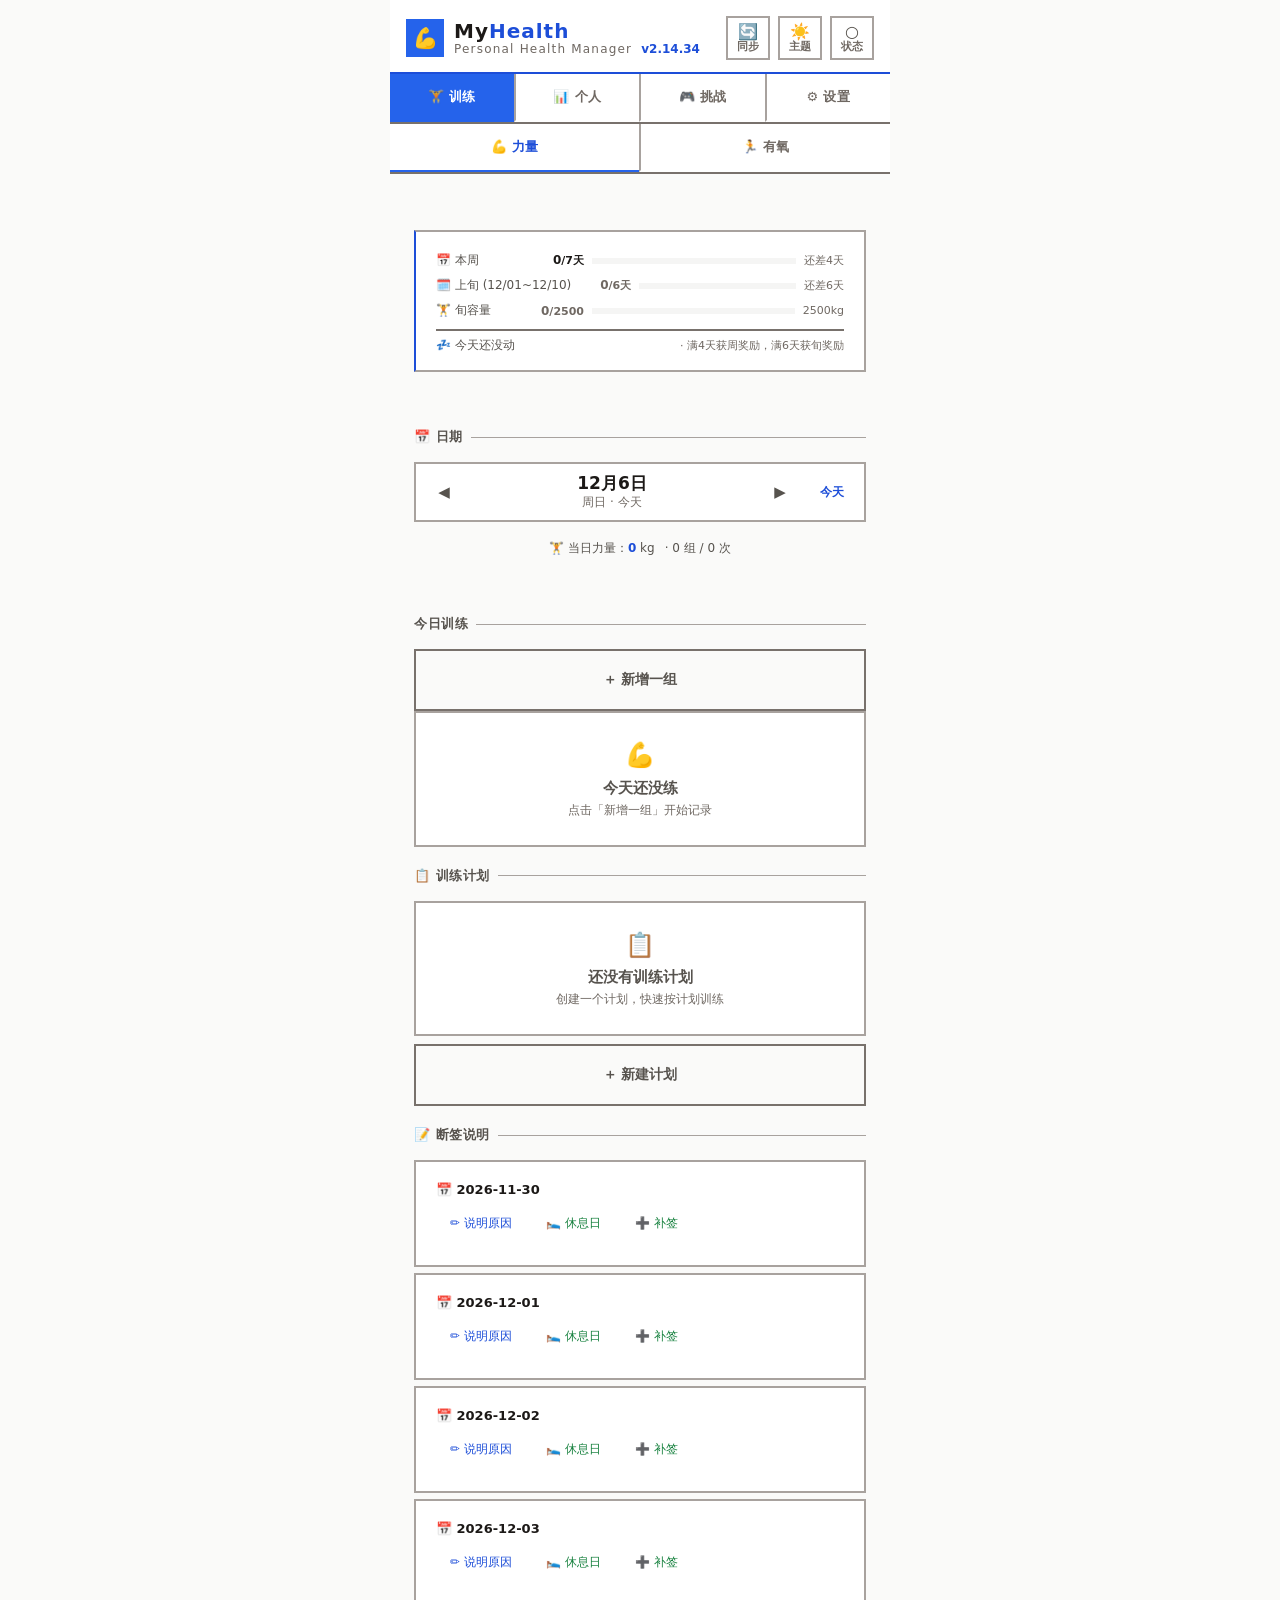
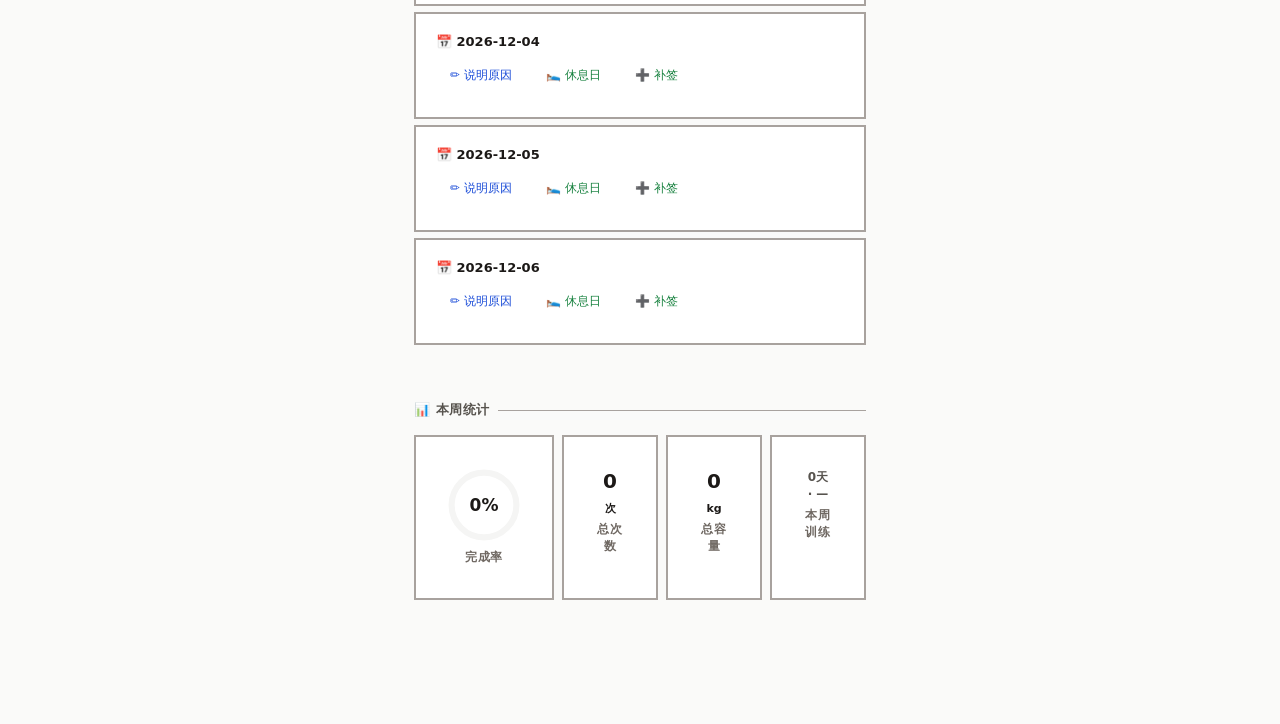
==== page/index.html @ d21c803e "feat: 无障碍收口——容器级弹层焦点陷阱 + 双主题审计 + 键盘可达性审计（v2.14.34） ① utils.js 新增 MODAL FOCUS TRAP（打开送焦点/关闭归还/Tab 首尾环" ====
﻿<!DOCTYPE html>
<html lang="zh-CN">
<head>
<meta charset="UTF-8">
<meta name="viewport" content="width=device-width,initial-scale=1.0,viewport-fit=cover">
<title>💪 MyHealth</title>
<link rel="icon" href="data:image/svg+xml,<svg xmlns='http://www.w3.org/2000/svg' viewBox='0 0 100 100'><text y='.9em' font-size='90'>💪</text></svg>">
<link rel="stylesheet" href="index.css?v198">
</head>
<body>
<div id="app">
  <!-- Header -->
  <header class="app-header">
    <div class="header-inner">
      <div class="header-top">
        <div class="header-brand">
          <div class="header-logo">💪</div>
          <div class="header-title-group">
            <div class="header-title">My<span>Health</span></div>
            <div class="header-subtitle"><span class="hs-brand">Personal Health Manager </span><span id="appVersion" class="hs-ver"></span></div>
          </div>
        </div>
        <!-- v2.14.29（评审 P3-2）：三枚顶栏按钮原来只有 emoji、44px 方框里 emoji 偏小且无可见文案，用户只能靠猜。
             现在改成「图标 + 11px 文字」竖排（同步 / 主题 / 状态），图标 16px，`aria-label` 与 title 保留。 -->
        <div class="header-right">
          <button class="header-btn" id="syncBtn" title="同步数据" aria-label="同步数据"><span class="hb-ico" aria-hidden="true">🔄</span><span class="hb-lbl">同步</span></button>
          <button class="header-btn" id="themeToggle" title="切换主题" aria-label="切换主题"><span class="hb-ico" aria-hidden="true">🌙</span><span class="hb-lbl">主题</span></button>
          <div class="sync-dot" id="syncIndicator" title="同步状态" role="status" aria-live="polite" aria-label="同步状态"><span class="hb-ico" aria-hidden="true">○</span><span class="hb-lbl">状态</span></div>
        </div>
      </div>
    </div>
  </header>

  <!-- Tab Bar -->
  <nav class="tab-bar" id="mainTabBar" role="tablist" aria-label="主导航">
    <button class="tab-btn active" id="tabBtnTraining" data-tab="training" role="tab" aria-selected="true" aria-controls="tabTraining">🏋️ 训练</button>
    <button class="tab-btn" id="tabBtnProfile" data-tab="profile" role="tab" aria-selected="false" aria-controls="tabProfile">📊 个人</button>
    <button class="tab-btn" id="tabBtnGame" data-tab="game" role="tab" aria-selected="false" aria-controls="tabGame">🎮 挑战</button>
    <button class="tab-btn" id="tabBtnSettings" data-tab="settings" role="tab" aria-selected="false" aria-controls="tabSettings">⚙️ 设置</button>
  </nav>

  <!-- ===== TAB: TRAINING (strength + cardio sub-tabs) ===== -->
  <section class="tab-content active" id="tabTraining">
    <nav class="tab-bar sub-tab-bar" role="tablist" aria-label="训练分类">
      <button class="tab-btn active" data-sub="strength" role="tab" aria-selected="true" aria-controls="subStrength">💪 力量</button>
      <button class="tab-btn" data-sub="cardio" role="tab" aria-selected="false" aria-controls="subCardio">🏃 有氧</button>
    </nav>

    <!-- Today snapshot: weekly + period progress -->
    <div id="todaySnapshot"></div>

    <!-- Hidden challenge summon button -->
    <div id="summonPanel"></div>

    <!-- Sub-tab: Strength -->
    <div class="sub-tab active" id="subStrength">
      <h2 class="section-hdr">📅 日期</h2>
      <div class="date-nav">
        <button class="dn-btn" id="strPrevDay" aria-label="上一天">◀</button>
        <div class="dn-display">
          <div class="dn-main" id="strDateMain">加载中...</div>
          <div class="dn-sub" id="strDateSub"></div>
        </div>
        <button class="dn-btn" id="strNextDay" aria-label="下一天">▶</button>
        <button class="dn-btn dn-today" id="strGoToday">今天</button>
      </div>
      <div class="day-vol" id="strDayVol"></div>

      <h2 class="section-hdr">今日训练</h2>
      <button class="add-btn" id="strAddBtn">＋ 新增一组</button>
      <div class="add-card" id="strAddCard">
        <div class="fg">
          <label class="fl" for="strExercise">动作</label>
          <div class="ex-suggest" id="strSuggest"></div>
          <input class="fi" id="strExercise" list="strExList" placeholder="输入或选择...">
          <datalist id="strExList"></datalist>
        </div>
        <div class="fg" id="strWeightFg"><div class="fl" id="strWtLbl">重量 (kg)</div><div class="weight-grid" id="strWeight" role="group" aria-labelledby="strWtLbl"></div></div>
        <div class="fg" id="strEqWeightInfo" style="display:none"><div class="fl">等效重量</div><div id="strEqWeightDisplay" style="font-size:.85rem;color:var(--text2);padding:8px 0">—</div></div>
        <div class="fg" id="strRepsFg">
          <div class="fl" id="strRepsLabel">次数</div>
          <div class="reps-row" role="group" aria-labelledby="strRepsLabel">
            <div class="rg"><div class="fl">目标</div><div class="stepper"><button class="sp-btn" data-s="strTgt" data-d="-" aria-label="减少目标次数">−</button><span class="sp-val" id="strTgtVal">12</span><button class="sp-btn" data-s="strTgt" data-d="+" aria-label="增加目标次数">+</button></div></div>
            <div class="rg"><div class="fl">实际</div><div class="stepper"><button class="sp-btn" data-s="strAct" data-d="-" aria-label="减少实际次数">−</button><span class="sp-val" id="strActVal">12</span><button class="sp-btn" data-s="strAct" data-d="+" aria-label="增加实际次数">+</button></div></div>
          </div>
        </div>
        <button class="sb-btn" id="strSubmit">⚡ 记录</button>
      </div>

      <div id="strList"></div>

      <!-- Break note for missed days -->
      <h2 class="section-hdr" style="margin-top:20px">📋 训练计划</h2>
      <div id="strPlansList"></div>

      <h2 class="section-hdr" style="margin-top:20px">📝 断签说明</h2>
      <div id="strMissedDays"></div>

      <h2 class="section-hdr">📊 本周统计</h2>
      <div class="stats-grid" id="strStats"></div>
    </div>

    <!-- Sub-tab: Cardio -->
    <div class="sub-tab" id="subCardio">
      <h2 class="section-hdr">📅 日期</h2>
      <div class="date-nav">
        <button class="dn-btn" id="carPrevDay" aria-label="上一天">◀</button>
        <div class="dn-display">
          <div class="dn-main" id="carDateMain">加载中...</div>
          <div class="dn-sub" id="carDateSub"></div>
        </div>
        <button class="dn-btn" id="carNextDay" aria-label="下一天">▶</button>
        <button class="dn-btn dn-today" id="carGoToday">今天</button>
      </div>
      <div class="day-vol" id="carDayVol"></div>

      <h2 class="section-hdr">今日有氧</h2>
      <button class="add-btn" id="carAddBtn">＋ 新增记录</button>
      <div class="add-card" id="carAddCard">
        <div class="fg"><div class="fl" id="carTypeLbl">运动类型</div>
          <div class="car-types" id="carTypes" role="group" aria-labelledby="carTypeLbl"></div>
          <button class="md-write" id="carCustomType" style="margin-top:4px;font-size:.7rem">＋ 自定义类型</button>
        </div>
        <div class="fg"><div class="fl" id="carIntLbl">强度</div>
          <div class="car-types" id="carIntensity" role="group" aria-labelledby="carIntLbl"></div>
        </div>
        <div class="fg"><label class="fl" id="carDurLbl">时长 (分钟)</label>
          <div class="stepper" role="group" aria-labelledby="carDurLbl" style="max-width:200px">
            <button class="sp-btn" id="carDurDown" aria-label="减少时长">−</button>
            <span class="sp-val" id="carDurVal">30</span>
            <button class="sp-btn" id="carDurUp" aria-label="增加时长">+</button>
          </div>
        </div>
        <div class="fg"><label class="fl" id="carDistLbl">距离 (km) <span class="fl-note" id="carDistLabel">可选</span></label>
          <div class="stepper" role="group" aria-labelledby="carDistLbl" style="max-width:200px">
            <button class="sp-btn" id="carDistDown" aria-label="减少距离">−</button>
            <span class="sp-val" id="carDistVal">0</span>
            <button class="sp-btn" id="carDistUp" aria-label="增加距离">+</button>
          </div>
        </div>
        <div class="fg"><label class="fl" for="carNote">备注</label><input class="fi" id="carNote" placeholder="感觉怎么样？"></div>
        <button class="sb-btn" id="carSubmit">🏃 记录</button>
      </div>

      <div id="carList"></div>

      <h2 class="section-hdr" style="margin-top:20px">📋 有氧计划</h2>
      <div id="carPlansList"></div>

      <h2 class="section-hdr">本周有氧</h2>
      <div class="stats-grid" id="carStats"></div>
    </div>
  </section>

  <!-- ===== TAB: PROFILE ===== -->
  <section class="tab-content" id="tabProfile">
    <!-- Sub-tab bar -->
    <nav class="tab-bar sub-tab-bar" role="tablist" aria-label="个人数据分类">
      <button class="tab-btn active" data-sub="personal" role="tab" aria-selected="true" aria-controls="subPersonal">👤 个人数据</button>
      <button class="tab-btn" data-sub="training" role="tab" aria-selected="false" aria-controls="subTraining">📊 训练数据</button>
    </nav>

    <!-- Sub-tab: Personal Data -->
    <div class="sub-tab active" id="subPersonal">
      <h2 class="section-hdr">👤 基本信息</h2>
      <div class="profile-card" id="profileCard"></div>
      <div id="prSection"></div>

      <h2 class="section-hdr">⚖️ 体重记录</h2>
      <div id="wtNoteTags"></div>
      <div class="weight-form-row">
        <input type="number" class="fi" id="wtInput" aria-label="体重（公斤）" value="70.0" step="0.1" min="20" max="300" style="width:100px;text-align:center;font-size:var(--fs-lg);font-weight:700">
        <span style="font-size:.85rem;color:var(--text2)">kg</span>
        <input class="fi" id="wtNote" aria-label="体重记录备注" placeholder="备注（可选）" style="flex:1;max-width:200px">
        <button class="sb-btn" id="wtSubmit" style="flex:0;padding:12px 20px;white-space:nowrap">📝 记录</button>
      </div>

      <h2 class="section-hdr">📈 体重趋势</h2>
      <div class="chart-wrap" id="weightChart">
        <canvas id="weightCanvas"></canvas>
      </div>
      <div id="weightList"></div>
    </div>

    <!-- Sub-tab: Training Data -->
    <div class="sub-tab" id="subTraining">
      <div id="statsSection"></div>
      <div id="profileHeatmap"></div>
    </div>
  </section>

  <!-- ===== TAB: GAME ===== -->
  <section class="tab-content" id="tabGame">
    <!-- v2.0.5: 旧属性条/旬目标卡/记录卡容器已删（三视图培养/战斗/记录完整接管） -->

    <!-- v2.0 三视图选项卡（培养/战斗/记录）— game-views.js 静态按钮 -->
    <nav class="tab-bar sub-tab-bar" id="gameViewTabBar" role="tablist" aria-label="挑战视图" style="margin-bottom:10px">
      <button class="tab-btn" data-gtab="train" role="tab" aria-selected="true" aria-controls="gameTrainView">🐾 培养</button>
      <button class="tab-btn" data-gtab="battle" role="tab" aria-selected="false" aria-controls="gameBattleView">⚔️ 战斗</button>
      <button class="tab-btn" data-gtab="record" role="tab" aria-selected="false" aria-controls="gameRecordView">📊 记录</button>
    </nav>

    <!-- v2.0 三视图容器 -->
    <div id="gameTrainView"></div>
    <div id="gameBattleView" style="display:none"></div>
    <div id="gameRecordView" style="display:none"></div>

    <!-- 关卡列表（battle 视图内「挑战关卡」展开时显示） -->
    <div id="gameContent"></div>

    <!-- Battle overlay (full screen inside tab) -->
    <div class="battle-overlay" id="battleOverlay" role="dialog" aria-modal="true" aria-label="战斗">
      <div class="battle-hdr">
        <div class="battle-level" id="battleLevel">1-1</div>
        <div class="battle-speed">
          <button class="speed-btn active" data-speed="1">1×</button>
          <button class="speed-btn" data-speed="2">2×</button>
          <button class="speed-btn" data-speed="4">4×</button>
          <button class="speed-btn" data-speed="8">8×</button>
          <button class="speed-btn" id="battleAuto" title="自动模式：胜利后自动下一关">🔄 自动</button>
        </div>
        <button class="speed-btn" id="battleClose">✕</button>
      </div>
      <div class="battle-arena" id="battleArena">
        <div class="battle-char" id="battlePlayer">
          <div class="bc-name">🧑 你</div>
          <div class="bc-hp-bar"><div class="bc-hp-fill" id="bpHP" style="width:100%"></div></div>
          <div class="bc-hp-text" id="bpHPText">HP: 100</div>
          <div class="bc-atk" id="bpAtk">⚔️ 1</div>
          <div class="bc-def" id="bpDef">🛡️ 1</div>
          <div class="bc-soul" id="bpSoulAtk" style="font-size:.62rem;color:var(--purple)">👻 0</div>
          <div class="bc-soul" id="bpSoulDef" style="font-size:.62rem;color:var(--purple)">🔮 0</div>
        </div>
        <div class="battle-vs">⚔️</div>
        <div class="battle-char" id="battleEnemy">
          <div class="bc-name" id="beName">👹 敌人</div>
          <div class="bc-hp-bar"><div class="bc-hp-fill enemy" id="beHP" style="width:100%"></div></div>
          <div class="bc-hp-text" id="beHPText">HP: 100</div>
          <div class="bc-atk" id="beAtk">⚔️ 1</div>
          <div class="bc-def" id="beDef">🛡️ 1</div>
          <div class="bc-soul" id="beSoulAtk" style="font-size:.62rem;color:var(--purple)">👻 0</div>
          <div class="bc-soul" id="beSoulDef" style="font-size:.62rem;color:var(--purple)">🔮 0</div>
        </div>
      </div>
      <div class="battle-log" id="battleLog"></div>
      <div class="battle-end" id="battleEnd"></div>
    </div>

    <!-- Share card modal -->
    <div class="share-overlay" id="shareOverlay" role="dialog" aria-modal="true" aria-label="分享战报">
      <div class="share-card" id="shareCard">
        <div class="share-header">🏆 挑战胜利！</div>
        <div class="share-level" id="shareLevel">1-1 试炼之始</div>
        <div class="share-stats" id="shareStats"></div>
        <div class="share-vs" id="shareVS"></div>
        <div class="share-footer">MyHealth · 练就强大</div>
        <div class="share-watermark">myhealth.app</div>
      </div>
      <div class="share-actions">
        <button class="sb-btn" id="shareClose">关闭</button>
        <button class="sb-btn" id="shareSave" style="background:var(--green)">💾 保存图片</button>
      </div>
    </div>
  </section>

  <!-- ===== TAB: SETTINGS ===== -->
  <section class="tab-content" id="tabSettings">
    <nav class="tab-bar sub-tab-bar" role="tablist" aria-label="设置分类">
      <button class="tab-btn active" data-sub="library" role="tab" aria-selected="true" aria-controls="subLibrary">🏋️ 动作库</button>
      <button class="tab-btn" data-sub="plans" role="tab" aria-selected="false" aria-controls="subPlans">📋 计划</button>
      <button class="tab-btn" data-sub="game" role="tab" aria-selected="false" aria-controls="subGame">🎮 玩法</button>
      <button class="tab-btn" data-sub="data" role="tab" aria-selected="false" aria-controls="subData">📂 数据</button>
    </nav>

    <div class="sub-tab active" id="subLibrary"></div>
    <div class="sub-tab" id="subPlans"></div>
    <div class="sub-tab" id="subGame"></div>
    <div class="sub-tab" id="subData"></div>
  </section>
</div>

<!-- 全屏可滚动面板容器（宠物/技能培养）：战斗用的 .battle-overlay 是 flex 布局且不支持滚动，勿复用 -->
<div class="panel-overlay" id="panelOverlay" role="dialog" aria-modal="true" aria-label="培养面板"></div>

<script src="_build/app.js?v198"></script>
<script>init()</script>
</body>
</html>
---- page/index.css ----
/* ============================================
   MyHealth v1.2 — Refined Stylesheet
   ============================================ */
/* ============================================================
   v2.14.33 结构与色彩纪律（评审 P2-4 / P2-6 定稿；详规见 doc/design-tokens-v2.1.md §16）
   ------------------------------------------------------------
   ① 边框只有两档，按「容器 / 分隔」分工，不按好看程度挑：
      · 容器（卡片、区块、空态、折叠块、日志块）= var(--bw) 2px solid var(--bd)
        —— 2px 是扁平风里唯一的结构手段（无阴影），1px 容器会让区块读成「分隔线」。
      · 分隔（内嵌行间 border-top / border-bottom）= var(--bw-thin) 1px solid var(--surface-3)
        —— 只用单边，永不四周环绕。
      · 强调边（左侧状态色）= var(--bw) 2px，与容器同粗，避免「细粗不一」。
   ② 颜色只有三种语义，其余色相只属于游戏数据：
      · 蓝 --brand*：主操作、进度、选中（全站唯一的「可点/在进行」）
      · 红 --red：危险、破坏性、敌方、BOSS
      · 绿 --green：达成、可用、友方、治疗
      · 紫 --purple：只表示「数据属性」（稀有度 / 品质 / 地形 / 天赋），不用于按钮与区块装饰
      · 黄 --yellow：只表示「注意 / 暴击 / 阶段」这类瞬时提示
      · 一屏里出现的色相应能一句话说清；说不清的色 = 应退成 --text2/--text3 或 emoji
   ============================================================ */
/* ============================================================
   DESIGN TOKENS v2.1 — 移动端优先 / WCAG AA
   命名沿用 --xx / --xx-y 风格；旧名全部保留为别名，不破坏既有引用。
   完整规范见 doc/design-tokens-v2.1.md
   ============================================================ */
:root {
  /* ============================================================
     v2.16 极简扁平（Minimalist Flat）令牌 —— 作者下发的硬性要求
     ------------------------------------------------------------
     · 无 box-shadow / 无渐变 / 无模糊 / 无图案背景
     · 圆角一律 0（--rad-* 全部归零），只有「本就是圆形」的元素用 --rad-circle:50%
     · 结构靠 2px 实线边框（--bw）承担，不靠阴影
     · 过渡 0~75ms（--dur-1=0ms / --dur-2..4=75ms），hover 前景/背景互换
     · 大留白：区块纵向 --sec-y（移动端 32px / 桌面 56px），卡片内 --card-pad（20 / 32px）
     旧令牌名**全部保留**（--rad-* / --sh-* / --*-g / --r / --rs / --rp 都是旧名），
     只把值换成扁平值 —— 既有 CSS/JS 引用零改动即跟随新规范。
     ============================================================ */
  /* ---- 品牌：科技蓝 Tech Blue（v2.17 换色，取代原橙色 #FB923C / #F97316 / #C2410C）----
     命名策略（二选一里的第一种）：**新增语义名 --brand*，旧名 --orange* 全部用 var() 转接**。
       ① 旧名在全站被引用 ~110 处，其中 page/*.js 的内联 style 里也有 —— 本轮禁止改 JS，
          只有「同名换值」这一条路能一次覆盖全部引用，零遗漏；
       ② 旧名保留是**零风险**问题，不是命名偏好问题：新代码一律用 --brand*，旧名仅作别名；
       ③ 反方案（只改 --orange 不建 --brand*）会让「科技蓝」永远叫 orange，下一个人不敢动它。
     深色（本块，默认主题）：主色 #60A5FA（--surface 上 6.98:1 / --bg 上 7.41:1）；
     实心填充 #2563EB + --on-brand 白字（5.17:1）。完整说明见 doc/design-tokens-v2.1.md §15。 */
  --brand:#60A5FA;--brand-l:#93C5FD;--brand-d:#1D4ED8;
  --orange:var(--brand);--orange-l:var(--brand-l);--orange-d:var(--brand-d);
  /* 扁平化：旧值是 35% 半透明「光晕」，新规范不允许半透明光晕 → 退化为实色描边色 */
  --orange-g:var(--brand);
  /* ---- 语义 ---- */
  --green:#4ADE80;--green-d:#22C55E;--green-g:var(--green);
  --blue:#60A5FA;--blue-g:var(--blue);
  --purple:#C084FC;--red:#F87171;--yellow:#FACC15;
  /* ---- RGB 通道（消灭硬编码 rgba 的关键机制，原生支持零构建） ---- */
  --brand-rgb:96,165,250;--success-rgb:74,222,128;--danger-rgb:248,113,113;
  --info-rgb:96,165,250;--warning-rgb:250,204,21;--purple-rgb:192,132,252;
  --chip-a:.14;
  /* ---- 表面分层 ---- */
  --bg:#0b1120;--surface:#111827;--surface-2:#1e293b;--surface-3:#334155;
  --bg2:var(--surface);--bg3:var(--surface-2);
  /* 边框：扁平后**不再靠阴影分层**，故两档都提亮一档保证 2px 实线看得见 */
  --bd:#475569;--bd-l:#64748b;
  /* ---- 文字（text3 已提亮至 AA：3.07 → 5.71 on surface-2） ---- */
  --text:#f1f5f9;--text1:#f1f5f9;--text2:#cbd5e1;--text3:#94a3b8;
  /* ---- 实心底与其前景（科技蓝：实心 #2563EB + 白字 5.17:1，深色主题同值） ---- */
  --brand-fill:#2563EB;--brand-fill-d:#1D4ED8;--on-brand:#ffffff;
  /* ---- 固定深底容器专用（.share-card 等），不随主题切换 ---- */
  --on-dark-text:#f1f5f9;--on-dark-text2:#cbd5e1;--on-dark-text3:#94a3b8;--on-dark-brand:#60A5FA;
  /* ---- 遮罩（实色，不叠加模糊） ---- */
  --overlay:rgba(0,0,0,.65);
  /* ---- 安全区（需 viewport-fit=cover 才生效） ---- */
  --sat:env(safe-area-inset-top,0px);--sab:env(safe-area-inset-bottom,0px);
  --sal:env(safe-area-inset-left,0px);--sar:env(safe-area-inset-right,0px);
  /* ---- Spacing（4px 基准） ---- */
  --sp-1:4px;--sp-2:8px;--sp-3:12px;--sp-4:16px;--sp-5:20px;
  --sp-6:24px;--sp-8:32px;--sp-10:40px;--sp-12:48px;
  --gap-sm:var(--sp-2);--gap:var(--sp-3);--gap-lg:var(--sp-4);
  /* v2.16 大留白：区块纵向间距与卡片内边距（移动端 ≥2rem 区块 / ≥1.25rem 卡片） */
  --sec-y:var(--sp-8);--card-pad:var(--sp-5);
  /* ---- Type（31 档 → 10 阶，末 2 档微字号仅用于密集元信息） ---- */
  /* v2.14.27（评审 P2-10 字阶）：10px 这一档下线 —— 中文 10px 在 360 宽的实机里只有 ~5px 字形高，
     而它承担的是「还差4天 / 单敌·敌群 / 标签」这类要读的信息。--fs-3xs 保留名字、值提到 11px（与 --fs-2xs 同档），
     这样 49 处 JS + CSS 引用无需逐个改，视觉上少一档、可读性抬一档。 */
  --fs-3xs:.6875rem;--fs-2xs:.6875rem;
  --fs-xs:.75rem;--fs-sm:.8125rem;--fs-base:.875rem;--fs-md:.9375rem;
  --fs-lg:1.0625rem;--fs-xl:1.25rem;--fs-2xl:1.5rem;--fs-3xl:2rem;--fs-hero:2.5rem;
  --lh-tight:1.2;--lh-base:1.5;--lh-loose:1.7;
  /* ---- Border width（v2.16：结构一律 2px 实线；1px 只留给「分隔线」） ---- */
  --bw:2px;--bw-thin:1px;
  /* ---- Radius（v2.16：全部归零 —— 禁止任何中间圆角） ---- */
  --rad-sm:0;--rad-md:0;--rad-lg:0;--rad-xl:0;--rad-full:0;
  --r:var(--rad-lg);--rs:var(--rad-md);--rp:var(--rad-full);
  /* 唯一允许的圆角：本就是圆形的元素（加载环 / 悬浮圆钮） */
  --rad-circle:50%;
  /* ---- Shadow（v2.16：全站无阴影；旧名保留为 none，引用处自动失效） ---- */
  --sh-1:none;--sh-2:none;--sh-3:none;--sh-brand:none;
  --shadow:none;--shadow-lg:none;
  /* ---- Z-index（数值沿用现有，零视觉风险） ---- */
  --z-decor:1;--z-content:5;--z-sticky:10;--z-battle:50;--z-panel:52;
  --z-fab:55;--z-modal:80;--z-share:100;--z-toast:999;
  /* ---- Motion（v2.16：0~75ms；不存在 300ms 以上的柔和过渡） ---- */
  --dur-1:0ms;--dur-2:75ms;--dur-3:75ms;--dur-4:75ms;
  --ease-std:ease-out;--ease-out:ease-out;--ease-spring:ease-out;
  /* ---- 布局 ---- */
  --mw:500px;--tabbar-h:48px;--touch-min:44px;--pad-screen:16px;
  /* ---- v2.4.2 群战「战场化」布局 ----
     广场（上下对阵舞台）的行高 / 中央留白 / 芯片宽度与头像尺寸。
     为什么会有一组 -s（snapshot）：日志抽屉打开时广场压到快照高度，
     用令牌表达「压缩态」而不是在规则里写死 vh。
     芯片最小宽度/高度另有 52px / --touch-min 兜底（触摸目标不可缩水）。 */
  --gb-arena-h:20vh;--gb-mid-h:15vh;--gb-arena-h-s:14vh;--gb-mid-h-s:8vh;--gb-dual-arena-h:13vh;--gb-dual-mid-h:4vh;
  --gb-unit-w:72px;--gb-unit-ico:32px;
  --font:system-ui,-apple-system,'PingFang SC','Microsoft YaHei',sans-serif;
}
[data-theme="light"] {
  /* 科技蓝（浅色）：主色 #1D4ED8（白底 6.70:1）；--brand-d 取更深一档供 hover 实心用 */
  --brand:#1D4ED8;--brand-l:#2563EB;--brand-d:#1E3A8A;
  --orange:var(--brand);--orange-l:var(--brand-l);--orange-d:var(--brand-d);--orange-g:var(--brand);
  --green:#15803D;--green-d:#166534;--green-g:var(--green);
  --blue:#1D4ED8;--blue-g:var(--blue);--purple:#7E22CE;--red:#B91C1C;--yellow:#A16207;
  --brand-rgb:29,78,216;--success-rgb:21,128,61;--danger-rgb:185,28,28;
  --info-rgb:29,78,216;--warning-rgb:161,98,7;--purple-rgb:126,34,206;
  --chip-a:.10;
  --bg:#fafaf9;--surface:#ffffff;--surface-2:#f5f5f4;--surface-3:#e7e5e4;
  --bd:#a8a29e;--bd-l:#78716c;
  --text:#1c1917;--text1:#1c1917;--text2:#57534e;--text3:#6f6862;
  /* 浅色实心按钮：科技蓝 #2563EB + 白字（5.17:1 达 AA；与深色主题同一实心底） */
  --brand-fill:#2563EB;--brand-fill-d:#1D4ED8;--on-brand:#ffffff;
  --overlay:rgba(0,0,0,.55);
}

/* ---- v2.16 守卫：把 page/*.js 内联写死的旧视觉（中间圆角 / 阴影 / 渐变 / 文字阴影）统一收回 ----
   JS 业务代码本轮不动（阶段 1 只改令牌层与基础组件），这些旧值只出现在「内联 style」里，
   故用属性选择器精确命中：不影响任何 CSS 类（类里的同类属性已逐条改成扁平值）。
   !important 是必须的 —— 内联样式优先级高于任何选择器。
   阶段 2 把这些内联样式收进类名后，本段可整体删除。 */
[style*="border-radius"]{border-radius:0!important}
/* 例外：内联「正圆」保持不变（规范只允许头像 / FAB / 徽章这类圆形），
   写在守卫之后、同特异性后者胜 —— 否则会把圆形头像压成方块（阶段 1 验收实测）。 */
[style*="border-radius:50%"]{border-radius:50%!important}
[style*="box-shadow"]{box-shadow:none!important}
/* 边界宽度守卫：page/*.js 内联的 1px 结构边框统一提到 2px（规范要求结构靠 2px 实线承担）。
   只命中「四边同值」的 `border:1px` 简写；`border-bottom:1px` 这类分隔线不受影响。 */
[style*="border:1px"],[style*="border: 1px"]{border-width:var(--bw)!important}
[style*="text-shadow"]{text-shadow:none!important}
[style*="gradient"]{background-image:none!important}

/* ---- 全局焦点基线（P0-3）：所有可交互元素必须有可见焦点环 ---- */
/* v2.16 焦点：用 2px 描边表达（不叠阴影环、不产生中间圆角） */
:focus-visible{outline:var(--bw) solid var(--orange);outline-offset:2px;border-radius:0}

/* ---- 减弱动效兜底（duration 已令牌化，一处即可全局生效） ---- */
@media (prefers-reduced-motion: reduce){
  :root{--dur-1:1ms;--dur-2:1ms;--dur-3:1ms;--dur-4:1ms}
  *,*::before,*::after{animation-duration:1ms!important;animation-iteration-count:1!important;transition-duration:1ms!important;scroll-behavior:auto!important}
}
@keyframes spin{to{transform:rotate(360deg)}}
/* v2.16 扁平：骨架屏不再用滑动渐变带（@keyframes sk 已删除），改为静态实色块。 */
*{margin:0;padding:0;box-sizing:border-box}
.no-transition,.no-transition *{transition:none!important}
html{font-size:16px;-webkit-text-size-adjust:100%}
body{font-family:var(--font);background:var(--bg);color:var(--text);min-height:100dvh;overflow-x:hidden;-webkit-font-smoothing:antialiased}
/* 底部安全内边距：右下角固定 FAB（.debug-fab，44px + bottom 16px）会压住滚动区最后一屏，
   WP-I A-5-1 → 预留 44 + 16 + 16 = 76px，让内容可滚过 FAB（不改 FAB 位置）。 */
#app{max-width:var(--mw);margin:0 auto;padding:0 var(--pad-screen) calc(var(--touch-min) + var(--sp-4) + var(--sp-4) + var(--sab));position:relative}

/* Header */
.app-header{background:var(--surface);margin:0 calc(-1 * var(--pad-screen)) 0;position:relative;border-bottom:2px solid var(--orange);box-shadow:none;overflow:hidden}
/* WP-I C-04 诊断记录（v2.16 已随之消解）：审计里每个视图都出现的
   「header cw390<sw429 / cw360<sw396 / cw500<sw550」恒定裁切 36~50px，
   根因曾是一条装饰光晕（`.app-header::before` 的 `right:-10%`）—— 绝对定位子元素把
   scrollWidth 撑出容器宽度的 10%（390→39 / 360→36 / 500→50）。扁平规范禁用渐变/光晕，
   该规则已整条删除，此类裁切不再存在。 */
/* v2.16 扁平：原 .app-header::before（radial-gradient 光晕 + 50% 圆）整条删除 ——
   顺带消掉它把 scrollWidth 撑出 36~50px 的「设计内裁切」。 */
.header-inner{padding:16px 16px 12px;position:relative;z-index:1}
.header-top{display:flex;align-items:center;justify-content:space-between}
.header-brand{display:flex;align-items:center;gap:10px}
.header-logo{width:38px;height:38px;border-radius:0;background:var(--brand-fill);display:flex;align-items:center;justify-content:center;font-size:var(--fs-xl);font-weight:900;color:var(--on-brand);box-shadow:none;flex-shrink:0}
.header-title{font-size:var(--fs-xl);font-weight:800;letter-spacing:1px;line-height:1;color:var(--text)}
.header-title span{color:var(--orange)}
.header-subtitle{font-size:var(--fs-xs);color:var(--text3);font-weight:500;letter-spacing:1.2px;margin-top:1px}
/* v2.14.29（评审 P3-2）：顶栏按钮改「图标 + 11px 文案」竖排 —— 44px 方框里单摆一个 emoji，
   用户不知道它是同步、主题还是状态；图标 16px、文案 11px 中性色，44px 高不变。 */
.header-right{display:flex;align-items:center;gap:8px}
.header-btn,.sync-dot{width:var(--touch-min);height:var(--touch-min);border:var(--bw) solid var(--bd);border-radius:0;background:var(--bg2);cursor:pointer;font-size:var(--fs-base);display:flex;flex-direction:column;align-items:center;justify-content:center;gap:1px;transition:background-color 75ms ease-out,color 75ms ease-out,border-color 75ms ease-out,outline-color 75ms ease-out;color:var(--text2);flex-shrink:0}
.hb-ico{font-size:16px;line-height:1;color:inherit}
.hb-lbl{font-size:var(--fs-3xs);line-height:1;font-weight:600;color:var(--text3);letter-spacing:0}
/* v2.14.29（评审 P3-5）：版本号从内联样式搬成类 —— 360 宽要单独控制它，
   原来内联 `font-size/color/margin` 与副标题的整行 `display:none` 绑在一起，改不动。 */
.hs-ver{font-size:var(--fs-xs);color:var(--orange);font-weight:600;margin-left:4px;letter-spacing:0}
/* v2.14.29（评审 P3-5）：手机宽度（≤430）只留版本号。英文品牌词在 390 宽就会折成
   「Personal Health / Manager」，比整行藏掉更难看；版本号才是小屏真正要看的信息。
   平板/桌面（≥431）仍显示完整的「Personal Health Manager v2.14.xx」。 */
@media(max-width:430px){
  .header-subtitle{letter-spacing:.5px}
  .hs-brand{display:none}
}
.header-btn:hover{background:var(--bg3);color:var(--text)}

.sync-dot{cursor:default;transition:border-color 75ms ease-out,background 75ms ease-out,color 75ms ease-out}
.sync-dot.synced{border-color:var(--green);background:rgba(var(--success-rgb),.1);color:var(--green)}
.sync-dot.syncing{animation:sp 1s ease infinite;border-color:var(--orange)}
.sync-dot.error{border-color:var(--red);background:rgba(var(--danger-rgb),.1);color:var(--red)}
@keyframes sp{0%,100%{opacity:1}50%{opacity:.5}}

/* Tab Bar */
.tab-bar{display:flex;background:var(--bg2);border-bottom:var(--bw) solid var(--bd);margin:0 calc(-1 * var(--pad-screen)) 0;position:sticky;top:0;z-index:var(--z-sticky);box-shadow:none}
.tab-btn{flex:1;min-height:var(--tabbar-h);padding:0 var(--sp-1);border:none;background:transparent;font-size:var(--fs-sm);font-weight:600;letter-spacing:.3px;cursor:pointer;color:var(--text3);transition:background-color 75ms ease-out,color 75ms ease-out,border-color 75ms ease-out,outline-color 75ms ease-out;border-bottom:2px solid transparent;-webkit-tap-highlight-color:transparent;font-family:inherit}
.tab-btn.active{color:var(--orange);border-bottom-color:var(--orange);background:rgba(var(--brand-rgb),.04)}
.tab-btn:hover{color:var(--text2);background:rgba(100,116,139,.06)}
.tab-btn.active:hover{color:var(--orange)}
.sub-tab-bar{position:sticky;top:var(--tabbar-h);z-index:calc(var(--z-sticky) - 1)}
.tab-content{display:none}
.tab-content.active{display:block;animation:fi .3s ease}
.sub-tab{display:none}
.sub-tab.active{display:block;animation:fi .3s ease}
@keyframes fi{from{opacity:0;transform:translateY(4px)}to{opacity:1;transform:translateY(0)}}

/* Section Header */
.section-hdr{font-size:var(--fs-sm);font-weight:700;margin:var(--sec-y) 0 var(--sp-4);display:flex;align-items:center;gap:8px;color:var(--text2);letter-spacing:.5px}
/* v2.14.29（评审 P3-1 配套）：区块标题的引导线改中性 —— 原为品牌色 1px 短线，
   与「激活页签下划线」同色同宽，一屏并排出现时读不出哪个是状态、哪个是分隔。
   现在蓝只用于「状态 / 主操作」，分隔一律中性 `--bd`。 */
.section-hdr::after{content:'';flex:1;height:1px;background:var(--bd)}

/* Date Nav */
.date-nav{display:flex;align-items:center;justify-content:space-between;margin:0 0 12px;background:var(--bg2);border-radius:0;padding:6px;border:var(--bw) solid var(--bd);gap:4px;box-shadow:none}
.dn-btn{width:var(--touch-min);height:var(--touch-min);border:none;background:transparent;border-radius:0;font-size:var(--fs-md);cursor:pointer;display:flex;align-items:center;justify-content:center;color:var(--text2);transition:background-color 75ms ease-out,color 75ms ease-out,border-color 75ms ease-out,outline-color 75ms ease-out;flex-shrink:0;-webkit-tap-highlight-color:transparent;font-family:inherit}
.dn-btn:hover{background:var(--bg3);color:var(--text)}

.dn-today{width:auto;padding:0 14px;font-weight:700;font-size:var(--fs-xs);color:var(--orange)}
.dn-today:hover{background:rgba(var(--brand-rgb),.1)}
.dn-display{text-align:center;flex:1}
.dn-main{font-size:var(--fs-lg);font-weight:700;line-height:1.2}
.dn-sub{font-size:var(--fs-xs);color:var(--text3);margin-top:1px}

/* Add Button & Card */
.add-btn{display:flex;align-items:center;justify-content:center;gap:6px;width:100%;padding:var(--sp-5);border:var(--bw) solid var(--bd-l);border-radius:0;background:transparent;color:var(--text2);font-size:var(--fs-base);font-weight:600;cursor:pointer;transition:background-color 75ms ease-out,color 75ms ease-out,border-color 75ms ease-out,outline-color 75ms ease-out;font-family:inherit;-webkit-tap-highlight-color:transparent}
.add-btn:hover{border-color:var(--orange);color:var(--orange);background:rgba(var(--brand-rgb),.06)}
.add-card{background:var(--bg2);border-radius:0;padding:var(--card-pad);border:var(--bw) solid var(--bd);display:none;animation:sd .3s ease;box-shadow:none}
.add-card.open{display:block}
@keyframes sd{from{opacity:0;transform:translateY(-8px)}to{opacity:1;transform:translateY(0)}}

.fg{margin-bottom:15px}
.fl{display:block;font-size:var(--fs-xs);font-weight:600;color:var(--text3);margin-bottom:6px;letter-spacing:.3px;text-transform:uppercase}
.fl-note{font-weight:400;color:var(--text3);font-size:var(--fs-xs)}
.fi{width:100%;padding:var(--sp-4);border:var(--bw) solid var(--bd);border-radius:0;font-size:var(--fs-base);font-family:var(--font);background:var(--bg);transition:background-color 75ms ease-out,color 75ms ease-out,border-color 75ms ease-out,outline-color 75ms ease-out;outline:none;color:var(--text)}
.fi:focus{border-color:var(--orange);box-shadow:none}
.fi::placeholder{color:var(--text3)}

/* Exercise Suggestions */
.ex-suggest{display:flex;flex-wrap:wrap;gap:5px;margin-bottom:6px}
.ex-suggest button{min-height:var(--touch-min);padding:0 var(--sp-3);display:inline-flex;align-items:center;border:var(--bw) solid var(--bd);background:var(--bg3);color:var(--text2);border-radius:0;font-size:var(--fs-xs);font-weight:600;cursor:pointer;transition:background-color 75ms ease-out,color 75ms ease-out,border-color 75ms ease-out,outline-color 75ms ease-out;font-family:inherit;-webkit-tap-highlight-color:transparent}
.ex-suggest button:hover{border-color:var(--orange);color:var(--orange);background:rgba(var(--brand-rgb),.1)}

/* ============================================================
   v2.4.9 训练页两件功能（作者要求）
   ① 常用 / 不常用动作区分：分组标签 + 常用标记 + 「其它动作」折叠开关
      —— 零新字号/新颜色，全部走既有令牌；开关沿用 .ex-suggest button 的
         min-height:var(--touch-min)=44px 热区（不新造尺寸）。
   ② 快速复制上一组：条目上的 🔁 沿用 .ec-act（44×44），列表末尾整行按钮
      沿用 .add-btn 的舒适尺寸（14px 内边距 → ~48px 高），只换观感不缩热区。
   ============================================================ */
.ex-grp{display:flex;align-items:center;flex-wrap:wrap;gap:6px;width:100%;margin:10px 0 4px;font-size:var(--fs-xs);font-weight:700;color:var(--text2)}
.ex-grp:first-child{margin-top:0}
.ex-grp-note{font-size:var(--fs-xs);font-weight:400;color:var(--text3)}
.ex-suggest button.ex-more{border-style:dashed;background:transparent;color:var(--text2)}
.ex-suggest button.ex-more:hover{border-color:var(--orange);color:var(--orange)}
.ex-suggest button.ex-chip.common{border-color:var(--orange-g);color:var(--orange)}
.ex-suggest button.ex-chip.common:hover{background:rgba(var(--brand-rgb),.12)}
.ex-common-tag{display:inline-flex;align-items:center;gap:2px;margin-left:6px;font-size:var(--fs-xs);font-weight:700;color:var(--orange);background:rgba(var(--brand-rgb),.12);border:var(--bw) solid var(--orange-g);border-radius:0;padding:1px 8px;vertical-align:middle}
.add-btn.repeat{border-style:solid;border-color:var(--orange-g);color:var(--orange);background:rgba(var(--brand-rgb),.06);margin-bottom:8px}
.add-btn.repeat:hover{border-color:var(--orange);background:rgba(var(--brand-rgb),.12)}

/* Weight Grid
   WP-I C-07：13 个筹码原来按 flex-wrap 排成 6/6/1，最后一行只剩「25」= 孤立行。
   项集（COMMON_W）在 utils.js，本批不可改，故只改列数：固定 5 列 → 5+5+3，
   任意宽度下末行都不再只有 1 个。最窄支持宽度 298px（360 视口 add-card 内宽）下
   每格 ≈54px，仍 ≥ --touch-min(44px)，热区下限不变。 */
.weight-grid{display:grid;grid-template-columns:repeat(5,1fr);gap:6px}
.wt-btn{min-width:var(--touch-min);height:var(--touch-min);padding:0 var(--sp-3);border:var(--bw) solid var(--bd);border-radius:0;background:var(--bg3);font-size:var(--fs-sm);font-weight:600;cursor:pointer;transition:background-color 75ms ease-out,color 75ms ease-out,border-color 75ms ease-out,outline-color 75ms ease-out;color:var(--text2);font-family:var(--font);-webkit-tap-highlight-color:transparent;user-select:none}
.wt-btn:hover{border-color:var(--orange);color:var(--orange)}

.wt-btn.selected{background:var(--brand-fill);color:var(--on-brand);border-color:var(--orange);box-shadow:none}

/* 自定义重量（v2.14.12）
   13 个预设筹码 + 「✏️ 自定义」格 = 14 格：自定义格占 2 列（grid-column:span 2），
   第 3 行正好是 3 个预设 + 自定义格 = 5 列填满，末行不再孤立（沿用上面 C-07 的 5 列口径）。
   触控 ≥ --touch-min(44px)；± 复用 .sp-btn（44×44）；内联条复用 .stepper 的结构与 2px 边；
   focus 走全局 2px 描边（不引入阴影）、圆角只用 0、过渡只用既有的 75ms。 */
.wt-btn.wt-custom{grid-column:span 2;padding:0 var(--sp-2);font-size:var(--fs-xs);white-space:nowrap;overflow:hidden;text-overflow:ellipsis}
.wt-custombar{grid-column:1/-1;margin-top:var(--sp-1);min-height:var(--touch-min)}
.wt-customval{flex:1;min-width:72px;width:100%;min-height:var(--touch-min);padding:0 var(--sp-1);border:none;border-radius:0;background:transparent;box-shadow:none;color:var(--text);font-family:var(--font);font-size:var(--fs-xl);font-weight:800;text-align:center;-webkit-appearance:none;appearance:textfield;-moz-appearance:textfield}
.wt-customval::-webkit-outer-spin-button,.wt-customval::-webkit-inner-spin-button{-webkit-appearance:none;margin:0}
.wt-customunit{font-size:var(--fs-xs);color:var(--text3);padding-right:var(--sp-2)}
.wt-custombar .sp-btn:focus-visible,.wt-customval:focus-visible,.wt-btn.wt-custom:focus-visible{outline:var(--bw) solid var(--orange);outline-offset:calc(-1 * var(--bw))}

/* Stepper */
.reps-row{display:flex;gap:12px}
.rg{flex:1}
.stepper{display:flex;align-items:center;background:var(--bg3);border-radius:0;border:var(--bw) solid var(--bd);overflow:hidden}
.sp-btn{width:44px;height:44px;border:none;background:transparent;font-size:var(--fs-xl);font-weight:700;cursor:pointer;display:flex;align-items:center;justify-content:center;color:var(--text2);transition:background 75ms ease-out;font-family:inherit;-webkit-tap-highlight-color:transparent;user-select:none}
.sp-btn:hover{background:rgba(var(--brand-rgb),.1);color:var(--orange)}
.sp-val{flex:1;text-align:center;font-size:var(--fs-xl);font-weight:800;padding:4px 0;min-width:40px;color:var(--text)}

/* Submit Button
   v2.17 科技蓝：**.sb-btn 从「实心品牌底」降级为「浅底 + 2px 蓝边 + 蓝字」**。
   它是全站用得最多的大面积按钮（设置 / 同步 / 导出 / 训练完成，宽 100% + 16px 内边距），
   整块饱和填充正是作者反馈「刺眼」的来源。规范里实心填充只留给**主 CTA 与激活态**：
   本文件保留实心的只有 .m-btn-save / .md-save（弹层确认）、.be-btn-next（战斗结算主按钮）
   与各 .active/.selected 激活态；其余大面积动作改为描边 + 文字表达。
   信息层级不变：仍是 brand 色、仍加粗、仍是整宽主按钮，只是不再铺满饱和底。 */
.sb-btn{width:100%;padding:var(--sp-4);border:var(--bw) solid var(--brand);border-radius:0;
background:transparent;color:var(--brand);
font-size:var(--fs-md);font-weight:700;letter-spacing:.3px;cursor:pointer;
transition:background-color 75ms ease-out,color 75ms ease-out,border-color 75ms ease-out,outline-color 75ms ease-out;font-family:inherit;-webkit-tap-highlight-color:transparent;
box-shadow:none}
.sb-btn:hover{background:var(--text);color:var(--bg);border-color:var(--text)}
.sb-btn:active{background:var(--bg);color:var(--text);border-color:var(--text)}

/* Entries List */
.ec{background:var(--bg2);border-radius:0;padding:var(--card-pad);border:var(--bw) solid var(--bd);border-left:var(--bw) solid var(--orange);margin-bottom:8px;transition:background-color 75ms ease-out,color 75ms ease-out,border-color 75ms ease-out,outline-color 75ms ease-out;box-shadow:none}
.ec.done{border-left-color:var(--green)}
.ec:hover{background:var(--surface-2);border-color:var(--bd-l)}
.ec-hdr{display:flex;align-items:flex-start;justify-content:space-between;gap:6px}
.ec-ex{font-size:var(--fs-md);font-weight:700;display:flex;align-items:center;gap:6px}
.ec-wt{display:inline-flex;align-items:center;gap:3px;background:rgba(var(--info-rgb),.1);color:var(--blue);font-size:var(--fs-xs);font-weight:700;padding:2px 8px;border-radius:0;border:var(--bw) solid rgba(var(--info-rgb),.15)}
.ec-actions{display:flex;gap:6px;flex-shrink:0}
.ec-act{width:var(--touch-min);height:var(--touch-min);border:var(--bw) solid var(--bd);border-radius:0;cursor:pointer;font-size:var(--fs-sm);display:flex;align-items:center;justify-content:center;background:var(--bg3);color:var(--text2);transition:background-color 75ms ease-out,color 75ms ease-out,border-color 75ms ease-out,outline-color 75ms ease-out;-webkit-tap-highlight-color:transparent}
.ec-act:hover{background:var(--bd);border-color:var(--bd-l)}

.ec-prog{margin-top:10px}
.ec-pt{display:flex;justify-content:space-between;font-size:var(--fs-xs);margin-bottom:6px}
.ec-tgt{color:var(--text3)}
.ec-actual{font-weight:700;font-size:var(--fs-sm)}
.ec-actual.done{color:var(--green)}
.ec-actual.over{color:var(--blue)}
.ec-actual.under{color:var(--orange)}
.ec-bar{height:6px;background:var(--bg3);border-radius:0;overflow:hidden}
.ec-fill{height:100%;border-radius:0;transition:width 75ms ease-out;background:var(--orange)}
.ec-fill.done{background:var(--green)}
.ec-fill.over{background:var(--blue)}
.ec-time{margin-top:6px;font-size:var(--fs-xs);color:var(--text3)}

/* Empty State */
/* v2.14.26（评审 P2-4 / P2-7）：空态组件收紧 —— 原来 padding 44px + 2.5rem 图标，
   一个空态就吃掉 300–500px 屏高（记录页三个空态直接占满首屏）。现在 26px + 24px 图标。 */
.empty{padding:26px 16px;text-align:center;border:var(--bw) solid var(--bd);border-radius:0;background:var(--bg2);transition:border-color 75ms ease-out}
.empty:hover{border-color:var(--bd-l)}
.empty-e{font-size:var(--fs-2xl);line-height:1.4;margin-bottom:6px;display:block;color:var(--text3)}
.empty-t{font-size:var(--fs-md);font-weight:700;color:var(--text2)}
.empty-s{font-size:var(--fs-xs);margin-top:4px;color:var(--text3)}
.empty-cta{margin-top:var(--sp-3);min-height:var(--touch-min);min-width:var(--touch-min);padding:0 var(--sp-5);border:var(--bw) solid var(--brand);border-radius:0;background:transparent;color:var(--brand);font-size:var(--fs-base);font-weight:700;cursor:pointer;font-family:inherit;-webkit-tap-highlight-color:transparent}
.empty-cta:active{background:var(--brand-fill);color:var(--on-brand)}

/* Stats Grid */
.stats-grid{display:grid;grid-template-columns:1fr 1fr;gap:8px}
.sc{background:var(--bg2);border-radius:0;padding:var(--card-pad);border:var(--bw) solid var(--bd);text-align:center;transition:background-color 75ms ease-out,color 75ms ease-out,border-color 75ms ease-out,outline-color 75ms ease-out;box-shadow:none}
.sc:hover{background:var(--surface-2);border-color:var(--bd-l)}
.sc .sc-v{font-size:var(--fs-xl);font-weight:800;line-height:1.2;font-family:var(--font)}
.sc .sc-l{font-size:var(--fs-xs);color:var(--text3);margin-top:4px;letter-spacing:.8px;font-weight:600;text-transform:uppercase}
/* v2.14.26（评审 P2-6 三色语义）：统计卡数值统一中性色 —— 之前 4 张卡分配 蓝/紫/橙/绿 四色，
   颜色不代表任何含义，只制造噪音。颜色从此只留给「达成(绿) / 危险(红) / 主操作(蓝)」。 */
.sc-total .sc-v,.sc-vol .sc-v,.sc-rate .sc-v{color:var(--text)}
.sc-fav .sc-v{color:var(--text2);font-size:var(--fs-base);line-height:1.4}
/* ---- 本旬目标（挑战·战斗首屏）· v2.14.26 评审 P1-A：值/单位拆开 + nowrap，杜绝「0/6 / 天」折行 ---- */
.period-card{background:var(--bg2);border:var(--bw) solid var(--bd);padding:var(--sp-4);margin-bottom:16px}
.period-hdr-line{font-size:var(--fs-lg);font-weight:700;margin-bottom:10px}
.period-kpi-row{display:flex;gap:10px}
.period-kpi{flex:1;min-width:0;background:var(--bg2);border:var(--bw) solid var(--bd);padding:12px;text-align:center}
.period-kpi-v{font-size:var(--fs-lg);font-weight:700;line-height:1.25;white-space:nowrap;color:var(--text)}
.period-kpi-u{font-size:var(--fs-xs);font-weight:600;color:var(--text3)}
.period-kpi-l{font-size:var(--fs-xs);color:var(--text3);margin-top:4px}
.period-kpi.is-done{border-color:var(--green-g)}
.period-kpi.is-done .period-kpi-v{color:var(--green)}
.sc-ring{position:relative;display:inline-flex;align-items:center;justify-content:center}
.sc-ring svg{width:72px;height:72px;transform:rotate(-90deg)}
.sc-ring__bg{fill:none;stroke:var(--bg3);stroke-width:6}
.sc-ring__fill{fill:none;stroke:var(--orange);stroke-width:6;stroke-linecap:round;transition:stroke-dashoffset 75ms ease-out;filter:none)}
.sc-ring__text{position:absolute;font-size:var(--fs-lg);font-weight:800;color:var(--text)}

/* Heatmap */
.hm{background:var(--bg2);border-radius:0;border:var(--bw) solid var(--bd);padding:var(--sp-4);margin-bottom:4px;box-shadow:none}
.hm-nav-btn{width:var(--touch-min);height:var(--touch-min);border:var(--bw) solid var(--bd);border-radius:0;background:transparent;cursor:pointer;font-size:var(--fs-xs);display:flex;align-items:center;justify-content:center;color:var(--text2);transition:background-color 75ms ease-out,color 75ms ease-out,border-color 75ms ease-out,outline-color 75ms ease-out;-webkit-tap-highlight-color:transparent;font-family:inherit}
.hm-hdr{display:flex;align-items:center;justify-content:space-between;margin-bottom:8px}
.hm-label{font-size:var(--fs-sm);font-weight:700}
.hm-nav{display:flex;gap:4px}
.hm-nav-btn:hover{background:var(--bg3);border-color:var(--bd-l);color:var(--text)}
.hm-nav-btn:active{background:var(--bd);border-color:var(--orange)}
.hm-grid{display:grid;grid-template-columns:repeat(7,1fr);gap:3px}
.hm-dh{text-align:center;font-size:var(--fs-xs);color:var(--text3);font-weight:600;padding:3px 0}
.hm-cell{aspect-ratio:1;border-radius:0;display:flex;align-items:center;justify-content:center;font-size:var(--fs-xs);font-weight:600;color:var(--text3);background:var(--bg);border:var(--bw) solid transparent;transition:none}
.hm-cell:hover{background:var(--text);color:var(--bg)}
.hm-cell.today{border-color:var(--orange);outline:var(--bw) solid var(--orange);outline-offset:calc(-1 * var(--bw))}
.hm-cell[data-l="1"]{background:rgba(var(--brand-rgb),.1);color:var(--text2)}
.hm-cell[data-l="2"]{background:rgba(var(--brand-rgb),.2);color:var(--text)}
.hm-cell[data-l="3"]{background:rgba(var(--brand-rgb),.35);color:var(--text)}
.hm-cell[data-l="4"]{background:rgba(var(--brand-rgb),.55);color:var(--text)}
.hm-cell[data-l="5"]{background:var(--brand-fill);color:var(--on-brand)}
.hm-leg{display:flex;align-items:center;justify-content:flex-end;gap:4px;margin-top:8px;font-size:var(--fs-xs);color:var(--text3)}
.hm-leg div{width:13px;height:13px;border-radius:0}
.hm-leg .l0{background:var(--bg)}
.hm-leg .l1{background:rgba(var(--brand-rgb),.1)}
.hm-leg .l3{background:rgba(var(--brand-rgb),.35)}
.hm-leg .l5{background:var(--brand-fill)}

/* Missed Days */
.md-item{background:var(--bg2);border-radius:0;padding:var(--sp-5);border:var(--bw) solid var(--bd);margin-bottom:6px;box-shadow:none}
/* WP-I C-02：原来日期 + 3 个 .md-write 按钮挤在同一 flex 行 → 4 个元素全部折成 2 行。
   现拆成「日期一行 / 操作一行」，按钮组单独一行（仍保留各自 44px 触控高度）。 */
.md-hdr{display:flex;align-items:center;justify-content:space-between;margin-bottom:4px}
.md-actions{display:flex;align-items:center;gap:6px;flex-wrap:wrap;margin-top:2px}
.md-date{font-size:var(--fs-sm);font-weight:700;color:var(--text)}
.md-write{font-size:var(--fs-xs);color:var(--orange);background:none;border:var(--bw) solid transparent;cursor:pointer;font-family:inherit;min-height:var(--touch-min);padding:0 var(--sp-3);border-radius:0;display:inline-flex;align-items:center;transition:background-color 75ms ease-out,color 75ms ease-out,border-color 75ms ease-out,outline-color 75ms ease-out;-webkit-tap-highlight-color:transparent}
.md-write:hover{background:rgba(var(--brand-rgb),.1)}
.md-write:active{background:rgba(var(--brand-rgb),.15)}
.md-reason{font-size:var(--fs-sm);color:var(--text2);padding:8px 10px;background:var(--bg);border-radius:0;line-height:1.5;display:none}
.md-reason.show{display:block}
.md-input{width:100%;padding:10px;border:var(--bw) solid var(--bd);border-radius:0;font-size:var(--fs-sm);background:var(--bg);color:var(--text);font-family:inherit;resize:none;outline:none;margin-top:4px;transition:border-color 75ms ease-out}
.md-input:focus{border-color:var(--orange)}
.md-save{font-size:var(--fs-xs);color:var(--on-brand);background:var(--brand-fill);border:var(--bw) solid var(--brand-fill);border-radius:0;min-height:var(--touch-min);padding:0 var(--sp-4);display:inline-flex;align-items:center;cursor:pointer;font-family:inherit;margin-top:4px;transition:background-color 75ms ease-out,color 75ms ease-out,border-color 75ms ease-out,outline-color 75ms ease-out;-webkit-tap-highlight-color:transparent}
.md-save:hover{background:var(--orange-d)}
.md-save:active{background:var(--bg);color:var(--text)}

/* Cardio Types */
.car-types{display:flex;flex-wrap:wrap;gap:6px}
.car-type{min-height:var(--touch-min);padding:0 var(--sp-4);display:inline-flex;align-items:center;border:var(--bw) solid var(--bd);border-radius:0;background:var(--bg3);color:var(--text2);font-size:var(--fs-sm);font-weight:600;cursor:pointer;transition:background-color 75ms ease-out,color 75ms ease-out,border-color 75ms ease-out,outline-color 75ms ease-out;font-family:inherit;-webkit-tap-highlight-color:transparent}
.car-type:hover{border-color:var(--orange);color:var(--orange)}
.car-type.selected{background:var(--brand-fill);color:var(--on-brand);border-color:var(--orange);box-shadow:none}

/* Profile */
.profile-card{background:var(--bg2);border-radius:0;padding:var(--card-pad);border:var(--bw) solid var(--bd);margin-bottom:8px;box-shadow:none}
/* v2.14.28（评审 P2-5 续）：个人资料原先是「卡片 2px 框 → 每行 label → 每行 input 2px 框」三层盒子，
   一张卡里叠 3 个等宽方框，视觉上分不清哪个是容器。现在输入项只留**一条 2px 下划线**（宽度不变、无底色），
   层级变成「一张卡 + 三条下划线」；label 仍侧置（纵向最省），获焦时下划线转品牌色，不改变任何尺寸。 */
.pf-row{display:flex;align-items:center;gap:10px;margin-bottom:10px}
.pf-row label{font-size:var(--fs-xs);color:var(--text3);width:60px;flex-shrink:0;font-weight:600}
.pf-row input,.pf-row select{flex:1;padding:9px 2px;border:0;border-bottom:var(--bw) solid var(--bd);border-radius:0;font-size:var(--fs-sm);background:transparent;color:var(--text);font-family:inherit;outline:none;transition:border-color 75ms ease-out}
.pf-row input:focus,.pf-row select:focus{border-bottom-color:var(--brand);box-shadow:none}

/* Weight */
.weight-form-row{display:flex;gap:8px;align-items:center;flex-wrap:wrap;margin-bottom:8px}
.wt-entry{background:var(--bg2);border-radius:0;padding:var(--sp-5);border:var(--bw) solid var(--bd);margin-bottom:6px;display:flex;align-items:center;justify-content:space-between;box-shadow:none;transition:box-shadow 75ms ease-out}
.wt-entry:hover{background:var(--surface-2);border-color:var(--bd-l)}
.wt-entry .wt-date{font-size:var(--fs-xs);color:var(--text3)}
.wt-entry .wt-val{font-size:var(--fs-lg);font-weight:700}
.wt-entry .wt-note{font-size:var(--fs-xs);color:var(--text2)}

/* Weight Chart */
.chart-wrap{background:var(--bg2);border-radius:0;border:var(--bw) solid var(--bd);padding:var(--sp-4);margin-bottom:8px;overflow:hidden;box-shadow:none}
.chart-wrap canvas{width:100%;height:180px;display:block}

/* Game */
.game-stats-bar{background:var(--bg2);border-radius:0;padding:var(--card-pad);border:var(--bw) solid var(--bd);margin-bottom:12px;display:flex;gap:16px;flex-wrap:wrap;box-shadow:none}
.gs-item{text-align:center;flex:1;min-width:60px}
.gs-item .gs-v{font-size:var(--fs-xl);font-weight:800;color:var(--text)}
.gs-item .gs-v.orange{color:var(--orange)}
.gs-item .gs-v.green{color:var(--green)}
.gs-item .gs-v.blue{color:var(--blue)}
.gs-item .gs-l{font-size:var(--fs-xs);color:var(--text3);letter-spacing:.5px;margin-top:2px}

/* Level grid */
.lv-grid{display:grid;grid-template-columns:repeat(3,1fr);gap:8px}
.lv-card{background:var(--bg2);border:var(--bw) solid var(--bd);border-radius:0;padding:14px;text-align:center;cursor:pointer;transition:background-color 75ms ease-out,color 75ms ease-out,border-color 75ms ease-out,outline-color 75ms ease-out;-webkit-tap-highlight-color:transparent;box-shadow:none}
.lv-card:hover{background:var(--surface-2);border-color:var(--bd-l)}

.lv-card.done{border-color:var(--green);background:rgba(var(--success-rgb),.05)}
.lv-card.current{border-color:var(--orange);box-shadow:none}
.lv-card.locked{color:var(--text3);cursor:default}
.lv-card.locked:hover{background:var(--surface);border-color:var(--bd)}
.lv-num{font-family:var(--font);font-size:var(--fs-xl);font-weight:800}
.lv-name{font-size:var(--fs-xs);color:var(--text2);margin-top:2px}
/* v2.14.24：大关内页的关卡名（60px 窄卡里「第10关」也不折行） */
.lv-stage-name{color:inherit;white-space:nowrap;line-height:1.4}
.lv-status{font-size:var(--fs-xs);margin-top:4px}
.lv-status.done{color:var(--green)}
.lv-status.current{color:var(--orange)}
.lv-status.locked{color:var(--text3)}
/* v2.14.24：关卡形态标签（双场景 / 双 BOSS）—— 开战前就能看出本关形态。
   只借既有颜色 token（普通档蓝、Boss 档红），不加新色、不加动效。
   v2.14.25：只用于**例外**（双 BOSS）；常规「双场景」改由 .gl-modes 在列表头说一次。 */
.lv-tag{display:inline-block;margin-top:3px;padding:1px 5px;border:var(--bw) solid currentColor;border-radius:0;font-size:var(--fs-2xs);line-height:1.5;color:var(--blue);white-space:nowrap}
.lv-tag.is-boss{color:var(--red)}
/* v2.14.25（评审 P2-3）：形态分布一行（本大关 N 关：9 关双场景 · 1 关双 BOSS） */
.gl-modes{font-size:var(--fs-xs);color:var(--text2);margin:-4px 0 12px}
.gl-modes-boss{color:var(--red)}
/* v2.14.25（评审 P1-2 / P2-3）：大关内页的关卡卡片改**类驱动**（原来 4 种状态写在内联 style，
   被「内联语义色收敛」的 !important 规则统一收成中性 → 整屏 10 张卡一模一样）。
   状态只改描边与状态文字色，卡片本身仍是中性底：一屏只有一个强调色，由「可挑战」承担。
   ⚠️ 用独立类 .gl-stage，不复用 .lv-card（后者是「挑战关卡」章节卡片的既有样式，不能串味）。 */
.gl-stage{display:flex;flex-direction:column;align-items:center;gap:0;padding:10px 4px;min-height:56px;font-size:var(--fs-sm)}
.gl-stage-ico{font-size:var(--fs-lg);line-height:1}
.gl-stage .lv-stage-name{font-size:var(--fs-2xs);margin-top:2px}
.lv-state{font-size:var(--fs-2xs);margin-top:2px;white-space:nowrap}
.gl-stage.is-open{border-color:var(--brand-fill)}
.gl-stage.is-open .lv-state{color:var(--brand-fill)}
.gl-stage.is-open.is-boss{border-color:var(--red)}
.gl-stage.is-open.is-boss .lv-state{color:var(--red)}
.gl-stage.is-open.is-elite{border-color:var(--orange)}
.gl-stage.is-open.is-elite .lv-state{color:var(--orange)}
.gl-stage.done{opacity:.5;border-color:var(--green)}
.gl-stage.done .lv-state{color:var(--green)}
.gl-stage.locked{opacity:.7;color:var(--text3)}
.gl-stage.locked .lv-state{color:var(--text3)}

/* Chapter */
.chapter-hdr{font-size:var(--fs-base);font-weight:700;margin:var(--sec-y) 0 var(--sp-4);color:var(--text);display:flex;align-items:center;gap:8px}
.chapter-hdr::after{content:'';flex:1;height:1px;background:var(--bd)}

/* Battle */
.battle-overlay{position:fixed;inset:0;z-index:50;background:var(--bg);display:none;flex-direction:column}
.battle-overlay.open{display:flex}
/* 全屏可滚动面板（宠物/技能培养）：battle-overlay 为战斗 flex 布局且不可滚动，勿复用 */
.panel-overlay{position:fixed;inset:0;z-index:var(--z-panel);background:var(--bg);display:none;overflow-y:auto;-webkit-overflow-scrolling:touch;overscroll-behavior:contain}
.panel-overlay.open{display:block}
/* 同上（A-5-1）：面板 overlay 内也是滚动容器，底部同样让开 FAB */
.panel-inner{max-width:var(--mw);margin:0 auto;padding:calc(var(--sp-4) + var(--sat)) var(--pad-screen) calc(var(--touch-min) + var(--sp-4) + var(--sp-4) + var(--sab))}
/* v2.1.7 关卡选择：大关卡片 + 进度条
   状态用「文字标签 + 颜色」双重表达，不靠颜色单独传达（WCAG 1.4.1） */
.gl-group-card{display:flex;flex-direction:column;gap:6px;text-align:left;padding:12px;min-height:76px;border-radius:0}
.gl-group-top{display:flex;align-items:baseline;gap:8px}
.gl-group-name{flex:1;min-width:0;font-size:var(--fs-md);font-weight:600;overflow:hidden;text-overflow:ellipsis;white-space:nowrap}
.gl-group-count{font-size:var(--fs-xs);color:var(--text2);font-variant-numeric:tabular-nums;flex-shrink:0}
/* v2.14.27（评审 P2-10）：试炼卡的两行副标题 / 状态行抬到 12px —— 它们要区分「基础 / 进阶 / 高阶」与
   「进行中 / 未开启」，是全站最密的 11px 文本区（单屏 48 处）。 */
.gl-group-desc{font-size:var(--fs-xs);color:var(--text3);line-height:1.4}
.gl-bar{height:4px;background:var(--surface-3);border-radius:0;overflow:hidden}
.gl-bar-fill{height:100%;background:var(--brand-fill);border-radius:0;transition:width var(--dur-2) var(--ease-out)}
.gl-bar-fill.done{background:var(--green)}
.gl-group-state{font-size:var(--fs-xs);color:var(--text3)}
.gl-group-card.state-locked .gl-group-name{color:var(--text3)}
.gl-group-card.state-done .gl-group-state{color:var(--green)}
.battle-hdr{display:flex;align-items:center;justify-content:space-between;padding:12px 16px;border-bottom:var(--bw) solid var(--bd);flex-shrink:0;gap:8px;flex-wrap:wrap;row-gap:8px}
.battle-level{font-size:var(--fs-md);font-weight:700}
.battle-speed{display:flex;gap:3px;flex-wrap:wrap;justify-content:flex-end}
.speed-btn{min-height:var(--touch-min);min-width:var(--touch-min);padding:0 var(--sp-3);display:inline-flex;align-items:center;justify-content:center;border:var(--bw) solid var(--bd);background:var(--bg2);color:var(--text2);font-size:var(--fs-xs);font-weight:600;cursor:pointer;font-family:inherit;border-radius:0;transition:background-color 75ms ease-out,color 75ms ease-out,border-color 75ms ease-out,outline-color 75ms ease-out;-webkit-tap-highlight-color:transparent}
.speed-btn:hover{background:var(--bg3);color:var(--text)}
.speed-btn.active{background:var(--brand-fill);color:var(--on-brand);border-color:var(--orange)}
.battle-arena{flex:1;display:flex;align-items:center;justify-content:center;gap:24px;padding:20px;position:relative}
.battle-vs{font-size:var(--fs-2xl);color:var(--text3);animation:vsPulse .8s ease infinite}
@keyframes vsPulse{0%,100%{transform:scale(1)}50%{transform:scale(1.15)}}
.battle-char{text-align:center;flex:1;max-width:160px;position:relative}
.bc-name{font-size:var(--fs-base);font-weight:700;margin-bottom:8px}
.bc-hp-bar{height:12px;background:var(--bg3);border-radius:0;overflow:hidden;margin-bottom:4px}
.battle-char.hit{animation:hitShake .3s ease}
@keyframes hitShake{0%,100%{transform:translateX(0)}25%{transform:translateX(-4px)}75%{transform:translateX(4px)}}
.battle-char.attacking{animation:atkLunge .25s ease}
@keyframes atkLunge{0%{transform:translateX(0)}40%{transform:translateX(20px) scale(1.05)}100%{transform:translateX(0)}}
.battle-char.attacking-enemy{animation:atkLungeEnemy .25s ease}
@keyframes atkLungeEnemy{0%{transform:translateX(0)}40%{transform:translateX(-20px) scale(1.05)}100%{transform:translateX(0)}}
/* v2.11.4（根因 3 单敌侧）：状态/护盾类即时标记 —— 与 .bc-impact 同锚点、同动画，
   但颜色中性（--text）、字号小一档，避免与伤害数字抢注意力。 */
.bc-mark{position:absolute;font-size:var(--fs-lg);font-weight:800;color:var(--text);
  pointer-events:none;animation:impactPop .6s ease forwards;z-index:4}
.bc-impact{position:absolute;font-size:var(--fs-2xl);font-weight:900;color:var(--orange);pointer-events:none;animation:impactPop .6s ease forwards;z-index:5}
@keyframes impactPop{0%{opacity:0;transform:translate(-50%,0) scale(.3)}30%{opacity:1;transform:translate(-50%,-10px) scale(1.2)}100%{opacity:0;transform:translate(-50%,-40px) scale(.8)}}
.bc-hp-fill{height:100%;border-radius:0;background:var(--green-d);transition:width 75ms ease}
.bc-hp-fill.enemy{background:var(--red)}
.bc-hp-text{font-size:var(--fs-xs);color:var(--text3);margin-bottom:4px}
.bc-atk,.bc-def{font-size:var(--fs-xs);color:var(--text2);display:inline;margin:0 4px}
.battle-log{flex:0 0 auto;max-height:160px;overflow-y:auto;padding:10px 16px;border-top:var(--bw) solid var(--bd);font-size:var(--fs-xs);font-family:Consolas,'SF Mono',monospace;line-height:1.7}
.bl-entry{opacity:0;animation:blIn .2s ease forwards}
@keyframes blIn{to{opacity:1}}
.bl-dmg{color:var(--yellow)}
.bl-heal{color:var(--green)}
.bl-def{color:var(--blue)}
.battle-end{padding:14px;text-align:center;border-top:var(--bw) solid var(--bd);flex-shrink:0}
.be-result{font-size:var(--fs-xl);font-weight:800;margin-bottom:10px}
.be-win{color:var(--green)}
.be-lose{color:var(--red)}
.be-replay{display:flex;gap:8px;justify-content:center}
.be-btn{padding:10px 22px;border:none;border-radius:0;font-size:var(--fs-sm);font-weight:600;cursor:pointer;font-family:inherit;transition:background-color 75ms ease-out,color 75ms ease-out,border-color 75ms ease-out,outline-color 75ms ease-out;-webkit-tap-highlight-color:transparent}

.be-btn-next{background:var(--brand-fill);color:var(--on-brand);border:var(--bw) solid var(--brand-fill);box-shadow:none}
.be-btn-retry{background:var(--bg2);border:var(--bw) solid var(--bd);color:var(--text2)}

/* Share Card */
.share-overlay{position:fixed;inset:0;z-index:100;background:var(--overlay);display:none;flex-direction:column;align-items:center;justify-content:center;padding:20px}
.share-overlay.open{display:flex}
.share-card{background:#1a2332;border:2px solid var(--orange);border-radius:0;padding:32px 28px;max-width:340px;width:100%;text-align:center;box-shadow:none;position:relative;overflow:hidden}
.share-header{font-size:var(--fs-3xl);font-weight:900;color:var(--orange);margin-bottom:4px;position:relative}
.share-level{font-size:var(--fs-sm);color:var(--on-dark-text2);margin-bottom:18px;position:relative}
.share-stats{display:flex;justify-content:center;gap:24px;margin-bottom:18px;position:relative}
.share-stat{text-align:center}
.share-stat .ss-v{font-size:var(--fs-2xl);font-weight:800;color:var(--on-dark-text)}
.share-stat .ss-l{font-size:var(--fs-xs);color:var(--on-dark-text3)}
.share-vs{color:var(--on-dark-text2);font-size:var(--fs-sm);margin-bottom:14px;position:relative;line-height:1.6}
.share-footer{font-size:var(--fs-xs);color:var(--on-dark-text3);letter-spacing:2px;margin-top:10px;position:relative}
.share-watermark{position:absolute;bottom:14px;right:18px;font-size:var(--fs-xs);color:rgba(241,245,249,.10);letter-spacing:1px}
.share-actions{display:flex;gap:10px;margin-top:14px;max-width:340px;width:100%}
.share-actions .sb-btn{flex:1}

/* Modal */
.modal-overlay{position:fixed;inset:0;background:var(--overlay);z-index:80;display:none;align-items:flex-end;justify-content:center}
.modal-overlay.open{display:flex;animation:fi .2s ease}
.modal-sheet{background:var(--surface);border:var(--bw) solid var(--bd-l);border-bottom:0;border-radius:0;width:100%;max-width:var(--mw);padding:var(--sp-5) var(--sp-5) calc(var(--sp-8) + var(--sab));animation:su .3s cubic-bezier(.22,.61,.36,1);max-height:82vh;overflow-y:auto;box-shadow:none}
@keyframes su{from{transform:translateY(100%)}to{transform:translateY(0)}}
.modal-handle{width:38px;height:4px;background:var(--bd-l);border-radius:0;margin:0 auto 16px}
.modal-title{font-size:var(--fs-md);font-weight:700;margin-bottom:18px;text-align:center;color:var(--text)}
.modal-actions{display:flex;gap:10px;margin-top:18px}
.modal-actions button{flex:1;padding:13px;border:none;border-radius:0;font-size:var(--fs-base);font-weight:600;cursor:pointer;font-family:inherit;transition:background-color 75ms ease-out,color 75ms ease-out,border-color 75ms ease-out,outline-color 75ms ease-out;-webkit-tap-highlight-color:transparent}

.m-btn-cancel{background:var(--bg3);border:var(--bw) solid var(--bd)!important;color:var(--text2)}
.m-btn-cancel:hover{background:var(--bd);color:var(--text)}
.m-btn-save{background:var(--brand-fill);color:var(--on-brand);border:var(--bw) solid var(--brand-fill);box-shadow:none}
.m-btn-save:hover{background:var(--text);color:var(--bg);border-color:var(--text)}

/* ---- v2.14.13 回归修复：弹层主 CTA 的实心样式在 .modal-actions 里被特异性压掉 ----
   `.modal-actions button`（0,1,1）声明了 `border:none;padding:13px`，比 `.m-btn-save`（0,1,0）**更具体**，
   所以上面那条 `.m-btn-save` 的 2px 边框从来没真正渲染过（实测 border = "0px none"），
   只有底色还在。改为 `.modal-actions .m-btn-save`（0,2,0）显式定死「实心 --brand-fill + 白字 + 2px 同色边 + ≥44px」。
   ⚠️ 只作用于弹层里的主 CTA（保存 / 确定 / 开始挑战 / 关卡挑战），不动任何次级按钮；
      回退口径与 `.sb-btn` 相反：主 CTA 保留实心，大面积动作仍走描边。 */
.modal-actions .m-btn-save{background:var(--brand-fill);color:var(--on-brand);
  border:var(--bw) solid var(--brand-fill);box-shadow:none;min-height:var(--touch-min);font-weight:700}
.modal-actions .m-btn-save:hover{background:var(--text);color:var(--bg);border-color:var(--text)}
.modal-actions .m-btn-save:active{background:var(--brand-fill-d);color:var(--on-brand);border-color:var(--brand-fill-d)}

/* Toast */
/* WP-I C-05：原 top 只有 40px，压在 81px 高的 header 标题上。
   header 实测 81px（≤380px 时 68px）+ 主导航 --tabbar-h(48px) → 取
   「2×--tabbar-h + --sp-10」= 136px，落在 header + 导航之下（不写 130px 裸值）。 */
.toast-c{position:fixed;top:calc(var(--tabbar-h) * 2 + var(--sp-10) + var(--sat));left:50%;transform:translateX(-50%);z-index:999;display:flex;flex-direction:column;align-items:center;gap:8px;pointer-events:none}
.toast{background:var(--surface-2);color:var(--text);padding:12px 22px;border-radius:0;font-size:var(--fs-sm);font-weight:600;border:var(--bw) solid var(--bd);box-shadow:none;animation:ti var(--dur-3) var(--ease-out);transition:opacity 75ms ease-out;pointer-events:auto;display:flex;align-items:center;gap:8px}
.toast-s{border-color:var(--green);background:rgba(var(--success-rgb),.12);color:var(--green)}
.toast-e{border-color:var(--red);background:rgba(var(--danger-rgb),.12);color:var(--red)}
@keyframes ti{from{opacity:0;transform:translateY(-20px)}to{opacity:1;transform:translateY(0)}}
.toast.out{opacity:0;transform:translateY(-10px)}

/* Responsive */
@media(max-width:380px){
  :root{--pad-screen:12px}
  #app{padding:0 var(--pad-screen) calc(var(--touch-min) + var(--sp-4) + var(--sp-4) + var(--sab))}
  .header-inner{padding:12px 12px 10px}
  .tab-btn{font-size:var(--fs-xs);padding:10px 2px}
  .stats-grid{grid-template-columns:1fr 1fr}
  .lv-grid{grid-template-columns:repeat(3,1fr);gap:6px}
}
@media(min-width:600px){
  :root{--pad-screen:24px}
  #app{padding:0 var(--pad-screen) calc(var(--touch-min) + var(--sp-4) + var(--sp-4) + var(--sab))}
  .stats-grid{grid-template-columns:1fr 1fr 1fr 1fr}
}

/* ========== TODAY SNAPSHOT ========== */
.snap-card{background:rgba(var(--brand-rgb),.08);border:var(--bw) solid var(--bd-l);border-radius:0;padding:var(--sp-4) var(--sp-5);margin:var(--sec-y) 0;box-shadow:none}
.snap-row{display:flex;align-items:center;gap:8px;padding:4px 0;font-size:var(--fs-xs)}
.snap-lbl{flex:0 0 auto;color:var(--text2);min-width:88px;white-space:nowrap}
.snap-val{flex:0 0 auto;font-weight:700;min-width:52px;text-align:right}
.snap-bar{flex:1;height:6px;background:var(--bg3);border-radius:0;overflow:hidden;min-width:40px}
.snap-fill{height:100%;border-radius:0;background:var(--orange);transition:width 75ms ease-out}
.snap-fill.wk{background:var(--blue)}
.snap-foot{margin-top:6px;padding-top:6px;border-top:var(--bw) solid var(--bd-l);display:flex;justify-content:space-between;align-items:center;font-size:var(--fs-xs)}

/* ========== PERIOD GOAL CARD ========== */
.period-card{background:rgba(var(--success-rgb),.07);border:var(--bw) solid var(--bd-l);border-radius:0;padding:var(--sp-4) var(--sp-5);margin-bottom:var(--sec-y);box-shadow:none}
.period-hdr{display:flex;justify-content:space-between;align-items:center;font-size:var(--fs-xs);font-weight:700;margin-bottom:8px}
.period-stamp{font-size:var(--fs-xs);color:var(--text3);background:var(--bg3);padding:2px 8px;border-radius:0;font-weight:600}
.period-row{display:flex;align-items:center;gap:8px;padding:3px 0;font-size:var(--fs-xs)}
.period-lbl{flex:0 0 auto;color:var(--text2);min-width:56px}
.period-val{flex:0 0 auto;font-weight:700;min-width:78px;text-align:right;font-size:var(--fs-xs)}
.period-settle{margin-top:8px;padding-top:8px;border-top:var(--bw) solid var(--bd-l);font-size:var(--fs-xs);color:var(--text2);line-height:1.6}

/* ========== BATTLE LOOT ========== */
.be-loot{text-align:center;font-size:var(--fs-xs);color:var(--yellow);margin:8px 0 4px;animation:lootPop .5s cubic-bezier(.34,1.56,.64,1)}
.be-auto-note{font-size:var(--fs-xs);color:var(--text2);text-align:center;margin:8px 0;line-height:1.5}
@keyframes lootPop{0%{transform:scale(.5);opacity:0}100%{transform:scale(1);opacity:1}}
@media(prefers-reduced-motion:reduce){.be-loot{animation:none}.be-btn{transition:none}.be-btn:active{transform:none}}
/* F5：减弱动态效果下彻底抑制胜利彩带粒子（celebrate() 生成的粒子 id 形如 cf0..cf29）；只降动效，不改阶段时长 */
@media(prefers-reduced-motion:reduce){[id^="cf"]{animation:none!important;opacity:0!important}}
/* F5：胜利彩带只在上方区域飘落（容器 #cfLayer 由 celebrate() 建，overflow:hidden 裁掉下半段），
   使彩带不覆盖终局结果卡片与操作按钮 —— 真实浏览器 3 秒窗口连续采样遮挡为 0。
   容器 inline inset:0 与本规则同时存在时 CSS 忽略 bottom、以 height 为准。 */
#cfLayer{height:70vh}

/* ========== SUMMON PANEL ========== */
.summon-card{background:rgba(var(--purple-rgb),.08);border:var(--bw) solid var(--purple);border-radius:0;padding:var(--sp-4) var(--sp-5);margin-bottom:var(--sec-y);box-shadow:none}
.summon-card.done{opacity:.6;border:var(--bw) solid var(--bd)}
.summon-title{font-size:var(--fs-base);font-weight:700;color:var(--purple);margin-bottom:4px}
.summon-info{font-size:var(--fs-xs);color:var(--text2);margin-bottom:8px}
.summon-rate-wrap{margin-bottom:8px}
.summon-rate-bar{height:8px;background:var(--bg3);border-radius:0;overflow:hidden}
.summon-rate-fill{height:100%;border-radius:0;transition:width 75ms ease-out}
.summon-btn{width:100%;padding:14px;border:2px solid var(--purple);border-radius:0;background:rgba(var(--purple-rgb),.1);color:var(--purple);font-size:var(--fs-md);font-weight:700;cursor:pointer;font-family:inherit;transition:background-color 75ms ease-out,color 75ms ease-out,border-color 75ms ease-out,outline-color 75ms ease-out}
.summon-btn:hover{background:var(--text);color:var(--bg);border-color:var(--text)}

.summon-bonus{font-size:var(--fs-xs);color:var(--text2);margin-top:6px;cursor:default}

/* ========== HIDDEN CHALLENGE MINIGAME ========== */
.modal-sheet.wide{max-width:100%}
.ch-timer-wrap{text-align:center;margin-bottom:12px}
.ch-timer{font-size:var(--fs-3xl);font-weight:900;color:var(--orange);font-variant-numeric:tabular-nums}
.ch-timer-bar-wrap{height:6px;background:var(--bg3);border-radius:0;overflow:hidden;margin-top:4px}
.ch-timer-bar{height:100%;background:var(--orange);border-radius:0;transition:width 75ms linear}
.ch-timer-bar.urgent{background:var(--red)}
.ch-stats{display:grid;grid-template-columns:1fr 1fr;gap:4px;margin-bottom:10px;font-size:var(--fs-xs);color:var(--text2)}
.ch-stat{background:var(--bg2);border:var(--bw) solid var(--bd);border-radius:0;padding:6px 10px;display:flex;justify-content:space-between}
.ch-stat b{color:var(--text);font-weight:700}
.ch-damage-display{font-size:var(--fs-hero);font-weight:900;color:var(--orange);text-align:center;font-variant-numeric:tabular-nums;margin:8px 0;min-height:48px;line-height:1}
.ch-info{text-align:center;font-size:var(--fs-base);min-height:24px;margin-bottom:10px}
.ch-attack-btn{width:100%;padding:var(--sp-8) var(--sp-5);border:var(--bw) solid var(--red);border-radius:0;background:rgba(var(--danger-rgb),.12);color:var(--red);font-size:var(--fs-xl);font-weight:900;cursor:pointer;font-family:inherit;-webkit-tap-highlight-color:transparent;user-select:none;transition:background-color 75ms ease-out,color 75ms ease-out,border-color 75ms ease-out,outline-color 75ms ease-out}
.ch-attack-btn:active{background:var(--red);color:var(--bg);border-color:var(--red)}
.ch-attack-btn.pulse{animation:chPulse .3s ease}
.ch-attack-btn:disabled{opacity:.5;pointer-events:none}
@keyframes chPulse{0%{transform:scale(1)}50%{transform:scale(1.05)}100%{transform:scale(1)}}
/* v2.1.7 群战动效：补齐 JS 引用但 CSS 从未定义的三个动画（此前飘字/气泡/受击全是"写了没效果"） */
@keyframes floatUp{0%{opacity:0;transform:translateY(6px) scale(.9)}25%{opacity:1;transform:translateY(0) scale(1.12)}100%{opacity:0;transform:translateY(-26px) scale(1)}}
/* v2.4.0 改造 3：**居中**飘字专用关键帧。
   ⚠️ 不能复用 floatUp —— 它的每一帧只写 translateY，会把定位用的 translateX(-50%) 覆盖掉，
      数字会从卡片中心跳到左边缘（这正是「新增而不是复用」的原因）。
      故这里把 translateX(-50%) 写进**每一帧**。 */
@keyframes floatUpC{
  0%{opacity:0;transform:translateX(-50%) translateY(6px) scale(.9)}
  25%{opacity:1;transform:translateX(-50%) translateY(0) scale(1.12)}
  100%{opacity:0;transform:translateX(-50%) translateY(-34px) scale(1)}
}
/* 飘字本体：只由 game-render.js 的 gbFxFloat() 生成，挂在 #gbFx（fixed 全屏层）里。
   v2.4.2：飘字与施法特效**锚在同一个点**（#gbArenaMid 中心），而施法元素是后插入的
   （DOM 靠后 → 后画，会盖住数字）。数字被 48px 图标盖住就白飘了，故给飘字抬一层
   z-index：两者都在 #gbFx 这个定位层里，比较有效。 */
.gb-fx-float{position:absolute;transform:translateX(-50%);z-index:2;font-weight:900;font-variant-numeric:tabular-nums;
  white-space:nowrap;pointer-events:none;animation:floatUpC .9s var(--ease-out) forwards}
.gb-fx-float.big{letter-spacing:-.5px}
/* v2.4.2 技能施法特效（中央特效区）：由 game-render.js 的 gbShowSkillCast() 生成，
   同样挂在常驻层 #gbFx 里，坐标来自 #gbArenaMid 的 getBoundingClientRect()。
   ⚠️ 居中靠 transform:translate(-50%,-50%)，故配套关键帧**只动 opacity**：
      任何一帧写 transform 都会把居中定位覆盖掉（与 floatUpC 是同一个坑，见上一节）。
   光环/描边取**阵营色**（友方绿 / 敌方红），不按「技能来源」上色。 */
.gb-skill-cast{position:absolute;transform:translate(-50%,-50%);display:flex;flex-direction:column;
  align-items:center;gap:2px;max-width:76vw;pointer-events:none;animation:gbCastFade .9s var(--ease-out) forwards}
.gb-skill-cast-ico{display:block;width:48px;height:48px;padding:4px;border-radius:0;
  background:rgba(15,23,42,.72);border:2px solid var(--cast-tone);box-shadow:none}
.gb-skill-cast.tone-ally{--cast-tone:var(--green)}
.gb-skill-cast.tone-enemy{--cast-tone:var(--red)}
.gb-skill-cast-name{font-size:var(--fs-md);font-weight:800;color:#fff;white-space:nowrap;
  text-align:center}
/* 只在 opacity 上淡入淡出（生存期 = GB_FX_LIFE=900ms，与动画时长对齐） */
@keyframes gbCastFade{0%{opacity:0}18%{opacity:1}70%{opacity:1}100%{opacity:0}}
/* ⚠️ @keyframes bubblePop 已无消费者：旧 showSkillBubble 在 v2.4.2 并入 gbShowSkillCast，
   这里**刻意保留定义不删**（本轮只新增/微调特效规则，不做与特效无关的删除）。 */
@keyframes bubblePop{0%{opacity:0;transform:translateX(-50%) scale(.85)}60%{opacity:1;transform:translateX(-50%) scale(1.04)}100%{opacity:1;transform:translateX(-50%) scale(1)}}
@keyframes gbHit{0%,100%{transform:translateX(0)}20%{transform:translateX(-5px)}45%{transform:translateX(5px)}70%{transform:translateX(-3px)}}
@keyframes gbLowPulse{0%,100%{opacity:1}50%{opacity:.5}}
@keyframes gbWin{0%{opacity:0;transform:scale(.9)}100%{opacity:1;transform:scale(1)}}
/* v2.1.7 群战单位：状态用类名表达，便于统一维护与无障碍。
   v2.4.2：这里只剩「芯片底座」——不再有卡片外壳（无边框、无卡片底、无内边距），
   外壳语汇已迁到 .gb-arena-unit（见下方「战场化布局」一节）。 */
.gb-unit{position:relative;transition:background-color 75ms ease-out,color 75ms ease-out,border-color 75ms ease-out}
/* v2.11.1（评审根因 4）：受击反馈从 **keyframes 动画** 改为 **状态高亮**。
   原因：单位芯片每步 `innerHTML` 重建，动画类挂在新节点上会**从头再播**一遍 ——
   高速档位（×8 ≈ 88ms/步）下表现为「不断重启 / 一直亮着」，闪烁失去语义。
   改成 box-shadow + filter 的**状态**（配 transition）：重建后的新节点同样是「亮着」，
   不重播时间轴；`@keyframes gbHit` 保留（兼容既有引用），只是不再挂在 .gb-hit 上。 */
/* v2.11.5（裁决 B）：抽屉态的状态/护盾**芯片徽标** —— 挂在目标芯片右上角（广场条带内），
/* v2.11.5（裁决 B）：抽屉态的状态/护盾**芯片徽标** —— 挂在目标芯片右上角（广场条带内），
   不占中央特效区、不压日志正文。 */
.gb-chip-mark{position:absolute;top:-4px;right:-4px;z-index:3;pointer-events:none;
  font-size:var(--fs-2xs);font-weight:800;line-height:1;padding:1px 3px;border-radius:0;
  background:var(--surface-2);border:var(--bw) solid var(--bd);color:var(--text);
  animation:impactPop .6s ease forwards}
.gb-unit.gb-hit{outline:var(--bw) solid var(--red);outline-offset:calc(-1 * var(--bw));filter:brightness(1.25);
  transition:outline-color 75ms ease-out,filter 75ms ease-out}
.gb-unit.gb-low .gb-hp-fill{animation:gbLowPulse 1.2s ease-in-out infinite}
/* 阵亡用灰度 + 删除线，不用低透明度（opacity 会让文字低于对比度要求）；
   v2.4.2：阵亡**不再折叠成一行**，就是同一枚芯片加 .gb-dead —— 头像仍保留，
   否则「哪只宠物/哪个敌人没了」只能靠读名字。 */
.gb-unit.gb-dead{filter:grayscale(1)}
.gb-unit.gb-dead .gb-name{text-decoration:line-through;color:var(--text3)}
/* 血条：v2.4.2 起是芯片底部的细长条（16px 粗条 → 5px），类名保持不变
   （.gb-hp-wrap / .gb-hp-fill 是既有契约，.gb-hp-fill 的 transition 必须保留）。
   详情面板里复用的那条更粗（见 .det-unit .gb-hp-wrap），数字写在条内。 */
.gb-hp-wrap{height:5px;width:100%;background:var(--surface-3);border-radius:0;overflow:hidden;position:relative}
.gb-hp-fill{height:100%;border-radius:0;transition:width var(--dur-2) var(--ease-out)}
.gb-hp-text{position:absolute;inset:0;display:flex;align-items:center;justify-content:center;font-size:var(--fs-sm);font-weight:600;color:var(--text);white-space:nowrap}
.gb-badge{font-size:var(--fs-2xs);padding:2px 6px;border-radius:0;background:var(--surface-2);border:var(--bw) solid var(--bd);white-space:nowrap}
.gb-badge.cd{color:var(--orange);border-color:var(--orange)}
.gb-badge.ready{color:var(--green);border-color:var(--green)}
.gb-badge.st{background:var(--surface-2)}
/* 行动顺序条：一眼看清接下来谁出手 */
.gb-order{display:flex;align-items:center;gap:6px;overflow-x:auto;padding:6px 2px;margin-bottom:8px;-webkit-overflow-scrolling:touch}
.gb-order-chip{flex-shrink:0;font-size:var(--fs-2xs);padding:4px 8px;border-radius:0;background:var(--surface-2);border:var(--bw) solid var(--bd);white-space:nowrap}
.gb-order-chip.now{border-color:var(--orange);color:var(--orange);font-weight:700}
.gb-order-chip.ally{color:var(--green)}
.gb-order-chip.enemy{color:var(--red)}
.gb-win{animation:gbWin .3s var(--ease-out)}

/* ========== v2.1.14 群战 UI 升级：双 Tab / 行动者标识 / 技能天赋标签 / 日志分色 / 详情弹层 ========== */
/* 控制条：常驻，两个页签下都能调速与退出。
   v2.4.0 改造 6：让出刘海安全区 —— .battle-overlay 是 position:fixed;inset:0，
   内容从屏幕最顶端开始，不补 --sat 时 ✕ / 标题 / 场地胶囊会被刘海与状态栏压住。
   口径与 .panel-inner 一致（--sat 在 :root 定义），居中的 .gb-pane 不受影响。 */
.gb-ctrl{display:flex;align-items:center;gap:var(--sp-2);flex-wrap:wrap;row-gap:6px;min-height:52px;padding:6px 0 8px;padding-top:calc(6px + var(--sat));position:sticky;top:0;z-index:6;background:var(--bg)}
.gb-ctrl-title{font-size:var(--fs-base);font-weight:700}
/* v2.1.22：场地常驻胶囊（可点击看介绍）。场地只在开战时 toast 一次，之后玩家就看不到自己在什么场地里了 */
.gb-terrain{min-height:var(--touch-min);padding:0 12px;border:var(--bw) solid var(--bd-l);border-radius:0;
  background:var(--surface-2);color:var(--text2);font-family:inherit;font-size:var(--fs-xs);font-weight:700;cursor:pointer;
  display:inline-flex;align-items:center;gap:4px;white-space:nowrap}
.gb-terrain:active{background:var(--surface-3)}
.gb-terrain::after{content:'›';opacity:.6;font-size:var(--fs-sm)}
.speed-btn.sm{min-height:36px;min-width:36px;padding:0 10px;font-size:var(--fs-xs)}
.speed-btn.on-warn{border-color:var(--orange);color:var(--orange)}
.speed-btn.on-good{border-color:var(--green);color:var(--green)}
/* 战斗 / 日志 双 Tab */
.gb-tabs{display:flex;gap:6px;border-bottom:var(--bw) solid var(--bd);margin-bottom:var(--sp-3);flex-shrink:0}
.gb-tab{flex:1;min-height:var(--touch-min);border:none;background:transparent;color:var(--text3);font-family:inherit;font-size:var(--fs-sm);font-weight:700;cursor:pointer;border-bottom:2px solid transparent;transition:color var(--dur-1) var(--ease-std),border-color var(--dur-1) var(--ease-std)}
.gb-tab.active{color:var(--orange);border-bottom-color:var(--orange);background:rgba(var(--brand-rgb),.05)}
.gb-tab-n{display:inline-block;margin-left:4px;font-size:var(--fs-3xs);font-weight:600;padding:0 5px;border-radius:0;background:var(--surface-2);color:var(--text3)}
/* 页签内容：唯一的滚动容器（日志页因此能铺满整屏，不再挤在 300px 里）
   v2.4.0 改造 6：补 overflow-x:hidden —— 受击抖动动画 gbHit 会把单位卡左右各推 5px，
   卡片右边界随即越过容器右边界 3px（实测 360px：pane sw340 > cw336），
   overflow-y:auto 会把 overflow-x 一并算成 auto → 战斗中冒出横向滚动条。
   容器自身不需要横向滚动（行动顺序条 .gb-order 自带 overflow-x:auto，不受影响）。 */
.gb-pane{flex:1;min-height:0;overflow-y:auto;overflow-x:hidden;-webkit-overflow-scrolling:touch;overscroll-behavior:contain;padding-bottom:calc(var(--sp-6) + var(--sab))}
.gb-side-hdr{display:flex;align-items:center;gap:6px;font-size:var(--fs-xs);margin:0 0 6px}
.gb-side-hdr.ally{color:var(--green)}
.gb-side-hdr.enemy{color:var(--red);margin-top:var(--sp-3)}
.gb-tag{font-size:var(--fs-3xs);padding:1px 6px;border-radius:0;background:var(--surface-2)}
.gb-tag.pet{color:var(--purple)}
.gb-hint{margin-top:var(--sp-3);font-size:var(--fs-2xs);color:var(--text3);text-align:center}
/* 单位底座（v2.4.2）：.gb-unit 现在只是「可点的战场芯片」——
   卡片外壳（border / border-radius / background / padding / margin-bottom）全部删除，
   芯片语汇见下方「v2.4.2 战场化布局」一节（.gb-arena-unit）。
   留着 .gb-unit 这个类名是因为详情点击绑定与 .gb-hit 动画都按它选择（既有契约）。 */
.gb-unit{cursor:pointer;text-align:left;-webkit-tap-highlight-color:transparent}
@keyframes gbActingPulse{0%,100%{opacity:1}50%{opacity:.5}}
/* 芯片名字：最多 4 字（JS 已截断），CSS 省略号兜底；完整名字在 title / aria-label 里 */
.gb-name{max-width:100%;font-size:var(--fs-xs);font-weight:700;overflow:hidden;text-overflow:ellipsis;white-space:nowrap}
/* v2.1.15：属性修正标记 —— 属性只在详情面板显示，详情沿用同一套 ▲▼ 语汇 */
.gb-mod{font-size:var(--fs-3xs);font-weight:700;margin-left:2px}
.gb-mod.up{color:var(--green)}
.gb-mod.down{color:var(--red)}
.gb-dim{font-size:var(--fs-xs);color:var(--text3)}
.gb-chip{font-family:inherit;font-size:var(--fs-2xs);line-height:1.4;padding:4px 8px;border-radius:0;border:var(--bw) solid var(--bd);background:var(--surface-2);color:var(--text2);cursor:pointer;white-space:nowrap;-webkit-tap-highlight-color:transparent}

.gb-chip.sk.ready{border-color:var(--green);color:var(--green)}
.gb-chip.sk.cd{border-color:var(--orange);color:var(--orange)}
.gb-chip.tl{border-color:var(--purple);color:var(--purple)}
.gb-chip-lv{color:var(--text3);margin-left:3px}
.gb-badge{font-size:var(--fs-2xs);padding:2px 6px;border-radius:0;background:var(--surface-2);border:var(--bw) solid var(--bd);white-space:nowrap}
.gb-badge.cd{color:var(--orange);border-color:var(--orange)}
.gb-badge.ready{color:var(--green);border-color:var(--green)}
.gb-badge.st{background:var(--surface-2)}
.gb-badge.scared{border-color:var(--purple);color:var(--purple)}
/* v2.2.27 WP-I：控制条内的「双方血量总览」—— 回合数已在标题里，
   这里补上敌我总血量百分比，让「我方还剩多少 / 敌方还剩多少」不用滚屏就能看清。
   纯展示：只读 allies/enemies 的 hp 与 base.hp，不参与任何结算。 */
.gb-ovw{flex-basis:100%;display:flex;align-items:center;gap:var(--sp-3);font-size:var(--fs-2xs);color:var(--text2);font-variant-numeric:tabular-nums}
.gb-ovw-side{display:inline-flex;align-items:center;gap:6px;white-space:nowrap}
.gb-ovw-bar{display:inline-block;width:56px;height:6px;border-radius:0;background:var(--surface-3);overflow:hidden}
.gb-ovw-bar>i{display:block;height:100%;border-radius:0;transition:width var(--dur-2) var(--ease-out)}
.gb-ovw-side.ally .gb-ovw-bar>i{background:var(--green)}
.gb-ovw-side.enemy .gb-ovw-bar>i{background:var(--red)}

/* ========== v2.4.0 改造 1：行动横幅 ==========
   横幅是吸顶区第二行（.gb-ctrl 之后、.gb-arena-wrap 与 .gb-tabs 之前，**不在** #gbPane 内）。
   硬性约束：单行 nowrap + 省略号、整条高度 ≤44px（否则 360px 首屏只剩一行芯片）。 */
.gb-banner{flex-shrink:0;display:flex;align-items:center;gap:8px;min-height:32px;max-height:44px;padding:2px 0 6px;overflow:hidden}
.gb-banner-chip{flex-shrink:0;width:4px;height:20px;border-radius:0;background:var(--text3)}
.gb-banner.tone-ally .gb-banner-chip{background:var(--green)}
.gb-banner.tone-enemy .gb-banner-chip{background:var(--red)}
.gb-banner.tone-terrain .gb-banner-chip{background:var(--purple)}
.gb-banner.tone-opening .gb-banner-chip{background:var(--yellow)}
.gb-banner-text{flex:1;min-width:0;font-size:var(--fs-sm);font-weight:700;color:var(--text2);white-space:nowrap;overflow:hidden;text-overflow:ellipsis}
/* v2.4.5 改造 2：横幅里的阶段徽标（准备 / 行动 / 判定 / 结束）。
   高度核算：--fs-2xs(.6875rem=11px) × line-height 1.2 ≈ 13px + 上下 padding 4px + 边框 2px ≈ 19px
   ＜ .gb-banner 的 min-height:32px → **不把横幅顶过 44px**（.gb-banner 的 max-height:44px 未动）。
   四阶段「各自可区分」走**文字 + 颜色**双通道（不靠颜色单独传达），ph-0..ph-3 = 契约顺序下标。 */
.gb-banner-phase{flex-shrink:0;font-size:var(--fs-2xs);font-weight:800;line-height:1.2;padding:2px 6px;
  border-radius:0;border:var(--bw) solid var(--bd);background:var(--surface-2);color:var(--text2);white-space:nowrap}
.gb-banner-phase.ph-0{color:var(--blue);border-color:var(--blue)}
.gb-banner-phase.ph-1{color:var(--green);border-color:var(--green)}
.gb-banner-phase.ph-2{color:var(--yellow);border-color:var(--yellow)}
.gb-banner-phase.ph-3{color:var(--purple);border-color:var(--purple)}

/* ========== v2.4.2 战场化布局：上下对阵舞台（广场常驻 + 日志抽屉） ==========
   DOM 顺序（自上而下）：
     .gb-ctrl → .gb-banner → .gb-arena-wrap(.gb-arena) → .gb-tabs → .gb-pane
   广场**必须**在 #gbPane 之外：.gb-pane 是 overflow-y:auto 的滚动裁剪容器，
   芯片的行动者放大 transform:scale(1.1) 放在里面会横向溢出、顶出横向滚动条
   （v2.4.0 实测踩过这个坑），而 .gb-arena 是 overflow:hidden —— 放大被它安静裁掉。
   行动焦点 .gb-focus 也随之从 #gbPane 迁到 #gbArena（JS 侧同步）。 */
.gb-arena-wrap{flex:0 1 auto;display:flex;flex-direction:column;min-height:0}
/* ========== v2.14.21（阶段 D）：多队双场景 —— 两栏并列 ==========
   每栏各自一份 .gb-arena（同一份 renderGroupBattlePane，只是 id 带 A/B 后缀）。
   两栏把可用宽度劈半 ⇒ 芯片更小（渲染端 dense 阈值已从 7 降到 5），行高与中央区同步收紧，
   避免 360×640 下被 .gb-arena{overflow:hidden} 裁掉最后一行。
   栏头状态用**文字**（推进中/待机/已胜（冻结）/已败），不靠颜色单独传达（a11y 不降级）。
   圆角按规范一律 0（--rad-sm = 0），与既有卡片同形。 */
.gb-dual{display:grid;grid-template-columns:1fr 1fr;gap:var(--sp-2);padding:0 var(--sp-2);min-height:0}
.gb-dual-pane{display:flex;flex-direction:column;min-width:0;min-height:0;border:var(--bw) solid var(--bd);border-radius:var(--rad-sm);background:var(--surface);overflow:hidden}
.gb-dual-pane.active{border-color:var(--orange)}
.gb-dual-pane.frozen{background:var(--surface-2)}
.gb-dual-hd{display:flex;align-items:baseline;gap:var(--sp-1);padding:2px var(--sp-2);font-size:var(--fs-xs);color:var(--text2);white-space:nowrap;overflow:hidden;text-overflow:ellipsis}
.gb-dual-hd b{color:var(--text1);font-weight:600}
.gb-dual-st{overflow:hidden;text-overflow:ellipsis}
.gb-dual-st.st-won{color:var(--green)}
.gb-dual-st.st-lost{color:var(--red)}
.gb-dual .gb-arena-row{max-height:none;gap:2px;padding:2px 2px}
.gb-dual .gb-arena-mid{height:2px}
.gb-dual .gb-side-hdr{font-size:var(--fs-xs)}
/* v2.14.22（阶段 E 实机复核）：两栏各只有 156–183px 宽，标准芯片（56px）一行只放 2 个 →
   5 宠要 3 行、加上 2 个阵营标题就超过广场高度，被 .gb-arena{overflow:hidden} 裁掉最后一行
   （360×640 实测越界 153px）。双栏改用**紧凑芯片**：44×44（仍是 a11y 触摸下限，不缩水）、
   头像 18px、名字 2xs —— 156px 一行可放 3 个，5 宠 2 行 + 3 敌 1 行刚好落在广场内。
   中央区在双栏里只留 2px（特效落点仍由 gbFx 绝对定位层负责，不依赖它）。 */
.gb-dual .gb-arena{--gb-unit-w:44px;--gb-unit-ico:18px;gap:2px}
.gb-dual .gb-arena-unit{min-width:44px;min-height:44px;padding:2px 1px;gap:0}
.gb-dual .gb-arena-unit .gb-name{font-size:var(--fs-2xs);max-width:44px;overflow:hidden;text-overflow:ellipsis;white-space:nowrap}
.gb-dual .gb-arena-st{min-height:12px}
.gb-dual .gb-arena-unit .gb-hp-wrap{height:4px}
.gb-arena{flex:1;min-height:0;overflow:hidden;display:flex;flex-direction:column;justify-content:center;gap:2px}
/* ⚠️ 为什么行高是 max-height 而不是 min-height（v2.4.2 实测修正）：
   原写法 min-height:20vh 会在**矮屏 + 密阵**下把 3 行硬撑到 3×128=384px（360×640 时广场只有 ~450px 可用，
   加上中央区 96px 就超出），`.gb-arena{overflow:hidden}` 直接把**最后一行（我方）裁掉** ——
   实测 5 我 + 3 敌时 `inj3` 芯片被裁 37px。
   现在：行以**内容高度**为基准、在有空间时长到约 20vh（max-height 封顶），矮屏时自动只占内容高度 → 一个都不裁。 */
.gb-arena-row{display:flex;flex-wrap:wrap;align-items:center;justify-content:center;gap:10px;padding:6px 10px;flex:1 1 auto;max-height:var(--gb-arena-h)}
/* 阵营小标题占满一整行（作为 row 的第一行），语义标签「🔴 敌方」「🟢 我方 / 🐾 宠物 ×N」保留 */
.gb-arena-row .gb-side-hdr{flex-basis:100%;justify-content:center;margin:0}
.gb-arena-row .gb-side-hdr.enemy{margin-top:0}
.gb-arena-mid{height:var(--gb-mid-h);position:relative}
/* 焦点只作用于广场里的芯片：**标出**非行动者（行动者另有光环 + 强调条 + 放大）。
   ⚠️ v2.18 作者裁决：不再用 opacity 整体降透明。opacity:.5 会把芯片名字一起压到
      浅色 2.05:1 / 深色 2.50:1，跌破 AA 4.5:1 —— 那正是 §14.1 明令禁止的「半透明表达禁用/次要」。
      改成「2px 中性描边 + 弱化文字」这一对允许的表达：
        · 描边 `var(--bw) solid var(--bd)`（2px 中性，不抢品牌色）；用 outline 而不是 border，
          因为 outline 不参与布局 —— 广场行高是按 360×640 逐像素钉死的（v2.8.0/v2.8.2 两次因裁切返工），
          加 border 会让每枚芯片长高 4px、把最后一行顶出 `.gb-arena{overflow:hidden}`；
          内偏移 -2px 让 2px 描边画在盒子内侧，视觉上与「容器加了一圈 2px 边框」一致。
        · 文字 `var(--text3)`：规范允许的「刻意灰字」，浅色 #6f6862 / 深色 #94a3b8，
          两套主题实测 ≥5.2:1（见 scripts/test-group-ui-presentation.js 的对比度判据）。
      「现在轮到别人」仍是一眼可辨：行动者 = 品牌色描边 + scale(1.1) + 左侧脉冲强调条；
      非行动者 = 只有一条中性灰框 + 灰字，形制与行动者完全不同。 */
.gb-focus .gb-arena-unit:not(.gb-acting):not(.gb-dead){
  outline:var(--bw) solid var(--bd);outline-offset:calc(-1 * var(--bw))}
.gb-focus .gb-arena-unit:not(.gb-acting):not(.gb-dead) .gb-name,
.gb-focus .gb-arena-unit:not(.gb-acting):not(.gb-dead) .gb-arena-ico-txt,
.gb-focus .gb-arena-unit:not(.gb-acting):not(.gb-dead) .gb-arena-st-more{color:var(--text3)}
/* 键盘焦点环不能被上面那条中性描边吃掉（同属性 outline，特异性更高者胜）：
   聚焦的非行动芯片仍显示品牌色 2px 环，与行动者光环宽度相同、颜色不同（a11y 不降级）。 */
.gb-focus .gb-arena-unit:not(.gb-acting):not(.gb-dead):focus-visible{outline-color:var(--orange)}
/* 当前行动者：放大 + 光环 + 左侧强调条（三重表达，不靠颜色单独传达）。
   ⚠️ 放大只在 .gb-arena（overflow:hidden）内 —— 见本节开头，
      绝不能迁进 .gb-pane，否则必然出现横向滚动条（v2.4.0 实测）。 */
.gb-unit.gb-arena-unit.gb-acting{transform:scale(1.1);transform-origin:50% 100%;z-index:2;
  outline:var(--bw) solid var(--orange);outline-offset:calc(-1 * var(--bw))}
.gb-unit.gb-arena-unit.gb-acting::before{content:'';position:absolute;left:-2px;top:6px;bottom:6px;width:3px;
  border-radius:0;background:var(--orange);animation:gbActingPulse 1.1s ease-in-out infinite}
/* 战场芯片：只有「头像 / 名字 / 血条 / 状态」四件信息。
   无卡片外壳（无边框、无卡片底、小圆角、紧凑内边距）；
   触摸目标不可缩水：min-width:52px + min-height:var(--touch-min)=44px。 */
.gb-arena-unit{display:flex;flex-direction:column;align-items:center;gap:2px;
  width:var(--gb-unit-w);min-width:52px;min-height:var(--touch-min);padding:4px 2px;
  border-radius:0;cursor:pointer;-webkit-tap-highlight-color:transparent}
.gb-arena-unit .gb-arena-ico{display:inline-flex;align-items:center;justify-content:center;
  width:var(--gb-unit-ico);height:var(--gb-unit-ico);flex-shrink:0;font-size:var(--fs-lg);line-height:1}
/* 宠物图标由 JS 按 16px 生成（GB_PET_ICO_SIZE，见 v2.3.3 一节），
   芯片里放大到 --gb-unit-ico(32px) —— 2 倍整数缩放 + .pet-ico 的 image-rendering:pixelated，
   不会糊；改这里不影响行动顺序条（那条不套 .gb-arena-ico）。 */
.gb-arena-ico .pet-ico{width:var(--gb-unit-ico);height:var(--gb-unit-ico)}
.gb-arena-ico-txt{font-weight:800}
.gb-arena-unit .gb-hp-wrap{width:100%;height:5px;flex:0 0 auto}
/* 状态区：最多 3 个图标 + 「+N」，高度留 14px 免得状态增减时芯片抖动 */
.gb-arena-st{display:flex;align-items:center;justify-content:center;gap:2px;min-height:14px;font-size:var(--fs-2xs);line-height:1}
.gb-arena-st-more{color:var(--text3);font-weight:700}
/* 敌我名字各用自己的阵营色（旧实现是内联 style，v2.4.2 收进 CSS） */
.gb-arena-enemy .gb-arena-unit .gb-name{color:var(--red)}
.gb-arena-ally .gb-arena-unit .gb-name{color:var(--green)}
/* 极密阵（芯片总数 ≥7，最多就是 5 我 + 3 敌 —— 实测 240 个小关敌人最多 3 个）：
   芯片与头像各缩一档，保证 360×640 上 8 个芯片也一个不裁。类名由 renderGroupBattlePane 按总数挂。 */
.gb-arena-dense{--gb-unit-w:56px;--gb-unit-ico:24px}
.gb-arena-dense .gb-arena-unit{padding:3px 1px}
.gb-arena-dense .gb-arena-st{min-height:12px}
/* 战斗页下方那一行：阵容速览（提示沿用既有 .gb-hint） */
.gb-lineup{font-size:var(--fs-xs);color:var(--text2);text-align:center;font-variant-numeric:tabular-nums}
/* v2.4.2：开场刷屏的「一句话」（见 gbOpeningSummary）—— 把 5 条同技能的开场事件压成一行，
   用紫色与阵容速览区分（它讲的是「开场发生过什么」，不是人数）。 */
.gb-lineup-open{margin-top:2px;color:var(--purple)}
/* 日志抽屉打开态：日志面板吃 58vh，广场压到快照高度（--gb-arena-h-s / --gb-mid-h-s）。
   ⚠️ .gb-arena-wrap 允许收缩（flex-shrink:1）—— 58vh + 压缩后的广场 + 控制条/横幅/页签
      在窄屏上会超出视口，广场自带 overflow:hidden，让它先让位才能保证日志面板完整可用。 */
/* 日志抽屉打开态：日志面板吃 52vh（v2.4.2 实测从 58vh 收到 52vh —— 58vh 时广场只剩 185px，
   而「行动顺序条 + 敌方行 + 我方行」需要 ~194px → 我方芯片被裁 20px；52vh 留出余量后一个都不裁）。
   ⚠️ .gb-arena-wrap 允许收缩（flex-shrink:1）—— 抽屉 + 压缩后的广场 + 控制条/横幅/页签在窄屏会超视口，
      广场自带 overflow:hidden，让它先让位才能保证日志面板完整可用。 */
.battle-overlay.gb-log-open .gb-pane{flex:0 0 auto;height:52vh}
/* v2.8.0：**短屏专项**。52vh 是 v2.4.2 用较少单位实测的结论；但验收场景是 **5 我 3 敌**，
   在 360×640 下实测「行动顺序条 + 敌方行 + 我方行」仍差一点 → 我方芯片被裁 **5.4px**
   （390×844 不裁）。芯片高度由图标 24px + 名字 + 血条 + 状态行决定，压不动；
   因此让**抽屉**在短屏让位（52vh → 46vh，360×640 下多让出约 39px），保证一个芯片都不裁。 */
@media (max-height:700px){
  .battle-overlay.gb-log-open .gb-pane{height:46vh}
}
.battle-overlay.gb-log-open .gb-arena-row{max-height:var(--gb-arena-h-s)}
/* 抽屉展开时广场只剩 ~190px（58vh 归日志）：两行芯片 + 顺序条需要 ~215px → 实测**我方被裁 30px**。
   故抽屉态直接复用极密阵的芯片尺寸（56/24），并把行的内边距收紧，保证抽屉开着也一个芯片都不裁。
   中央区此时被压到 0（空间全让给日志）—— 特效已由 gbShowSkillCast / playAttackFeedback 主动跳过。 */
.battle-overlay.gb-log-open .gb-arena{--gb-unit-w:56px;--gb-unit-ico:24px}
.battle-overlay.gb-log-open .gb-arena-row{padding:3px 8px;gap:8px}
/* v2.8.2（作者裁决的 D 修法）：**短屏（≤700px 高）+ 抽屉打开态**再降一档芯片尺寸。
   抽屉维持 46vh（不动日志可读性），只把芯片压紧换来「一个都不裁」。
   ⚠️ 位置必须在这几条抽屉规则**之后**：同特异性下后者生效，插到前面的 @media 里会被上面的
      `--gb-unit-w:56px;--gb-unit-ico:24px` 覆盖（这个坑实测过一次 —— 量出的裁切值完全没变）。
   触摸目标不缩水：`.gb-arena-unit` 的 `min-height:var(--touch-min)`(44px) 与 `min-width:52px` 都保留，
   本块只改宽度档位、内边距与状态行高度。 */
@media (max-height:700px){
  .battle-overlay.gb-log-open .gb-arena{--gb-unit-w:52px;--gb-unit-ico:20px}
  .battle-overlay.gb-log-open .gb-arena-unit{padding:1px 1px;gap:0}
  .battle-overlay.gb-log-open .gb-arena-unit .gb-name{font-size:var(--fs-2xs)}
  .battle-overlay.gb-log-open .gb-arena-st{min-height:8px}
}
.battle-overlay.gb-log-open .gb-arena-mid{flex-basis:auto}
/* v2.8.0：抽屉打开时中央特效区**没有用途** —— playAttackFeedback 与 gbShowSkillCast 在
   `gb-log-open` 下都会提前返回（两者都锚在中央区；8vh 时特效会画在日志正文上，v2.4.2 实测）。
   既然该窗口内不放特效，就把这块高度压到最小、把空间让给单位芯片：
   实测 **360×640 + 5 我 3 敌**时中央区 8vh(51px) → 我方芯片仍被裁 **5.4px**；
   压到 2vh 后空出约 38px，芯片不再被裁（390×844 原本就不裁，故本改动只影响短屏）。 */
.battle-overlay.gb-log-open .gb-arena-mid{height:var(--gb-mid-h-s)}
/* 详情面板（v2.4.2 从芯片移出的信息在这里补齐）：头像 + 血条 +「当前/上限」数字 */
.det-unit{display:flex;align-items:center;gap:var(--sp-2);margin-bottom:var(--sp-2)}
.det-unit .gb-hp-wrap{flex:1;min-width:0;height:18px}
/* 行动顺序条：一眼看清接下来谁出手 */
.gb-order{display:flex;align-items:center;gap:6px;overflow-x:auto;padding:6px 2px;margin-bottom:8px;-webkit-overflow-scrolling:touch}
.gb-order-chip{flex-shrink:0;font-size:var(--fs-2xs);padding:4px 8px;border-radius:0;background:var(--surface-2);border:var(--bw) solid var(--bd);white-space:nowrap}
.gb-order-chip.now{border-color:var(--orange);color:var(--orange);font-weight:700}
.gb-order-chip.ally{color:var(--green)}
.gb-order-chip.enemy{color:var(--red)}
/* ========== v2.3.3 WP-I：战斗页宠物头像（单位卡 + 队伍条） ==========
   头像渲染入口是 pet-ui.js 的 petIconStageHtml()（内部即 petIconHtml），尺寸由 JS 注入
   （game-render.js 的 GB_PET_ICO_SIZE），别在 CSS 里改尺寸。
   **两处都用 16px**：图标是 16×16 逻辑网格、1 格 = 3px → 16px 时每格 1px（干净），
   且 16 ≤ 单位卡名字行实测 21px、芯片文字行盒 13.2px 的可容高度 ——
   取 32px 会把名字行顶到 32px（整卡 96.4 → 107.4px）、把队伍条 38 → 54px，
   而作者对战斗页的唯一硬要求是**不得变密**，故此处不取 32。
   单位卡容器沿用 v2.3.0 的 .gb-ico（inline-flex + flex-shrink:0，与怪兽头像同一套）；
   队伍条芯片只有「真有 SVG 头像」时才加 .has-ico：芯片自身转 flex，16px <img> 直接作
   flex item（**不套 .gb-ico** —— inline-flex 容器会按基线把行盒撑高 3px、把 .gb-order
   从 38px 顶到 41px 实测发生）。emoji 兜底时不加该类，走原行内排版，高度不变。 */
.gb-order-chip.has-ico{display:flex;align-items:center;gap:4px}
.gb-log-hdr{display:flex;align-items:center;gap:8px;flex-wrap:wrap;margin-bottom:6px}
/* v2.4.0 改造 5：日志类型筛选 —— 单行可横滑、热区 ≥ --touch-min(44px)（不换行免得吃掉首屏） */
.gb-log-filters{display:flex;gap:6px;flex-wrap:nowrap;overflow-x:auto;margin-bottom:6px;-webkit-overflow-scrolling:touch;overscroll-behavior-x:contain}
.gb-log-filter{flex-shrink:0;min-height:var(--touch-min);padding:0 var(--sp-3);border:var(--bw) solid var(--bd);border-radius:0;
  background:var(--surface-2);color:var(--text2);font-family:inherit;font-size:var(--fs-xs);font-weight:700;cursor:pointer;
  -webkit-tap-highlight-color:transparent}
.gb-log-filter.on{border-color:var(--orange);color:var(--orange);background:rgba(var(--brand-rgb),.08)}
/* 行动者徽章：固定 40px 色块（先剥前导 emoji 再取前 2 字，故不会只剩一个 emoji），超长省略 */
.gb-log-actor-badge{display:inline-flex;align-items:center;justify-content:center;flex-shrink:0;width:40px;height:20px;
  border-radius:0;background:var(--surface-3);color:var(--text2);font-size:var(--fs-3xs);font-weight:800;
  overflow:hidden;white-space:nowrap;text-overflow:ellipsis}
.gb-log-actor-badge.tone-ally{background:rgba(var(--success-rgb),.18);color:var(--green)}
.gb-log-actor-badge.tone-enemy{background:rgba(var(--danger-rgb),.18);color:var(--red)}
.gb-log-actor-badge.tone-terrain{background:rgba(var(--brand-rgb),.12);color:var(--purple)}
.gb-log-actor-badge.tone-opening{background:rgba(var(--warning-rgb),.15);color:var(--yellow)}
.gb-log-actor{display:flex;align-items:center;gap:6px}
/* 日志数字高亮：伤害红、治疗绿（在 escHtml() 之后插标签，故不会被转义） */
.dmg-num{color:var(--red);font-weight:800;font-size:var(--fs-md)}
.heal-num{color:var(--green);font-weight:800;font-size:var(--fs-md)}
/* v2.4.0 改造 4：结算面板「我方战报」行（窄屏也能一行放下 5 个数字：数字组可换行） */
.gb-res-row{display:flex;flex-wrap:wrap;align-items:center;gap:4px 8px;padding:5px 0;border-bottom:var(--bw) solid var(--bd)}
.gb-res-row:last-child{border-bottom:none}
.gb-res-name{font-size:var(--fs-sm);font-weight:700;color:var(--text);min-width:0;overflow:hidden;text-overflow:ellipsis;white-space:nowrap}
.gb-res-cells{display:flex;flex-wrap:wrap;align-items:center;gap:4px 10px;font-size:var(--fs-xs);color:var(--text2);font-variant-numeric:tabular-nums}
.gb-res-cells i{font-style:normal}
.gb-res-mvp{color:var(--yellow);font-weight:800}
.gb-log-title{font-size:var(--fs-base);font-weight:700}
.gb-log-note{font-size:var(--fs-2xs);color:var(--text3)}
.gb-log-box{font-size:var(--fs-xs);line-height:1.7;border:var(--bw) solid var(--bd);border-radius:0;padding:10px 12px;background:var(--surface)}
.gb-log-turn{font-weight:700;color:var(--orange);margin:8px 0 4px}
.gb-log-turn:first-child{margin-top:0}
/* v2.4.5 改造 1：日志页阶段标题（`▸ 准备阶段`）。
   与「—— 回合 N ——」（.gb-log-turn：橙色粗体整行）**层级区分**：
   阶段头降一档字号（--fs-2xs）、左侧一根 currentColor 竖线、无上下大留白。
   颜色同样走 ph-0..ph-3 与横幅徽标同一套（准备蓝 / 行动绿 / 判定黄 / 结束紫）。 */
.gb-log-phase{display:flex;align-items:center;gap:4px;margin:6px 0 2px;
  font-size:var(--fs-2xs);font-weight:800;letter-spacing:.5px;line-height:1.4;color:var(--text2)}
.gb-log-phase::before{content:'';flex-shrink:0;width:3px;height:10px;border-radius:0;background:currentColor}
.gb-log-phase.ph-0{color:var(--blue)}
.gb-log-phase.ph-1{color:var(--green)}
.gb-log-phase.ph-2{color:var(--yellow)}
.gb-log-phase.ph-3{color:var(--purple)}
.gb-log-actor{font-weight:700;color:var(--text2);margin:6px 0 2px}
.gb-log-actor.terrain{color:var(--purple)}
.gb-log-actor.opening{color:var(--yellow)}
.gb-log-ev{padding-left:14px;color:var(--text3);word-break:break-word}
.gb-log-ev.dmg{color:var(--text2)}
.gb-log-ev.status,
.gb-log-ev.buff{color:var(--blue)}
.gb-log-ev.heal{color:var(--green)}
.gb-log-ev.terrain{color:var(--purple)}
.gb-log-ev.talent{color:var(--yellow)}
.gb-log-ev.warn{color:var(--orange)}
.gb-log-ev.muted{color:var(--text3);font-style:italic}
/* 详情面板（战斗内单位详情 + 技能/天赋弹层共用一套版式） */
.det-hdr{display:flex;align-items:center;gap:10px;margin-bottom:var(--sp-3);flex-wrap:wrap}
.det-title{font-size:var(--fs-lg);font-weight:700}
.det-sub{font-size:var(--fs-xs);color:var(--text3)}
.det-card{background:var(--surface);border:var(--bw) solid var(--bd);border-radius:0;padding:var(--sp-4);margin-bottom:10px}
.det-h{font-weight:700;font-size:var(--fs-sm);margin-bottom:6px}
.det-line{font-size:var(--fs-xs);line-height:1.8;color:var(--text2);word-break:break-word}
.det-line b{color:var(--text)}
.det-line.warn{color:var(--orange)}
.det-line.dim{color:var(--text3)}
.det-dim{font-size:var(--fs-xs);color:var(--text3)}
.det-wip{margin-top:6px;font-size:var(--fs-xs);line-height:1.7;color:var(--yellow);background:rgba(var(--warning-rgb),.08);border:var(--bw) solid rgba(var(--warning-rgb),.3);border-radius:0;padding:6px 8px}
/* 可点行（技能 / 天赋） */
.det-item{display:flex;align-items:center;gap:8px;width:100%;text-align:left;font-family:inherit;background:var(--surface-2);border:var(--bw) solid var(--bd);border-radius:0;padding:8px 10px;margin-bottom:6px;cursor:pointer;-webkit-tap-highlight-color:transparent}
.det-item:active{background:var(--text);color:var(--bg)}
.det-item-name{font-size:var(--fs-sm);font-weight:700;color:var(--text);flex-shrink:0}
.det-item-sub{font-size:var(--fs-2xs);color:var(--text3);flex:1;min-width:0;overflow:hidden;text-overflow:ellipsis;white-space:nowrap}
.det-item-tail{font-size:var(--fs-2xs);color:var(--text3);flex-shrink:0}
/* 键值表（玩家技能数值对比 / 天赋配置） */
.det-kv{display:flex;align-items:baseline;gap:8px;font-size:var(--fs-xs);line-height:1.8;border-bottom:var(--bw) solid var(--bd)}
.det-kv:last-child{border-bottom:none}
.det-kv.head{font-weight:700;color:var(--text3)}
.det-k{flex:1;min-width:0;color:var(--text3)}
.det-v{min-width:64px;text-align:right;color:var(--text);font-variant-numeric:tabular-nums}
.det-v2{min-width:88px;text-align:right;color:var(--text3);font-variant-numeric:tabular-nums}
.ch-hits{max-height:100px;overflow-y:auto;font-size:var(--fs-xs);margin-top:8px}
.ch-hit{padding:2px 0;color:var(--text2)}
.ch-hit.crit{color:var(--yellow);font-weight:700}
.ch-result{padding:8px 0}
.ch-result-title{font-size:var(--fs-md);font-weight:700;color:var(--green);text-align:center;margin-bottom:12px}
.ch-result-stats{background:var(--bg2);border:var(--bw) solid var(--bd);border-radius:0;padding:10px 12px;margin-bottom:10px;font-size:var(--fs-xs);color:var(--text2);line-height:1.8}
.ch-result-stats b{color:var(--text);font-weight:700}
.ch-reward{background:rgba(var(--success-rgb),.08);border:var(--bw) solid rgba(var(--success-rgb),.25);border-radius:0;padding:10px 12px;text-align:center}
.ch-reward-info{font-size:var(--fs-base);font-weight:700;display:flex;justify-content:center;gap:12px;flex-wrap:wrap}
.ch-cumulative{font-size:var(--fs-xs);color:var(--text3);text-align:center}

/* ========== ENTRY VOLUME TAG ========== */
.ec-vol{font-size:var(--fs-xs);color:var(--text2);background:rgba(var(--brand-rgb),.06);border:var(--bw) solid rgba(var(--brand-rgb),.25);border-radius:0;padding:2px 8px;margin-bottom:6px;display:inline-block}

/* ========== HOT BUFF & PREVIEW ========== */
.summon-hot{font-size:var(--fs-xs);color:var(--yellow);background:rgba(var(--warning-rgb),.08);border:var(--bw) solid rgba(var(--warning-rgb),.2);border-radius:0;padding:6px 10px;margin-bottom:8px;text-align:center}
.summon-hot.ready{color:var(--yellow);font-weight:700;border-color:rgba(var(--warning-rgb),.5);background:rgba(var(--warning-rgb),.1);animation:hotPulse 1.5s ease-in-out infinite}
@keyframes hotPulse{0%,100%{opacity:1}50%{opacity:.6}}
.ch-hotbuff{text-align:center;font-size:var(--fs-sm);font-weight:800;color:var(--yellow);background:rgba(var(--warning-rgb),.1);border:var(--bw) solid rgba(var(--warning-rgb),.4);border-radius:0;padding:8px;margin-bottom:10px;animation:hotPulse 1.2s ease-in-out infinite}
.ch-preview-title{font-size:var(--fs-md);font-weight:800;color:var(--green);text-align:center;margin-bottom:6px}

/* ========== DAY VOLUME ========== */
.day-vol{display:flex;justify-content:center;gap:10px;font-size:var(--fs-xs);color:var(--text2);padding:6px 0 2px}
.day-vol b{color:var(--orange);font-weight:700}

/* ========== PER-SEC CHART ========== */
.ch-sec-chart{background:var(--bg2);border:var(--bw) solid var(--bd);border-radius:0;padding:8px 10px;margin:10px 0}
.ch-sec-chart div[style]{transition:height 75ms ease-out}

/* Debug FAB (悬浮诊断按钮) */
.debug-fab{position:fixed;right:12px;bottom:calc(var(--sp-4) + var(--sab));z-index:var(--z-fab);width:var(--touch-min);height:var(--touch-min);border-radius:50%;border:var(--bw) solid var(--bd);background:var(--bg2);color:var(--text2);font-size:var(--fs-base);display:flex;align-items:center;justify-content:center;box-shadow:none;cursor:pointer;-webkit-tap-highlight-color:transparent;opacity:.55;transition:background-color 75ms ease-out,color 75ms ease-out,border-color 75ms ease-out,outline-color 75ms ease-out}
.debug-fab:active{background:var(--text);color:var(--bg)}
.debug-fab.on{color:var(--red);border-color:var(--red);opacity:1}

/* 断签-休息日 */
.md-item.rest{border-left:var(--bw) solid var(--green)}
.md-rest-badge{display:inline-block;font-size:var(--fs-xs);font-weight:600;color:var(--green);background:rgba(var(--success-rgb),.1);border:var(--bw) solid rgba(var(--success-rgb),.3);border-radius:0;padding:2px 10px;margin-top:6px}

/* ========== HOT BUFF FLASH ========== */
@keyframes hotFlash{0%{opacity:1}100%{opacity:0}}

/* 动作百科筛选区：紧凑单行横向滚动（不换行，不占垂直空间） */
#dsCatRow,#dsEqRow{flex-wrap:nowrap !important}
#dsCatRow .car-type,#dsEqRow .car-type{flex-shrink:0;min-height:36px;padding:0 var(--sp-3);font-size:var(--fs-xs);white-space:nowrap}

/* ========== WP-I A-1 / C-01：宠物卡 / 技能卡（拆成「标题行 / 正文行 / 操作行」） ==========
   原来卡片是单行 flex，右侧 3~4 个 44px 按钮把中文字符串挤到 ~21px 宽 →
   「清脆鸟」竖排成三行（A-1），技能说明被压成 4~10 行、宽仅 94px（C-01）。
   两张卡现在同一套版式：① 标题行（头像+名称+稀有度 ／ 名称+类型+槽位）
   ② 正文行（状态与进度 ／ 说明与等级）③ 操作行（按钮组独占一行、可 wrap）。
   名称 nowrap + 省略号 → 任何宽度都不会再竖排；按钮各自 ≥44px 热区不变。 */
.pet-card{background:var(--bg2);border-radius:0;padding:14px;margin-bottom:10px;box-shadow:none}
.pet-card-head{display:flex;align-items:center;gap:10px;min-width:0}
.pet-card-ico{font-size:var(--fs-2xl);flex-shrink:0}
/* v2.2.29 宠物头像图标（page/media/pets/*.svg，48×48 像素风，规格见 doc/design-pet-icons.md）
   pixelated + SVG 内建的 shape-rendering="crispEdges" 双保险：非整数倍缩放时也不糊。
   ⚠️ v2.2.30：**去掉阶段角标**（`.pet-ico-wrap` / `.pet-ico-badge`）—— 角标会压住
      头像右下角（评审 7-4：sparkle 星角被盖），而阶段在卡片正文行已完整表达。
   ⚠️ 显示尺寸必须是 16 的倍数（现统一 32px）：图标是 16×16 逻辑网格、1 格 = 3px，
      32px → 每格 2px 干净；40px → 2.5px、24px → 1.5px，crispEdges 会把格宽硬切成
      2/3px 或 1/2px 粗细不均。尺寸由 JS 侧 `petIconHtml(id, size)` 注入 width/height。 */
.pet-ico{display:block;image-rendering:pixelated;image-rendering:crisp-edges}
.pet-detail-ico{display:block;flex-shrink:0}
/* 参战 / 对比芯片：头像与文字同一行对齐（原来只有文字） */
.pet-pick-chip,.pet-cmp-chip{display:inline-flex;align-items:center;gap:6px}

/* ========== v2.3.0 怪兽头像图标（page/media/monsters/*.svg） ==========
   48×48 像素风，按**视觉原型**归纳为 18 个（189 个敌人名 → 18 个原型，
   规格与映射规则见 doc/design-monster-icons.md）。
   与 .pet-ico 同一套口径：pixelated + SVG 内建 crispEdges 双保险。
   ⚠️ 显示尺寸必须是 16 的倍数：图标是 16×16 逻辑网格、1 格 = 3px（48px 基准）。
      32px → 每格 2px 干净；24px → 每格 1.5px 已接近下限但仍为 16 的倍数（可接受）。
      尺寸由 JS 侧 `monsterIconHtml(id, size)` 注入 width/height，别在 CSS 里改。 */
.mon-ico{display:block;image-rendering:pixelated;image-rendering:crisp-edges}
/* 关卡列表卡片：图标居中放在关卡号与关卡名之间 */
.lv-ico{display:flex;justify-content:center;margin:2px 0}
/* 敌群战斗单位卡：头像在名称行最左，与名字同一基线区 */
.gb-ico{display:inline-flex;flex-shrink:0;align-items:center}
/* 单敌对战界面：头像在「敌人」块顶部居中，名字在下方 */
.be-ico{display:flex;justify-content:center;margin-bottom:4px}
.be-nm{display:block}

/* ========== v2.3.2 技能图标（page/media/skills/*.svg） ==========
   48×48 像素风，**一技能一枚（35 枚：玩家 10 + 敌方 25）**。
   与怪兽线相反，技能不做原型收敛 —— 35 个语义真正互斥（暴击/治愈/冰冻三尺/
   地刺/暴风雪 是不同视觉概念），强行合并会毁掉辨识度。理由见
   doc/design-skill-icons.md §0。
   与 .pet-ico / .mon-ico 同一套口径：pixelated + SVG 内建 crispEdges 双保险。
   ⚠️ 显示尺寸必须是 16 的倍数：48px→每格 3px、32px→每格 2px、16px→每格 1px。
      **24px 不是 16 的倍数**（1.5px/格，格宽不匀），禁止使用。
      尺寸由 JS 侧 `skillIconHtml(id, size)` 注入 width/height，别在 CSS 里改。 */
.sk-ico{display:block;image-rendering:pixelated;image-rendering:crisp-edges}
/* 培养页技能卡片：图标在技能名前，与名称同一基线 */
.skill-card-ico{display:inline-block;vertical-align:-8px;margin-right:6px;flex-shrink:0}
/* 战斗技能芯片：图标与芯片文字同行对齐 */
.gb-chip-ico{display:inline-block;vertical-align:-9px;margin-right:4px;flex-shrink:0}
/* 技能详情弹窗标题：图标在标题文字之前 */
.det-title-ico{display:inline-block;vertical-align:-9px;margin-right:4px;flex-shrink:0}
.pet-card-name{flex:1;min-width:0;font-size:var(--fs-lg);font-weight:600;white-space:nowrap;overflow:hidden;text-overflow:ellipsis}
.pet-card-rarity{flex-shrink:0;font-size:var(--fs-xs);color:var(--purple,#a855f7)}
.pet-card-status{font-size:var(--fs-xs);color:var(--text3);margin-top:4px}
/* v2.15：`.pet-card-bar`（6px 进度条）随「紧凑行」移除 —— 它画的就是状态行里已经写着的
   「孵化 42% / 成长 30%」（成熟宠恒为 100%，零信息量），改版后每只省 10px 且不丢信息。 */
.pet-card-actions{display:flex;gap:6px;flex-wrap:wrap;justify-content:flex-end;margin-top:8px}

/* ========== v2.3 WP-I：宠物面板版式（参战阵容置顶 / 一键治疗独立成行 / 材料区） ==========
   作者原话：「一键治疗、选择参战宠物要重新布局，结算按钮没有用就隐藏，有用再显示」。
   改前：一键治疗挤在材料数字行里与「🔄 兑换 10→1」并列；参战选择贴在列表最底部（真机 5 只
         宠要滚 2 屏才看得到）。改后：
     ① .pet-lineup —— 参战阵容做成**顶部摘要卡**（芯片 + 开战），打开面板即见当前阵容；
     ② .pet-mat —— 材料数字独占一行（.pet-mat-row），按钮组另起一行（.pet-mat-actions），
        其中「🧪 一键治疗」加 .pet-btn-wide → flex-basis 100% **全宽独占一行**；
     ③ 「结算」按钮的显隐不在这里 —— 由 pet-ui.js 按 pet-store.js 的 petSettleStatus() 条件渲染。
   ⚠️ 全部复用既有令牌：无新字号、无新颜色；触控目标一律 ≥ --touch-min(44px)。 */
.pet-lineup{background:var(--bg2);border-radius:0;padding:var(--sp-4) var(--sp-5);margin-bottom:14px}
.pet-lineup-hd{display:flex;align-items:baseline;gap:8px;flex-wrap:wrap;font-size:var(--fs-sm);font-weight:700}
.pet-lineup-count{color:var(--text2);font-variant-numeric:tabular-nums}
.pet-lineup-hint{font-size:var(--fs-xs);font-weight:400;color:var(--text3)}
/* v2.14.25：只读摘要行（「首发」+ 成员芯片 + 容量），不再放可点芯片 —— 编辑入口只有编队管理。
   仍复用 .pet-pick-chips / .pet-pick-chip 两个类名（图标与文字对齐的契约不变，不新增一套样式）。 */
.pet-lineup-sum{display:flex;align-items:flex-start;gap:8px;margin-top:8px}
.pet-lineup-slot{flex:0 0 auto;padding:1px 6px;border:var(--bw) solid var(--bd-l);font-size:var(--fs-2xs);font-weight:700;line-height:1.6;color:var(--text3)}
.pet-lineup-empty{font-size:var(--fs-xs);color:var(--text3)}
.pet-lineup-warn{font-size:var(--fs-xs)}
.pet-pick-chips{display:flex;gap:6px;flex-wrap:wrap;min-width:0;flex:1 1 auto}
.pet-lineup-ops{display:flex;flex-direction:column;gap:var(--sp-2);margin-top:var(--sp-3)}
.pet-start-battle{width:100%;min-height:var(--touch-min);padding:10px 14px;font-size:var(--fs-sm)}
.pet-squad-jump{width:100%;min-height:var(--touch-min);font-size:var(--fs-sm);justify-content:space-between;padding:0 var(--sp-3)}
.pet-squad-jump-caret{font-size:var(--fs-md);color:var(--text3)}
/* ===== v2.18（阶段 A）：编队管理（多小队）=====
   复用既有令牌与 .speed-btn 底座（44px 热区 / 2px 边 / 圆角 0 / 75ms 过渡都在底座里），
   此处只补布局与层级；不新增颜色、不用渐变、不用阴影。 */
.pet-squads{background:var(--bg2);border:var(--bw) solid var(--bd);padding:0 var(--sp-5);margin-bottom:14px}
.pet-squads summary{display:flex;align-items:center;gap:var(--sp-2);flex-wrap:wrap;min-height:var(--touch-min);font-size:var(--fs-sm);font-weight:700;cursor:pointer}
.pet-squads-hint{font-size:var(--fs-xs);font-weight:400;color:var(--text3)}
.pet-squads-body{padding:0 0 var(--sp-4)}
/* v2.14.26（评审 P2-5 降层）：队卡原本自带 2px 外框，嵌在编队卡里形成「面板卡→编队卡→队卡→芯片」四层盒子；
   改成上方分隔线，层级只剩「卡 → 行」。 */
.pet-squad-card{border:0;border-top:var(--bw) solid var(--bd-l);padding:var(--sp-4) 0 0;margin-top:var(--sp-2)}
.pet-squad-hd{display:flex;align-items:center;gap:var(--sp-2)}
.pet-squad-badge{flex:0 0 auto;font-size:var(--fs-xs);font-weight:700;color:var(--text2);border:var(--bw) solid var(--bd);padding:2px var(--sp-2);min-width:44px;text-align:center}
.pet-squad-badge.is-first{color:var(--brand);border-color:var(--brand)}
.pet-squad-name{flex:1 1 auto;min-width:0;min-height:var(--touch-min);padding:var(--sp-2) 10px;font-size:var(--fs-sm);font-weight:600;background:var(--bg2);color:var(--text);border:var(--bw) solid var(--bd);border-radius:0;font-family:inherit}
.pet-squad-name:focus-visible{outline:2px solid var(--brand);outline-offset:2px}
.pet-squad-count{flex:0 0 auto;font-size:var(--fs-xs);color:var(--text2);font-variant-numeric:tabular-nums}
/* v2.14.24：操作按钮单独一行 —— 原来与队名抢宽度，在 360px 上折行且 ↑↓🗑 顺序错乱 */
.pet-squad-ops{display:flex;justify-content:flex-end;gap:6px;margin-top:6px}
.pet-squad-op{min-width:var(--touch-min);padding:0 10px;font-size:var(--fs-md)}
.pet-squad-op[disabled]{color:var(--text3);border-color:var(--bd);cursor:not-allowed}
.pet-squad-del{color:var(--red);border-color:var(--red)}
.pet-squad-del[disabled]{color:var(--text3);border-color:var(--bd)}
.pet-squad-chips{display:flex;gap:6px;flex-wrap:wrap;margin-top:var(--sp-2)}
.pet-squad-chip{display:inline-flex;align-items:center;gap:6px;padding:3px 10px;font-size:var(--fs-sm);max-width:100%}
.pet-squad-chip-name{overflow:hidden;text-overflow:ellipsis;white-space:nowrap;max-width:8em}
/* v2.14.24：选中态 = **实心填充 + ✓**（不再只靠边框变绿），与 aria-pressed 同源；
   被别的队伍占用的宠物：置灰 + 「在 X」标签 + disabled（不靠点了才报错）。
   v2.14.25（评审 P2-6）：占用态从 .45 提到 .6 —— .45 时「在 X队」有效对比仅 ≈2.1:1，
   而这正是要传达的关键信息；标签本身改用不透明文字色，不跟着一起褪。 */
.pet-squad-chip[aria-pressed="true"]:not(:hover){background:var(--brand-fill);color:var(--on-brand);border-color:var(--brand-fill);font-weight:700}
.pet-squad-chip-mark{font-weight:900;line-height:1}
.pet-squad-chip.is-taken{opacity:.6;cursor:not-allowed}
.pet-squad-chip.is-taken:hover{background:transparent;color:inherit}
.pet-squad-chip-tag{flex:0 0 auto;padding:0 4px;border:var(--bw) solid var(--text2);color:var(--text2);font-size:var(--fs-2xs);line-height:1.5}
.pet-squad-meta{font-size:var(--fs-2xs);color:var(--text3);margin-top:var(--sp-2)}
/* v2.14.25：出战编队摘要里的成员芯片 = **只读**（span，不是 button）。
   刻意**不加边框、不加底色**：一眼就能和下面「可点的编队芯片」区分开（本块只读、那块可编辑）。 */
.pet-pick-chip{padding:2px 6px 2px 0;border:0;font-size:var(--fs-xs);color:var(--text2);max-width:100%}
.pet-pick-chip>span:not(.pet-lineup-warn){overflow:hidden;text-overflow:ellipsis;white-space:nowrap;max-width:9em}
.pet-squad-warn{font-size:var(--fs-xs);color:var(--yellow);margin-top:var(--sp-2)}
.pet-squad-add{width:100%;margin-top:var(--sp-3);font-size:var(--fs-sm);border-color:var(--brand);color:var(--brand)}
.pet-squad-note{font-size:var(--fs-xs);color:var(--text3);margin-top:var(--sp-2)}
.pet-mat{font-size:var(--fs-sm);background:var(--bg2);border-radius:0;padding:var(--sp-4) var(--sp-5);margin-bottom:14px}
.pet-mat-row{display:flex;gap:12px;flex-wrap:wrap;line-height:1.6}
.pet-mat-actions{display:flex;gap:8px;flex-wrap:wrap;margin-top:10px}
.pet-btn-wide{flex:1 1 100%;min-height:var(--touch-min)}

.skill-card{background:var(--bg2);border-radius:0;padding:var(--card-pad);margin-bottom:10px;box-shadow:none}
.skill-card-name{font-size:var(--fs-md);font-weight:600}
.skill-card-desc{font-size:var(--fs-xs);color:var(--text3);margin-top:3px;line-height:1.5}
.skill-card-lv{font-size:var(--fs-xs);color:var(--text3);margin-top:3px}
.skill-card-actions{display:flex;gap:6px;flex-wrap:wrap;justify-content:flex-end;margin-top:8px}

/* ========== WP-I A-6：宠物详情 · 属性区三段（① 基础 → ② 加成 → ③ 最终） ==========
   作者要求：基础与加成分开、最后再显示最终、层次分明；加成统一 ×N%；
   可展开加成来源，属性行同理；新增对比宠物。
   全程复用既有令牌（无新字号/新颜色），触控目标一律 ≥ --touch-min（44px）。 */
.pet-sec{background:var(--bg2);border-radius:0;padding:var(--sp-4);margin-bottom:8px}
.pet-sec-hd{font-size:var(--fs-sm);font-weight:700;margin-bottom:4px}
.pet-sec-sub{font-size:var(--fs-xs);font-weight:400;color:var(--text3)}
.pet-sec-empty{font-size:var(--fs-xs);color:var(--text3);line-height:1.6}
.pet-sec-title{font-size:var(--fs-xs);font-weight:700;color:var(--text2);margin:10px 0 4px;padding-top:8px;border-top:var(--bw) solid var(--surface-3)}
.pet-sec-title:first-of-type{border-top:0;padding-top:0;margin-top:0}
.pet-grid{display:grid;grid-template-columns:repeat(3,minmax(0,1fr));gap:4px 6px}
.pet-cell{display:flex;align-items:baseline;gap:3px;min-width:0;font-size:var(--fs-xs);color:var(--text3)}
.pet-cell-ico{flex-shrink:0}
.pet-cell-name{white-space:nowrap;overflow:hidden;text-overflow:ellipsis}
.pet-cell-val,.pet-cell-mult{margin-left:auto;font-variant-numeric:tabular-nums;white-space:nowrap}
.pet-cell-val{color:var(--text);font-weight:700}
.pet-cell-mult{color:var(--brand);font-weight:700}
.pet-src-toggle{display:block;width:100%;min-height:var(--touch-min);margin-top:6px;padding:0 var(--sp-2);text-align:left;background:transparent;border:0;border-top:var(--bw) solid var(--surface-3);color:var(--text2);font-family:inherit;font-size:var(--fs-xs);font-weight:600;cursor:pointer;-webkit-tap-highlight-color:transparent}
.pet-src-toggle:focus-visible{outline:2px solid var(--orange);outline-offset:-2px}
.pet-src{padding:2px 0 4px}
.pet-src-line{display:flex;gap:6px;font-size:var(--fs-xs);line-height:1.6;color:var(--text2);padding:2px 0}
.pet-src-tag{flex-shrink:0;min-width:5.5em;color:var(--text3)}
.pet-src-note{margin-top:4px;padding-top:4px;border-top:var(--bw) solid var(--surface-3);font-size:var(--fs-xs);line-height:1.6;color:var(--text3)}
.pet-final-cell{display:flex;align-items:center;gap:3px;min-width:0;min-height:var(--touch-min);padding:0 6px;font-family:inherit;font-size:var(--fs-xs);color:var(--text3);background:var(--surface-2);border:var(--bw) solid transparent;border-radius:0;cursor:pointer;-webkit-tap-highlight-color:transparent}
.pet-final-cell.active{border-color:var(--brand);color:var(--text)}
.pet-chain{margin-top:6px;padding-top:6px;border-top:var(--bw) solid var(--surface-3)}
.pet-chain-hd{font-size:var(--fs-xs);font-weight:700;color:var(--text2)}
.pet-chain-line{font-size:var(--fs-xs);line-height:1.6;color:var(--text2);font-variant-numeric:tabular-nums}
.pet-cmp-chips{display:flex;gap:6px;flex-wrap:wrap;margin-top:4px}
.pet-cmp-chip{font-size:var(--fs-xs)}
.pet-cmp-res{margin-top:8px}
.pet-cmp-note{font-size:var(--fs-xs);line-height:1.6;color:var(--text3)}
.pet-cmp-table{width:100%;margin-top:6px;border-collapse:collapse;font-size:var(--fs-xs);font-variant-numeric:tabular-nums}
.pet-cmp-table th,.pet-cmp-table td{padding:5px 2px;text-align:right;border-bottom:var(--bw) solid var(--surface-3)}
.pet-cmp-table thead th{color:var(--text3);font-weight:600}
.pet-cmp-table tbody th,.pet-cmp-table tbody td{color:var(--text)}
.pet-cmp-table th:first-child,.pet-cmp-table td:first-child{text-align:left}
.pet-cmp-diff{font-weight:700}
.pet-cmp-up{color:var(--green)}
.pet-cmp-dn{color:var(--red)}
.pet-cmp-exit{margin-top:8px}

/* ========== v2.15：宠物列表「紧凑行」（作者：「优化宠物列表，现在列表太长了」） ==========
   改前每只 141px（标题行 + 状态行 + 6px 进度条 + 独立按钮行），8 只 = 2.20 屏（390×844）。
   改后每只 ≈56px 一行：头像 32 + [名称(nowrap) + 稀有度 / 一行状态] + 右侧「⋯」；
   操作默认收起（`.pet-card-actions[hidden]`），点「⋯」就地展开 → 再点动作 = 2 次点击。
   ⚠️ 硬底线不变：① 名称 `white-space:nowrap` + 省略号（附录 A-1 的「一字一行」绝不许回来）；
      ② 每个可点目标 ≥ --touch-min(44px)：行本身 min-height 44，「⋯」是 .speed-btn（44×44）；
      ③ 状态文字仍用 --fs-xs（12px，设计规范的可读下限），颜色仍走 --text3 / --red。
   ⚠️ 不新字号、不新颜色：本区块只出现既有令牌。 */
.pet-card{padding:4px 10px;margin-bottom:4px;border-radius:0}
.pet-row{display:flex;align-items:center;gap:8px;min-height:var(--touch-min);min-width:0}
.pet-row-main{flex:1;min-width:0;display:flex;flex-direction:column;justify-content:center}
.pet-row .pet-card-head{gap:6px}
.pet-row .pet-card-status{margin-top:1px;line-height:1.4}
.pet-row-more{flex-shrink:0;width:var(--touch-min);padding:0;font-size:var(--fs-md)}
.pet-card .pet-card-actions{margin-top:6px;justify-content:flex-start}
.pet-card-actions[hidden]{display:none}
/* 互兑按钮（🧪2→🍖1）与「🔄 兑换 10→1」同一排、同一尺寸族。
   ⚠️ v2.16 扁平规范禁 `opacity<0.5`（半透明直接吃掉文字对比），禁用态改由
      「中性描边 + --text3 文字」表达 —— 实现在文件末尾的 flat-verify V6 块
      （`.ch-attack-btn:disabled,.pet-exch-btn[disabled]`）。此处不再声明 opacity，
      免得日后特异性一变就把 0.5 的半透明禁用态放回来。 */
.pet-exch-btn{min-width:0}
.pet-exch-btn[disabled]{cursor:not-allowed}
.pet-mat-hint{margin-top:8px;font-size:var(--fs-xs);line-height:1.6;color:var(--text3)}

/* ========== LOADING / SKELETON ========== */
.spinner{display:inline-block;width:16px;height:16px;border:2px solid var(--text3);border-right-color:transparent;border-radius:50%;animation:spin .8s linear infinite;vertical-align:-2px}
.btn.loading{pointer-events:none;opacity:.7}
.btn.loading::after{content:'';display:inline-block;width:1em;height:1em;margin-left:6px;border:2px solid currentColor;border-right-color:transparent;border-radius:50%;animation:spin .8s linear infinite;vertical-align:-2px}
.sk{background:var(--surface-2);border-radius:0}
.sk-t{height:14px;margin-bottom:8px}
.sk-b{height:44px;border-radius:0;margin-bottom:8px}
.loading-mask{position:fixed;inset:0;z-index:var(--z-modal);background:var(--overlay);display:flex;align-items:center;justify-content:center;gap:8px;color:var(--text);font-size:var(--fs-base)}

/* ========== v2.14.3：图鉴（page/codex.js） ==========
   作者需求：「可以查看技能、天赋、宠物介绍」。
   三类分栏（🐾 宠物 / ⚡ 技能 / ✨ 天赋）+ 搜索 + 筛选，全部只读。
   ⚠️ 不新字号、不新颜色：本区块只出现既有令牌（--fs-* / --text* / --bg2 / --bd / --rad-*），
      **不含任何颜色字面量**（连 fallback 都不写 —— scripts/test-pet-exchange-list.js §4 会扫）。
   ⚠️ 长描述不溢出：正文类元素统一 word-break + overflow-wrap:anywhere，
      卡片头部 min-width:0 + 名称 nowrap+省略号（同 .pet-card-name 的既有口径），
      禁止任何元素把可视宽度顶出去（390×844 与 360×640 都要 0 横向滚动）。
   ⚠️ 触控：分栏按钮复用 .tab-btn（min-height:var(--tabbar-h)=48px），
      筛选 chip 复用 .car-type（min-height:var(--touch-min)=44px）。
   ⚠️ 位置：刻意放在文件**最末尾**（LOADING / SKELETON 之后）——
      别的套件按「区块标记 → 下一个 ========== 标记」切片扫描 CSS（如 v2.15 紧凑行），
      插在中间会把本区块算进它们的切片里。 */
.codex-hdr{display:flex;align-items:center;gap:10px;margin-bottom:12px;flex-wrap:wrap}
.codex-title{font-size:var(--fs-lg);font-weight:700}
.codex-hint{font-size:var(--fs-2xs);color:var(--text3)}
.codex-tabs{display:flex;gap:4px;margin-bottom:10px;border-bottom:var(--bw) solid var(--bd)}
.codex-tab{flex:1 1 0;min-width:0;padding:0 var(--sp-1);white-space:nowrap}
.codex-tab-n{font-size:var(--fs-2xs);color:var(--text3);font-weight:600}
/* v2.14.26（评审 P1-C）：激活页签是实心蓝底，计数原来用 --orange → 实测 1.3:1（几乎看不见）。
   改成品牌底上的前景色，实测 ≥6:1。 */
.codex-tab.active .codex-tab-n{color:var(--on-brand)}
.codex-search{margin-bottom:10px}
.codex-filters{display:flex;flex-direction:column;gap:6px;margin-bottom:10px}
.codex-filter{display:flex;align-items:center;gap:6px;flex-wrap:wrap;min-width:0}
.codex-filter-lbl{flex-shrink:0;font-size:var(--fs-2xs);color:var(--text3)}
/* v2.14.26（评审 P2-11）：稀有度芯片原来只有 padding，「R」实测 36.4px 宽（低于自家 44×44 基线）。 */
.codex-chip{min-height:var(--touch-min);min-width:var(--touch-min);padding:0 var(--sp-3);font-size:var(--fs-xs)}
.codex-count{font-size:var(--fs-xs);color:var(--text3);margin-bottom:10px}
.codex-count b{color:var(--text)}
.codex-note{font-size:var(--fs-2xs);line-height:1.7;color:var(--text3);background:var(--bg2);border:var(--bw) solid var(--bd-l);border-radius:0;padding:8px 10px;margin-bottom:10px;word-break:break-word;overflow-wrap:anywhere}
.codex-card{background:var(--bg2);border-radius:0;padding:var(--card-pad);margin-bottom:10px;box-shadow:none}
.codex-card-hd{display:flex;align-items:center;gap:8px;min-width:0}
.codex-name{flex:1;min-width:0;font-size:var(--fs-md);font-weight:700;white-space:nowrap;overflow:hidden;text-overflow:ellipsis}
.codex-badge{flex-shrink:0;font-size:var(--fs-2xs);line-height:1.6;color:var(--text3);border:var(--bw) solid var(--bd);border-radius:0;padding:1px 8px;white-space:nowrap}
.codex-badge-rarity{color:var(--purple);border-color:var(--purple)}
.codex-src-player{color:var(--blue)}
.codex-src-pet{color:var(--green)}
.codex-src-enemy{color:var(--orange)}
.codex-pet-ico{flex-shrink:0;border-radius:0;background:var(--surface-2)}
.codex-skill-ico{flex-shrink:0;border-radius:0;background:var(--surface-2)}
.codex-pet-ico-fallback{font-size:var(--fs-2xl);line-height:1;flex-shrink:0}
.codex-stats{display:grid;grid-template-columns:repeat(3,minmax(0,1fr));gap:6px;margin-top:10px}
.codex-stat{font-size:var(--fs-xs);color:var(--text2);background:var(--surface);border-radius:0;padding:4px 6px;text-align:center;white-space:nowrap;overflow:hidden;text-overflow:ellipsis}
.codex-k{color:var(--text3);font-weight:600}
.codex-line{font-size:var(--fs-xs);line-height:1.7;color:var(--text2);margin-top:8px;word-break:break-word;overflow-wrap:anywhere}
.codex-line b{color:var(--text)}
.codex-skill-row{margin-top:4px;padding-left:2px;word-break:break-word;overflow-wrap:anywhere}
.codex-num{font-size:var(--fs-xs);line-height:1.7;color:var(--text);margin-top:8px;font-variant-numeric:tabular-nums;word-break:break-word;overflow-wrap:anywhere}
.codex-desc{font-size:var(--fs-xs);line-height:1.7;color:var(--text2);margin-top:6px;word-break:break-word;overflow-wrap:anywhere}
.codex-sub{font-size:var(--fs-2xs);line-height:1.7;color:var(--text3);margin-top:6px;word-break:break-word;overflow-wrap:anywhere}
.codex-dim{color:var(--text3)}

/* ========== v2.16 极简扁平（Minimalist Flat）· 交互与留白层 · 阶段 1 ==========
   作者下发的硬性规范集中在本层落地（放在文件末尾 = 后置覆盖，阶段 2 继续在此扩展）：
     ① hover 高对比反色（前景/背景互换，75ms ease-out；无位移、无缩放、无阴影）
     ② focus 用 2px 描边表达（不用阴影环）
     ③ 结构靠 2px 实线边框（不靠阴影分层）
     ④ 圆角一律 0（仅 .spinner / .debug-fab / .btn.loading::after 属「本就是圆形」）
     ⑤ 大留白：区块纵向 --sec-y（移动 2rem / 桌面 3.5rem）、卡片内 --card-pad（20 / 32px）
   ⚠️ 阶段 1 只覆盖基础组件；业务页内的**内联样式**（page/*.js 的 HTML 字符串里写死的
      border-radius / gradient / shadow）由文件顶部令牌段下方的守卫规则统一收回。
   ============================================================================ */

/* ---- 1. 结构层：2px 实线边框 ---- */
.tab-bar{border-bottom:var(--bw) solid var(--bd-l)}
.tab-btn+.tab-btn{border-left:var(--bw) solid var(--bd)}
.gb-tabs{border-bottom:var(--bw) solid var(--bd-l)}
.gb-tab+.gb-tab{border-left:var(--bw) solid var(--bd)}
.codex-tabs{border-bottom:var(--bw) solid var(--bd-l)}
/* 原本「只有底色、没有边框」的卡片补齐结构线（扁平规范：不靠阴影分层） */
.skill-card,.codex-card,.pet-card,.pet-lineup,.pet-mat,.pet-sec{border:var(--bw) solid var(--bd)}
.toast,.det-item,.gb-log-box{border-color:var(--bd-l)}

/* ---- 2. 表格行：2px 分隔 + hover 反色 ---- */
.pet-cmp-table th,.pet-cmp-table td{border-bottom:var(--bw) solid var(--surface-3)}
.pet-cmp-table tbody tr:hover th,.pet-cmp-table tbody tr:hover td{background:var(--surface-2)}
.gb-res-row,.det-kv{border-bottom:var(--bw) solid var(--bd)}

/* ---- 3. hover 反色（纯文字控件：背景/前景严格互换） ---- */
.dn-btn:hover,.ec-act:hover,.hm-nav-btn:hover,.md-write:hover,.ex-suggest button:hover,
.add-btn:hover,.be-btn:hover,.modal-actions button:hover,.pet-row-more:hover,
.ch-attack-btn:hover{background:var(--text);color:var(--bg);border-color:var(--text)}
.header-btn:hover{background:var(--text);color:var(--bg);border-color:var(--text)}
.speed-btn:hover,.wt-btn:hover,.car-type:hover,.gb-log-filter:hover,.gb-terrain:hover,
.gb-tab:hover,.tab-btn:hover,.pet-src-toggle:hover{background:var(--text);color:var(--bg);border-color:var(--text)}
/* 选中/激活态的反色（相对实心 --brand-fill 取反） */
.wt-btn.selected:hover,.car-type.selected:hover,.speed-btn.active:hover,.gb-log-filter.on:hover{
  background:var(--bg);color:var(--text);border-color:var(--text)}
.tab-btn.active,.gb-tab.active,.speed-btn.active,.wt-btn.selected,.car-type.selected,.gb-log-filter.on{
  background:var(--brand-fill);color:var(--on-brand);border-color:var(--brand-fill)}
.tab-btn.active:hover,.gb-tab.active:hover{background:var(--orange-d);color:var(--on-brand);border-color:var(--orange-d)}
/* 描边按钮 hover = 填充强调色（也是一种反色） */
.empty-cta:hover{background:var(--brand-fill);color:var(--on-brand);border-color:var(--brand-fill)}
.md-save:hover,.be-btn-next:hover,.btn-primary:hover{background:var(--text);color:var(--bg);border-color:var(--text)}
.m-btn-cancel:hover{background:var(--text);color:var(--bg);border-color:var(--text)}

/* ---- 4. hover 强调（复合卡片/芯片：内容自带语义色，改用描边而非整块反色） ---- */
.gb-arena-unit:hover,.gb-chip:hover,.gb-order-chip:hover,.codex-chip:hover,
.gb-log-actor-badge:hover,.pet-final-cell:hover,.ex-common-tag:hover{
  outline:var(--bw) solid var(--orange);outline-offset:calc(-1 * var(--bw))}
.pet-card:hover,.skill-card:hover,.codex-card:hover,.det-item:hover,.gb-log-box:hover{
  background:var(--surface-2);border-color:var(--bd-l)}
.pet-card:hover .pet-card-name,.det-item:hover .det-item-name{color:var(--text)}

/* ---- 5. focus：描边表达（输入类不再用阴影环） ---- */
.fi:focus,.pf-row input:focus,.pf-row select:focus,.md-input:focus,.codex-search input:focus{
  border-color:var(--orange);outline:var(--bw) solid var(--orange);outline-offset:calc(-1 * var(--bw))}
.gb-chip:focus-visible,.pet-final-cell:focus-visible,.car-type:focus-visible,
.speed-btn:focus-visible,.tab-btn:focus-visible{outline-offset:calc(-1 * var(--bw))}

/* ---- 6. 留白：区块纵向 + 卡片内边距 ---- */
.tab-content.active,.sub-tab.active{padding-bottom:var(--sp-6)}
.panel-inner{padding-top:calc(var(--sec-y) + var(--sat))}
.section-hdr:first-child{margin-top:var(--sp-2)}
.section-hdr+.sc,.section-hdr+.stats-grid{margin-top:var(--sp-2)}
/* 后置的密度覆盖曾把 .empty 的 padding 拉到 --sp-12（≈48px），与上面的紧凑空态冲突；
   v2.14.26 统一按紧凑档（26px），桌面档的放大交给下面的 media 段处理。 */
.empty{padding:26px var(--sp-5);border:var(--bw) solid var(--bd)}
/* v2.14.33（评审 P2-7 收尾）：紧凑空态 —— 图标与标题同行、副标题紧贴、CTA 撑满宽度。
   用于「同一屏并列两个空态」的场景（设置·计划的力量 / 有氧两块）：实测单块 188px → 118px，
   360×640 下两块 + 两个区块标题 + 脚注全部落在首屏，不再需要滚动才能看到第二个 CTA。 */
.empty-compact{padding:var(--sp-4) var(--sp-4);text-align:left}
.empty-compact .empty-e{display:inline-block;font-size:var(--fs-lg);line-height:1.2;margin:0 6px 0 0;vertical-align:-2px}
.empty-compact .empty-t{display:inline-block;font-size:var(--fs-base)}
.empty-compact .empty-s{margin-top:2px}
.empty-compact .empty-cta{display:block;width:100%;margin-top:var(--sp-2)}
.gb-pane{padding-bottom:calc(var(--sp-12) + var(--sab))}

/* ---- 7. 桌面档：留白再放大一档（移动 2rem → 桌面 3.5rem） ---- */
@media(min-width:600px){
  :root{--sec-y:56px;--card-pad:32px}
  .modal-sheet{padding:var(--sp-8) var(--sp-8) calc(var(--sp-10) + var(--sab))}
}

/* ---- 7.5 内联语义色收敛（面板入口按钮统一为中性：边框 + 主文字色） ----
   page/game-views.js 的 5 个面板入口按钮把语义色写在**内联 style** 里
   （宠物绿 / 技能蓝 / 图鉴 --bd-l / 炼魂紫 / 关卡紫），扁平规范要求「黑白 + 一个强调色」，
   故这里用属性选择器把它们收回中性；语义色仍保留在区块标题文字上（那里本来就是 deliberate）。
   v2.14.25：**阶段 2 已对本轮涉及的入口完成**（培养页 4 个入口 + 开战按钮 + 编队管理 + 大关关卡卡
   全部改成类驱动：`.btn-entry` / `.btn-primary` / `.gl-stage`），下面这条守卫只留给尚未收口的旧内联。 */
.speed-btn[style*="border-color"]:not(.btn-entry):not(.btn-primary):not(.gl-stage):not(.train-start-battle){border-color:var(--bd-l)!important;color:var(--text)!important}
.speed-btn[style*="border-color"]:not(.btn-entry):not(.btn-primary):not(.gl-stage):not(.train-start-battle):hover{background:var(--text)!important;color:var(--bg)!important;border-color:var(--text)!important}

/* ---- 7.6 动作层级（v2.14.25，评审 P3-9）----
   一屏只有一个主 CTA（实心 --brand-fill），其余入口走中性描边 + 右侧 ›，
   不再「6 个全宽同权重按钮」并列 —— 用户一眼知道「先开战」。全部复用既有令牌。 */
.btn-primary{background:var(--brand-fill);border-color:var(--brand-fill);color:var(--on-brand);font-weight:700}
.btn-primary:hover{background:var(--brand-fill-d);border-color:var(--brand-fill-d);color:var(--on-brand)}
.btn-entry{display:flex;align-items:center;justify-content:space-between;gap:var(--sp-2);width:100%;padding:14px;font-size:var(--fs-md);min-height:48px;margin-top:10px}
.btn-entry:hover{background:var(--surface-2)}
.btn-caret{font-size:var(--fs-md);color:var(--text3);flex:0 0 auto}
/* v2.14.26（评审 P2-3 主按钮两套语言）：全站按钮只剩三档，不再各页自造
   `.btn-primary`（唯一主操作，实心品牌色）/ `.btn-entry`（列表式入口，带 ›）/ `.btn-quiet`（次级、非主操作，中性描边）。 */
.btn-quiet{display:flex;align-items:center;justify-content:center;width:100%;min-height:var(--touch-min);padding:var(--sp-4);border:var(--bw) solid var(--bd);background:var(--bg2);color:var(--text);font-size:var(--fs-base);font-weight:600;font-family:inherit;cursor:pointer;-webkit-tap-highlight-color:transparent;transition:background-color 75ms ease-out,border-color 75ms ease-out}
.btn-quiet:hover{background:var(--surface-2);border-color:var(--bd-l)}
.btn-quiet:active{background:var(--surface-3)}
/* v2.14.28（评审 P3-4）：数据页说明行 —— 左对齐多行小字，用来讲清「导入是按键合并」这类语义，
   居中单行放不下（原来那句只说了「用于手动备份」，没答最关键的覆盖/合并）。 */
.data-hint{margin-top:8px;font-size:var(--fs-2xs);line-height:1.55;color:var(--text3);text-align:left}
.data-hint strong{color:var(--text2);font-weight:600}

/* ========== v2.14.29（评审 P3-1）：两级页签不再同时实心填充 ==========
   顶栏页签（一级）保持实心 --brand-fill；子页签（二级）只保留 2px 品牌下划线 + 品牌字，
   底色退回透明 —— 原来两级都填满蓝，层级看不出高下，且区块标题的蓝色下划线与它们同色，
   一屏出现三条同宽度蓝条。子页签本来就带 `border-bottom:2px solid transparent`（`.tab-btn`），
   激活时那 2px 已被着色，这里只需撤掉背景填充。 */
.sub-tab-bar>.tab-btn.active,.sub-tab-bar>.tab-btn.active[style]{
  background:transparent!important;color:var(--orange)!important}
.sub-tab-bar>.tab-btn.active:hover,.sub-tab-bar>.tab-btn.active:focus{
  background:rgba(var(--brand-rgb),.08)!important;color:var(--orange)!important}

/* ---- 8. 尊重「减弱动态效果」：本层的过渡一律关掉（全局块在文件顶部） ---- */
@media(prefers-reduced-motion:reduce){
  .dn-btn,.ec-act,.hm-nav-btn,.speed-btn,.wt-btn,.car-type,.gb-chip,.gb-log-filter,
  .gb-terrain,.gb-tab,.tab-btn,.md-write,.md-save,.sb-btn,.be-btn,.modal-actions button,
  .pet-card,.skill-card,.codex-card,.det-item,.gb-log-box{transition:none!important}
}

/* ========== v2.16 极简扁平 · 阶段 1 视觉验收修复（flat-verify） ==========
   全部是「阶段 1 换皮后暴露」的对比度 / 触控 / 半透明残留，逐个按实测值修：
   只动表现，不动任何业务逻辑与数值。每条都写明实测值，便于回归时对照。 */

/* ---- V1 激活页签的文字被内联 --orange 吃掉（实测 1.00:1 / hover 1.41:1）----
   page/game-views.js 给激活的视图页签写了内联 color:var(--orange)；阶段 1 把
   .tab-btn.active 的底色换成实心 --brand-fill 后，内联前景色与底色同色 —— 文字直接消失。
   内联样式优先级高于类选择器，故用 !important 收回；底色同步跟随（hover 走 --orange-d）。 */
.tab-btn.active[style]{color:var(--on-brand)!important;border-color:var(--brand-fill)!important}
.tab-btn.active[style]:hover,.tab-btn.active[style]:focus{
  color:var(--on-brand)!important;background:var(--orange-d);border-color:var(--orange-d)!important}

/* ---- V2 动作库 / 计划里的语义标签：8 种饱和底色 + 白字（实测 1.98~4.23:1）----
   规范是「黑白 + 一个强调色」，一屏 8 个色相本身也超出规范；统一收回为中性描边标签。
   （内联 opacity:.85 一并提回 1，否则白字叠在浅底上对比还会再降一档。）
   ⚠️ v2.16 阶段 2 扩容器（第二轮）：同一段 `tagHtml()`（page/ex-dataset.js:57）还在
      **动作库 → 动作详情** 里复用，渲染在 `#dsPicker > #dsDetail`（不是 #subLibrary）。
      实测白字底（深色主题）：`--purple #C084FC` 2.64:1、`--blue #60A5FA` 2.54:1、
      `--green #4ADE80` **1.74:1**；浅色主题同样低于 4.5:1。故把容器扩到
      `#dsPicker`（动作百科/关联动作弹层）与 `#panelOverlay`（面板类详情），
      只为让同一段 HTML 走到同一条中性规则 —— **不动 JS 数据结构、不动 tagHtml**。
      属性选择器从 `[style*="background:#"]` 放宽到 `[style*="background"]`：
      详情页那三个标签写的是 `background:var(--purple)` 等令牌形式，不会命中 `#`。 */
#subLibrary span[style*="color:#fff"][style*="background"],
#subPlans span[style*="color:#fff"][style*="background"],
#panelOverlay span[style*="color:#fff"][style*="background"],
#dsPicker span[style*="color:#fff"][style*="background"]{
  background:var(--bg3)!important;color:var(--text)!important;opacity:1!important;
  border:0!important;border-radius:0!important}

/* ---- V3 今日快照卡：品牌 8% 叠色底让绿字掉到 4.29:1 ----
   改实心底（规范禁半透明叠色），品牌识别改由左侧 2px 强调条承担。 */
.snap-card{background:var(--bg2);border-color:var(--bd);border-left:var(--bw) solid var(--orange)}
/* ---- V5 隐藏挑战卡同病：紫色 8% 叠色底让黄字掉到 4.14:1 → 实心底 + 紫色 2px 边框保留语义 ---- */
.summon-card{background:var(--bg2)}

/* ---- V4 触控目标 <44px（实测 38/39/40px，全部来自 page/*.js 的内联 padding）---- */
#tabProfile input:not([type="checkbox"]):not([type="radio"]),#tabProfile select,
#chHistoryBtn,.pf-row input,.pf-row select{min-height:var(--touch-min)!important}

/* ---- V6 禁用态用 opacity:.4/.5 表达（规范禁 <0.5；且半透明直接吃掉文字对比）----
   改为「中性描边 + text3 文字」的扁平禁用态：不透明、不位移、不改布局。 */
.skill-card-actions .speed-btn[style*="opacity"]{
  opacity:1!important;border-color:var(--bd)!important;color:var(--text3)!important}
.ch-attack-btn:disabled,.pet-exch-btn[disabled]{
  opacity:1;color:var(--text3);border-color:var(--bd);cursor:not-allowed}

/* ---- V7 训练（力量）记录条目：详情默认折叠（阶段 2 · 主信息一屏可见）----
   摘要行 = 动作 · 重量 · 实际次数（44px 热区、无位移/无缩放）；
   展开体 = 目标次数 / 进度条 / 等效容量 / 时间戳。
   用原生 <details>/<summary>：键盘 Tab 可达、Enter/Space 展开，展开态由浏览器
   映射为 aria-expanded，不手写布尔状态以免覆盖原生语义。 */
.ec-det{flex:1;min-width:0}
.ec-sum{display:flex;align-items:center;gap:8px;min-height:var(--touch-min);cursor:pointer;
  list-style:none;-webkit-tap-highlight-color:transparent}
.ec-sum::-webkit-details-marker{display:none}
.ec-sum .ec-actual{margin-left:auto}
.ec-sum::after{content:'▾';flex:0 0 auto;color:var(--text3);font-size:var(--fs-xs)}
.ec-det[open]>.ec-sum::after{content:'▴'}
.ec-det[open]>.ec-sum{margin-bottom:6px}
.ec-sum:focus-visible{outline:var(--bw) solid var(--orange);outline-offset:2px}

/* ========== v2.16 极简扁平 · 阶段 2：宠物视图（面板 / 详情 / 对比） ==========
   本轮把「宠物详情」的长说明也做成默认折叠（与 V7 的力量记录同一手段）：
     · 主信息保持常显 —— 名称 / 稀有度 / ✨ 炼化 Lv / 🏅 Lv＋经验进度 /
       「等级提供的属性」数值格 / ① 基础 / ② 凝聚＋加成合计 / ③ 最终 / 对比表 / 宝珠 / 技能；
     · 默认收起 —— ② 的计算口径长文（凝聚 vs 共鸣）、🏅 逐属性等级加成链路（6 行 ＋ 结语）。
   用原生 <details>/<summary>：Tab 可达、Enter/Space 展开，展开态由浏览器映射为
   aria-expanded，不手写布尔状态（与 .ec-det 同一口径）。
   扁平规范落地：圆角 0、无阴影、无渐变、过渡 0ms；summary 44px 热区；
   hover 高对比反色（前景/背景互换）；focus 用 2px 描边；分隔线用 --bw-thin（1px）。
   ⚠️ 只换展示层：所有数值/口径仍来自 pet-store.js，本区块不参与任何计算。 */
.pet-det{margin-top:6px;border-top:var(--bw-thin) solid var(--surface-3)}
.pet-det-sum{display:flex;align-items:center;gap:6px;min-height:var(--touch-min);
  padding:0 var(--sp-2);list-style:none;cursor:pointer;font-size:var(--fs-xs);
  font-weight:600;color:var(--text2);background:transparent;
  -webkit-tap-highlight-color:transparent;transition:none}
.pet-det-sum::-webkit-details-marker{display:none}
.pet-det-sum::after{content:'▾';flex:0 0 auto;margin-left:auto;color:var(--text3);font-size:var(--fs-xs)}
.pet-det[open]>.pet-det-sum::after{content:'▴'}
.pet-det-sum:hover{background:var(--text);color:var(--bg)}
.pet-det-sum:hover::after{color:var(--bg)}
.pet-det-sum:focus-visible{outline:var(--bw) solid var(--orange);outline-offset:calc(-1 * var(--bw))}
.pet-det-body{padding:2px 0 4px}
.pet-det-body>.pet-src-note:first-child{border-top:0;padding-top:0}

/* ========== v2.14.13 炼魂面板：获取途径（一句话常显 + 详细折算默认折叠） ==========
   与 .pet-det 同一手法：原生 <details>/<summary>、summary 44px 热区、Tab 可达、
   Enter/Space 展开（aria-expanded 由浏览器映射，不手写）；扁平 0 圆角 / 无阴影 / 无渐变。 */
.refine-src{border:var(--bw) solid var(--bd);padding:0 var(--sp-2);margin-bottom:10px}
.refine-src-sum{display:flex;align-items:center;gap:6px;min-height:var(--touch-min);
  list-style:none;cursor:pointer;font-size:var(--fs-xs);font-weight:700;color:var(--text2);
  -webkit-tap-highlight-color:transparent}
.refine-src-sum::-webkit-details-marker{display:none}
.refine-src-sum::after{content:'▾';flex:0 0 auto;margin-left:auto;color:var(--text3);font-size:var(--fs-xs)}
.refine-src[open]>.refine-src-sum::after{content:'▴'}
.refine-src-sum:hover{background:var(--text);color:var(--bg)}
.refine-src-sum:hover::after{color:var(--bg)}
.refine-src-sum:focus-visible{outline:var(--bw) solid var(--orange);outline-offset:calc(-1 * var(--bw))}
.refine-src-body{padding:0 0 var(--sp-2);font-size:var(--fs-2xs);color:var(--text2);line-height:1.7}
.refine-src-body>div+div{margin-top:4px}

/* ========== v2.14.13 宠物面板：今日宠物经验明细 ==========
   默认折叠（native <details>），summary 44px 热区、键盘可达；
   来源拆分 / 每只分配 / 丢弃量都来自 pet-store.js 的账本，样式不参与任何计算。
   扁平：0 圆角、无阴影、无渐变、只用 --bw-thin 分隔与 2px 左侧强调条。 */
.pet-exp-log{border:var(--bw) solid var(--bd);border-left:var(--bw) solid var(--orange);margin:10px 0}
.pet-exp-log-sum{display:flex;align-items:center;gap:8px;min-height:var(--touch-min);padding:0 var(--sp-2);
  list-style:none;cursor:pointer;font-size:var(--fs-sm);font-weight:700;color:var(--text2);
  -webkit-tap-highlight-color:transparent}
.pet-exp-log-sum::-webkit-details-marker{display:none}
.pet-exp-log-sum::after{content:'▾';flex:0 0 auto;margin-left:auto;color:var(--text3);font-size:var(--fs-xs)}
.pet-exp-log[open]>.pet-exp-log-sum::after{content:'▴'}
.pet-exp-log-sum:hover{background:var(--text);color:var(--bg)}
.pet-exp-log-sum:hover::after,.pet-exp-log-sum:hover .pet-exp-log-total,
.pet-exp-log-sum:hover .pet-exp-log-note{color:var(--bg)}
.pet-exp-log-sum:focus-visible{outline:var(--bw) solid var(--orange);outline-offset:calc(-1 * var(--bw))}
.pet-exp-log-total{color:var(--brand);font-size:var(--fs-sm)}
.pet-exp-log-note{color:var(--text3);font-weight:400;font-size:var(--fs-2xs)}
.pet-exp-log-body{padding:0 var(--sp-2) var(--sp-2);font-size:var(--fs-2xs);color:var(--text2);line-height:1.7}
.pet-exp-log-item{border-top:var(--bw-thin) solid var(--surface-3);padding:6px 0}
.pet-exp-log-hd{display:flex;align-items:baseline;gap:8px;flex-wrap:wrap}
.pet-exp-log-hd>b{font-size:var(--fs-xs);color:var(--text)}
.pet-exp-log-num{color:var(--text3)}
.pet-exp-log-src{color:var(--text2)}
.pet-exp-log-alloc{color:var(--text)}
.pet-exp-log-none{color:var(--text3)}
.pet-exp-log-foot{border-top:var(--bw-thin) solid var(--surface-3);padding-top:6px;font-weight:700;color:var(--text)}
.pet-exp-log-empty{color:var(--text3);padding:6px 0}

/* ========== v2.17 科技蓝主题层：page/*.js 内联「旧橙色」收敛 ==========
   换色本身只动令牌（文件顶部 --brand* + --orange* 别名转接），CSS 里的引用一处都不用改。
   但 page/*.js 有 3 处把旧橙色**写死在内联 style** 上，令牌覆盖不到；本轮白名单禁止改 JS，
   故在此用属性选择器收回 —— 与 §14.3「内联样式守卫」同一手法（!important 必不可少：
   内联样式优先级高于任何选择器）。阶段 2 把这些内联样式收成类名后本块可整体删除。 */
/* 1) page/sync.js:362 `#syncPush`：`background:var(--orange);color:white`。
      深色主题 --orange 已是亮蓝 #60A5FA，白字只有 2.4:1（旧橙色 2.26:1 也本就不达标）；
      统一收回为「浅底 + 2px 蓝边 + 蓝字」—— 两套主题下都远高于 4.5:1。 */
#syncPush[style]{background:transparent!important;color:var(--brand)!important;
  border:var(--bw) solid var(--brand)!important}
/* 2) 旧橙色叠底 `rgba(249,115,22,…)`：page/game-render.js:336（Boss 词缀卡）、
      page/sync.js:338（同步建议卡）。主题化入口只有 --brand-rgb，这里只换色相，
      透明度取两者中间值 .10（原本 .08 / .12），不改变任何信息层级。 */
[style*="rgba(249,115,22"]{background:rgba(var(--brand-rgb),.10)!important}

/* ========== v2.14.14 敌群「自动战斗」：开关 + 速度档 ==========
   只在既有 .speed-btn 上补「按下态」描边，**没有**任何新字号/新颜色：
     2px 实线边框（--bw 由 .speed-btn 自带）· 圆角 0（规则里不出现 border-radius）
     · 无 box-shadow / 无 gradient · 过渡沿用 .speed-btn 的 75ms · 热区沿用 --touch-min(44px)
     · 对比度（实测，见 scripts/test-a11y-tokens.js §3）：--green 对 .speed-btn 底色
       （--bg2 = --surface）深色主题 10.18:1 / 浅色主题 5.02:1，均 ≥ 4.5:1。
   状态表达**只走** aria-pressed（JS 侧同步 aria-pressed="true|false"），
   CSS 用属性选择器上色 → 视觉状态与无障碍状态永远同源。
   ⚠️ 必须带 :not(:hover)：`.speed-btn:hover` 是「前景/背景反色」（background:--text /
   color:--bg）。若按住态也强行改 color，hover 时就会变成「近黑底 + 绿字」——
   浅色主题实测 --green #15803D 对 --text #1c1917 ≈ 3.49:1（< 4.5，axe 报 serious）。
   加 :not(:hover) 后 hover 完全沿用既有的反色规则（--bg 字 / --text 底 ≈ 17:1）。 */
.gb-speed-row{display:inline-flex;align-items:center;gap:var(--sp-1);flex-wrap:wrap}
.gb-auto-btn[aria-pressed="true"]:not(:hover){border-color:var(--green);color:var(--green)}

/* ========== v2.14.15 敌群「自动连打」：排队下一关时的开关外观 ==========
   语义升级：自动 = 自动出手 + **自动下一关**（胜利后 1.4s 内进下一关，直到失败/最后一关/⏸）。
   这里只给既有 .gb-auto-btn 补一个「排队中」的外观差异，让状态不靠读文案也能分辨：
     · data-auto-state 由 JS 与 aria-pressed 同源输出（off / on / next）；
     · 只用既有令牌 var(--green)（与 v2.14.14 按下态同色，对比度实测见上）；
     · 只改 border-style（实线 → 虚线）。**没有**任何新字号 / 新颜色 / 圆角 / 阴影 / 渐变；
     · 热区仍由 .speed-btn 的 min-height:var(--touch-min)（44px）提供，未缩水；
     · 带 :not(:hover)：hover 完全沿用 .speed-btn 的反色规则（同 v2.14.14 的理由）。 */
.gb-auto-btn[data-auto-state="next"]:not(:hover){border-color:var(--green);color:var(--green);border-style:dashed}

/* ========== v2.15 宝珠图标 + 库存 / 合成 + 培养页阵容 + 折叠精简 ==========
   作者四项要求：「宝珠增加图标」「分解返还等价碎片 + 恢复合成」「培养页太冗长」
   「出战宠物太不明显」。本块只做版式，不写任何数值（数值全在 orbs.js）。
   规范：0 圆角 / 无阴影 / 无渐变 / 无半透明；触控目标一律 ≥ --touch-min(44px)；
        <details> 一律用原生 summary（浏览器自带 keyboard + aria-expanded），
        不手写 aria-expanded；只用既有令牌，无新字号、无新颜色。 */
/* ① 宝珠图标：与 .pet-ico / .mon-ico / .sk-ico 同一套像素口径。
   48×48 SVG、16×16 逻辑网格 → 显示尺寸必须是 16 的倍数（本块只出现 32）。 */
.orb-ico{display:block;flex-shrink:0;image-rendering:pixelated;image-rendering:crisp-edges}
/* ② 宝珠库存卡：合成按钮常显，库存列表默认折叠（打多了挑战会堆积几十颗，
   是宠物面板里最长的一块 —— 与「培养页精简」同一刀）。 */
.orb-bag{background:var(--bg2);border:var(--bw) solid var(--bd);padding:var(--sp-3) var(--sp-4);margin:10px 0}
.orb-bag-hd{display:flex;align-items:baseline;gap:8px;flex-wrap:wrap;font-size:var(--fs-sm);font-weight:700}
.orb-bag-meta{font-size:var(--fs-xs);font-weight:400;color:var(--text3)}
.orb-bag-meta b{color:var(--text);font-variant-numeric:tabular-nums}
.orb-synth-btn{width:100%;margin-top:8px;min-height:var(--touch-min);padding:8px 12px;font-size:var(--fs-sm);border-color:var(--brand);color:var(--brand)}
/* 禁用态：不用 opacity（扁平规范禁半透明），改中性描边 + --text3 文字；
   带 :hover 覆盖 .speed-btn 的「前景/背景反色」，否则禁用态 hover 会反成近黑底蓝字。 */
.orb-synth-btn[disabled]{border-color:var(--bd);color:var(--text3);cursor:not-allowed}
.orb-synth-btn[disabled]:hover{background:var(--bg2);color:var(--text3)}
.orb-synth-hint{margin-top:8px;font-size:var(--fs-xs);line-height:1.6;color:var(--text3)}
.orb-bag-empty{padding:10px 0;font-size:var(--fs-xs);color:var(--text3);line-height:1.6}
.orb-stock{border-top:var(--bw-thin) solid var(--surface-3);margin-top:8px}
.orb-stock>summary{display:flex;align-items:center;gap:6px;min-height:var(--touch-min);list-style:none;cursor:pointer;font-size:var(--fs-xs);font-weight:700;color:var(--text2);-webkit-tap-highlight-color:transparent}
.orb-stock>summary::-webkit-details-marker{display:none}
.orb-stock>summary::after{content:'▾';flex:0 0 auto;margin-left:auto;color:var(--text3);font-size:var(--fs-xs)}
.orb-stock[open]>summary::after{content:'▴'}
.orb-stock>summary:focus-visible{outline:var(--bw) solid var(--orange);outline-offset:calc(-1 * var(--bw))}
.orb-stock-body{padding-bottom:var(--sp-2)}
.orb-bag-item{display:flex;align-items:center;gap:8px;padding:6px 0;border-top:var(--bw-thin) solid var(--surface-3)}
.orb-bag-info{flex:1;min-width:0;font-size:var(--fs-xs);line-height:1.5;white-space:nowrap;overflow:hidden;text-overflow:ellipsis}
.orb-q{color:var(--purple,#a855f7)}
.orb-pct{color:var(--green);font-variant-numeric:tabular-nums}
/* ③ 宠物面板「其余 N 只」默认折叠：参战 / 可用常显，受伤 / 成长中 / 阵亡收起。 */
.pet-rest{border:var(--bw) solid var(--bd);margin:10px 0}
.pet-rest>summary{display:flex;align-items:center;gap:6px;min-height:var(--touch-min);padding:0 var(--sp-3);list-style:none;cursor:pointer;font-size:var(--fs-xs);font-weight:700;color:var(--text2);-webkit-tap-highlight-color:transparent}
.pet-rest>summary::-webkit-details-marker{display:none}
.pet-rest>summary::after{content:'▾';flex:0 0 auto;margin-left:auto;color:var(--text3)}
.pet-rest[open]>summary::after{content:'▴'}
.pet-rest>summary:focus-visible{outline:var(--bw) solid var(--orange);outline-offset:calc(-1 * var(--bw))}
.pet-rest-body{padding:0 var(--sp-2) var(--sp-2)}
/* ④ 培养页「出战编队」常驻醒目卡（v2.14.24：由单阵容切换改为多队摘要）：
   2px 品牌描边（唯一强调），与角色属性卡的橙色描边区分层级。
   每支小队一行 = 徽标 + 队名 + 数量 + 宠物芯片；整行都是按钮，点开编队管理。 */
.train-lineup{background:var(--bg2);border:var(--bw) solid var(--brand);padding:var(--sp-4) var(--sp-5);margin-bottom:16px}
.train-lineup-hd{display:flex;align-items:baseline;gap:8px;flex-wrap:wrap;font-size:var(--fs-sm);font-weight:700}
.train-lineup-count{color:var(--brand);font-variant-numeric:tabular-nums}
.train-lineup-hint{font-size:var(--fs-xs);font-weight:400;color:var(--text3)}
.train-squads{display:flex;flex-direction:column;gap:6px;margin-top:10px}
.train-lineup-empty{padding:8px 0;font-size:var(--fs-xs);color:var(--text3);line-height:1.6}
.train-squad-row{display:flex;flex-direction:column;align-items:stretch;gap:4px;width:100%;text-align:left;min-height:var(--touch-min);padding:8px 10px;font-weight:400}
/* v2.14.25（评审 P2-4）：整行是按钮，补「可点」信号 —— › 与 hover/active 反馈（原来毫无提示） */
.train-squad-row:hover{background:var(--surface-2);border-color:var(--bd-l)}
.train-squad-row:active{background:var(--surface-3)}
.train-squad-caret{flex:0 0 auto;margin-left:2px;font-size:var(--fs-md);line-height:1;color:var(--text3)}
.train-squad-top{display:flex;align-items:center;gap:6px;flex-wrap:wrap}
.train-squad-badge{flex:0 0 auto;padding:1px 6px;border:var(--bw) solid var(--bd-l);font-size:var(--fs-2xs);font-weight:700;line-height:1.6;color:var(--text3)}
.train-squad-badge.is-first{border-color:var(--brand);color:var(--brand)}
.train-squad-name{flex:1 1 auto;min-width:0;overflow:hidden;text-overflow:ellipsis;white-space:nowrap;font-size:var(--fs-sm);font-weight:700}
.train-squad-count{flex:0 0 auto;font-size:var(--fs-xs);color:var(--text2);font-variant-numeric:tabular-nums}
.train-squad-chips{display:flex;flex-wrap:wrap;align-items:center;gap:4px 8px}
.train-squad-chip{display:inline-flex;align-items:center;gap:4px;font-size:var(--fs-2xs);color:var(--text2);min-width:0}
.train-squad-chip>span{overflow:hidden;text-overflow:ellipsis;white-space:nowrap;max-width:9em}
.train-squad-chip.is-off{opacity:.6}
.train-squad-empty{font-size:var(--fs-2xs);color:var(--text3)}
.train-start-battle{width:100%;margin-top:10px;min-height:var(--touch-min);padding:10px 14px;font-size:var(--fs-sm)}
.train-more-pet{width:100%;margin-top:8px;min-height:var(--touch-min);padding:10px 14px;font-size:var(--fs-sm)}
/* ⑤ 培养页「道具材料 / 获取与记录」默认折叠 —— 首屏从 6 块压到 5 块，
   两张长卡（获取方式 + 最近获取）收进同一个 details。 */
.train-mat-fold{border:var(--bw) solid var(--bd);margin-bottom:10px}
.train-mat-fold>summary{display:flex;align-items:center;gap:8px;flex-wrap:wrap;min-height:var(--touch-min);padding:0 var(--sp-3);list-style:none;cursor:pointer;font-size:var(--fs-sm);font-weight:700;color:var(--text2);-webkit-tap-highlight-color:transparent}
.train-mat-fold>summary::-webkit-details-marker{display:none}
.train-fold-hint{font-size:var(--fs-xs);font-weight:400;color:var(--text3)}
.train-mat-fold>summary::after{content:'▾';flex:0 0 auto;margin-left:auto;color:var(--text3);font-size:var(--fs-xs)}
.train-mat-fold[open]>summary::after{content:'▴'}
.train-mat-fold>summary:focus-visible{outline:var(--bw) solid var(--orange);outline-offset:calc(-1 * var(--bw))}
.train-mat-body{padding:var(--sp-3)}
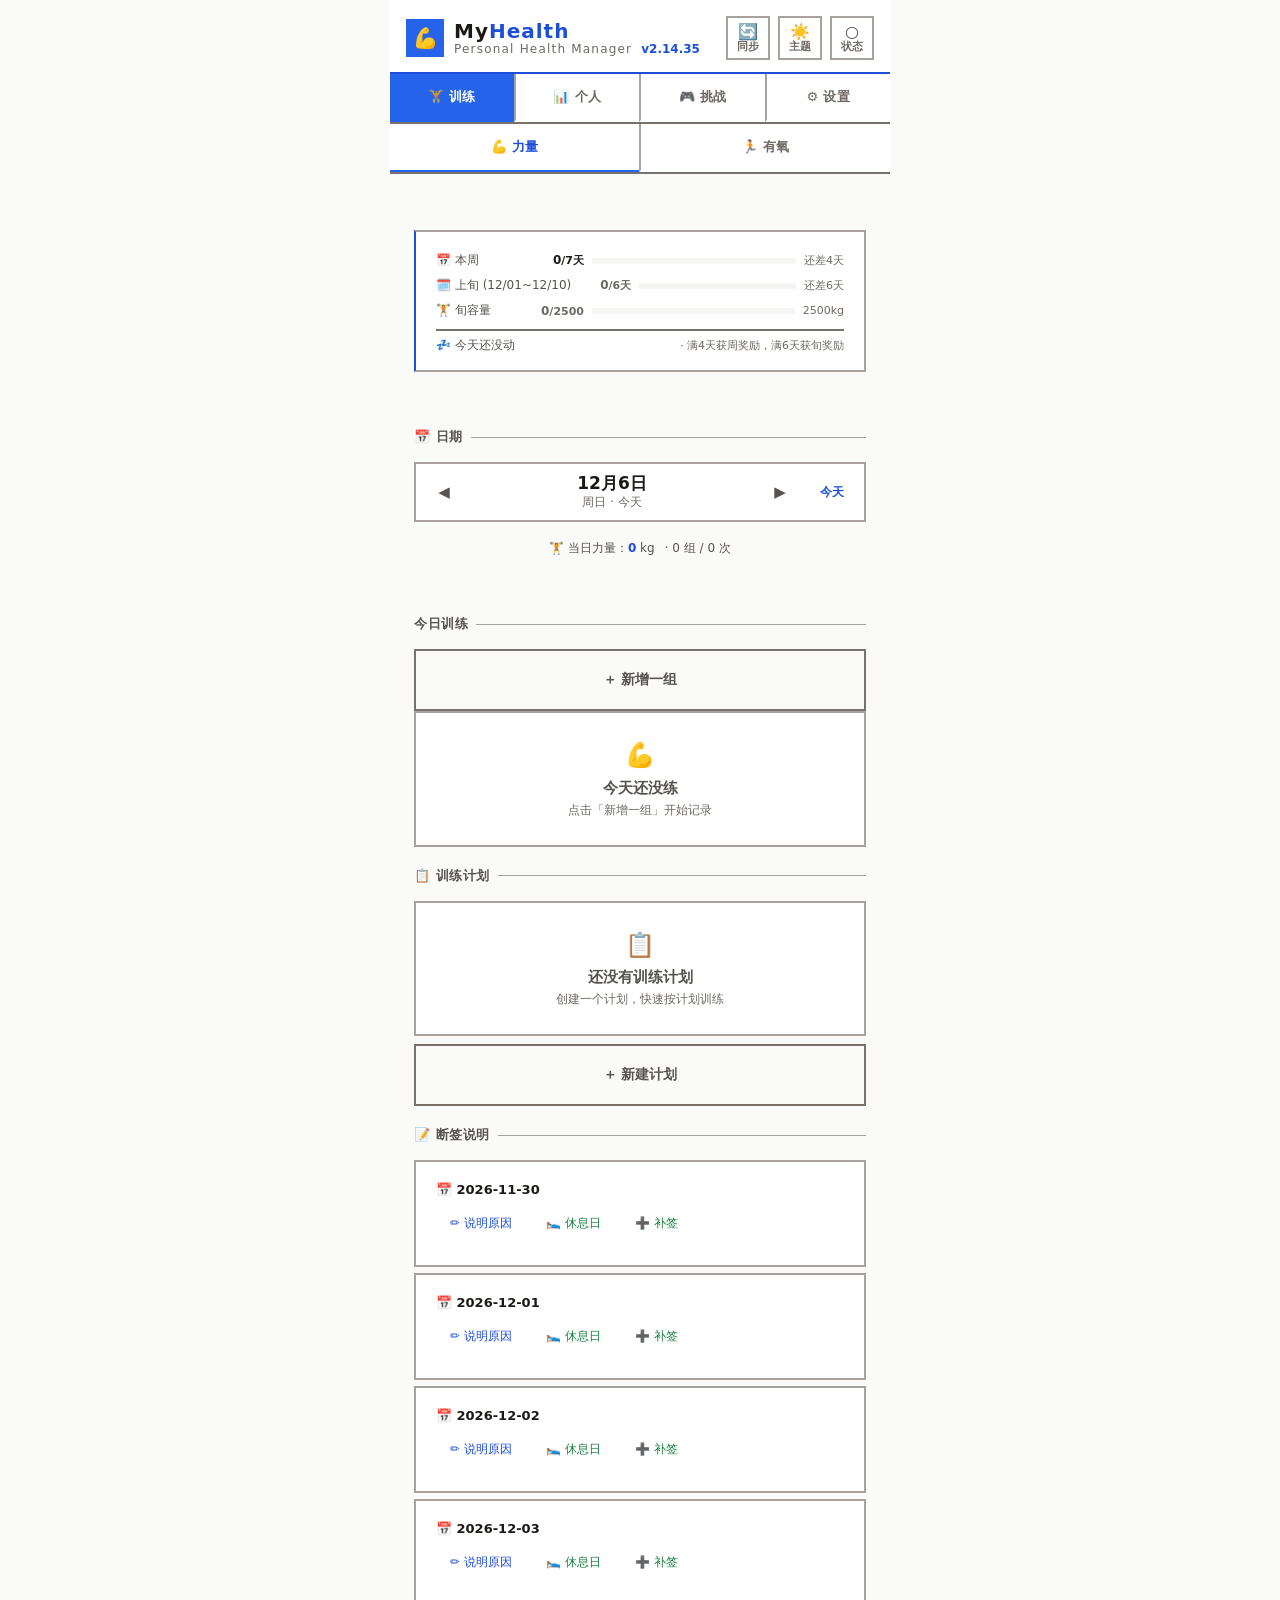
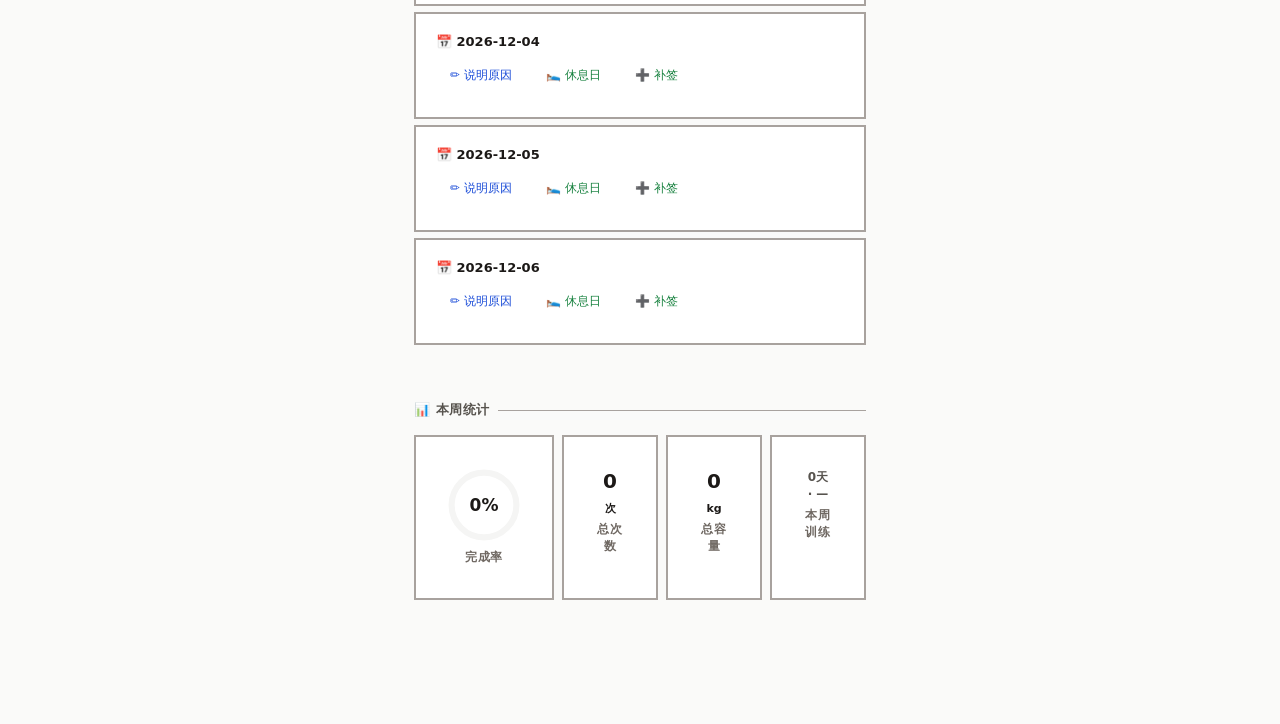
==== commit 1cc164c2: "feat: 删除可撤销——30 秒撤销条（动作/力量计划/有氧计划），按原下标恢复（v2.14.35） ① utils.js 新增 UNDO DELETE 段：UNDO_MS=30000、showUn" ====
--- a/page/index.html
+++ b/page/index.html
@@ -5,7 +5,7 @@
 <meta name="viewport" content="width=device-width,initial-scale=1.0,viewport-fit=cover">
 <title>💪 MyHealth</title>
 <link rel="icon" href="data:image/svg+xml,<svg xmlns='http://www.w3.org/2000/svg' viewBox='0 0 100 100'><text y='.9em' font-size='90'>💪</text></svg>">
-<link rel="stylesheet" href="index.css?v198">
+<link rel="stylesheet" href="index.css?v199">
 </head>
 <body>
 <div id="app">
@@ -282,7 +282,7 @@
 <!-- 全屏可滚动面板容器（宠物/技能培养）：战斗用的 .battle-overlay 是 flex 布局且不支持滚动，勿复用 -->
 <div class="panel-overlay" id="panelOverlay" role="dialog" aria-modal="true" aria-label="培养面板"></div>
 
-<script src="_build/app.js?v198"></script>
+<script src="_build/app.js?v199"></script>
 <script>init()</script>
 </body>
 </html>
--- a/page/index.css
+++ b/page/index.css
@@ -627,6 +627,15 @@
 .toast-e{border-color:var(--red);background:rgba(var(--danger-rgb),.12);color:var(--red)}
 @keyframes ti{from{opacity:0;transform:translateY(-20px)}to{opacity:1;transform:translateY(0)}}
 .toast.out{opacity:0;transform:translateY(-10px)}
+
+/* 撤销条（v2.14.35）：底部一条，压在主导航之上；一次性只显示一条。
+   高度 ≥ --touch-min（44px），撤销按钮独立可聚焦，关闭按钮带 aria-label。 */
+.undo-c{position:fixed;left:0;right:0;bottom:calc(var(--tabbar-h) + var(--sat) + var(--sp-2));z-index:998;display:flex;justify-content:center;padding:0 var(--pad-screen);pointer-events:none}
+.undo-bar{display:flex;align-items:center;gap:var(--sp-2);width:100%;max-width:var(--mw);min-height:var(--touch-min);padding:var(--sp-1) var(--sp-2);background:var(--surface-2);color:var(--text);border:var(--bw) solid var(--bd);pointer-events:auto}
+.undo-txt{flex:1;min-width:0;font-size:var(--fs-xs);line-height:1.4;overflow:hidden;text-overflow:ellipsis;white-space:nowrap}
+.undo-sec{flex:none;font-size:var(--fs-2xs);font-weight:700;color:var(--text2);font-variant-numeric:tabular-nums}
+.undo-btn{min-height:var(--touch-min);padding:0 var(--sp-3);border:var(--bw) solid var(--blue);background:transparent;color:var(--blue);font-size:var(--fs-xs);font-weight:700;cursor:pointer}
+.undo-x{min-width:var(--touch-min);min-height:var(--touch-min);border:none;background:transparent;color:var(--text2);font-size:var(--fs-sm);cursor:pointer}
 
 /* Responsive */
 @media(max-width:380px){
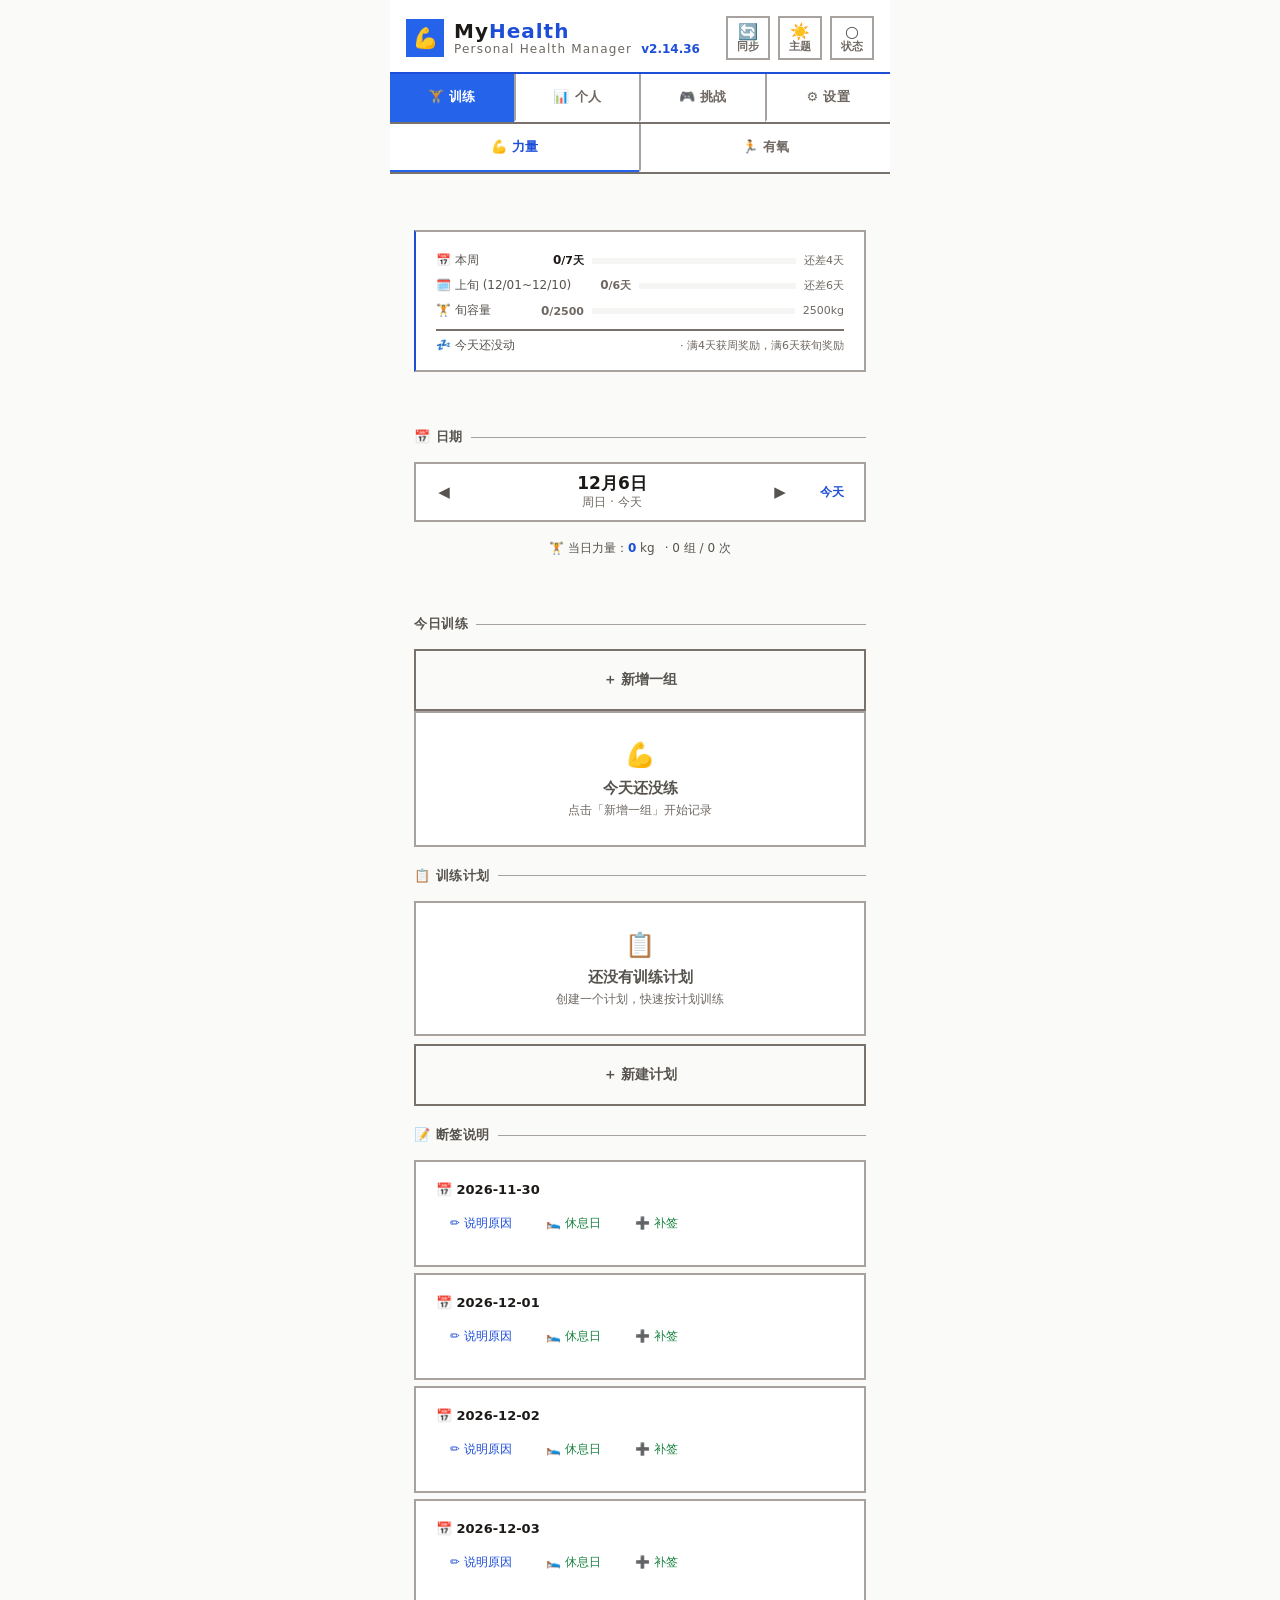
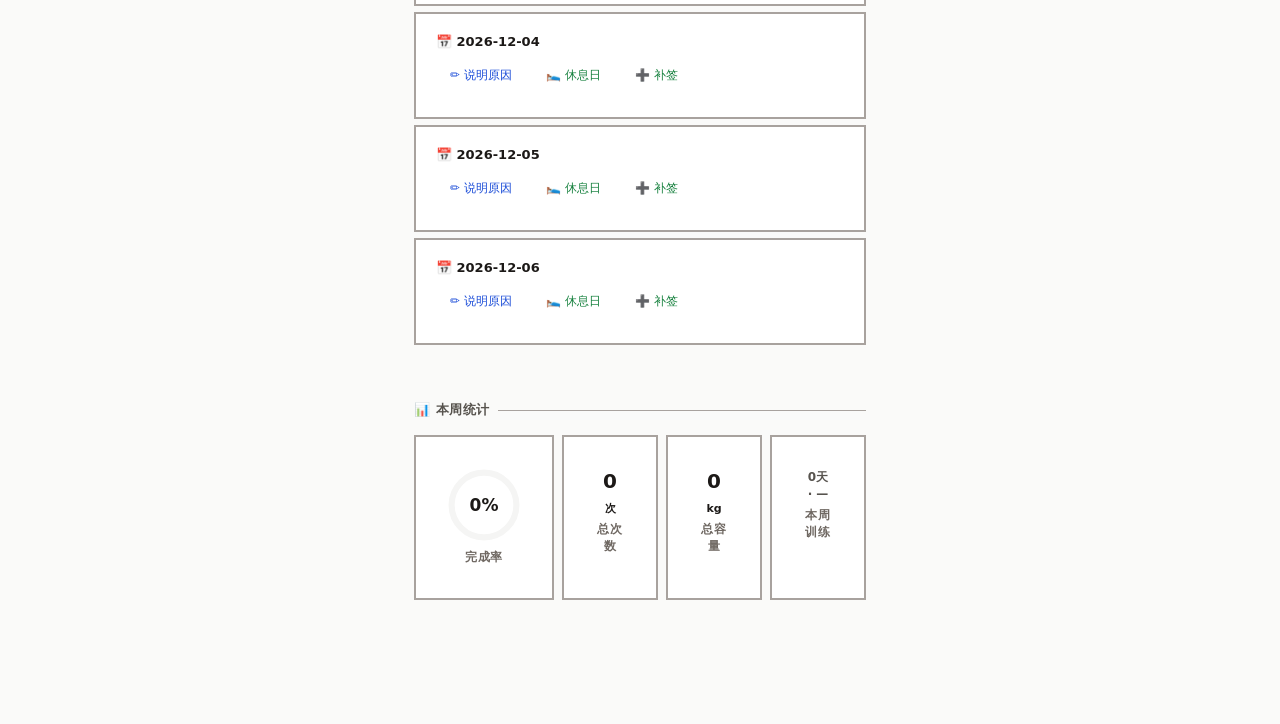
==== commit 4acef199: "feat: 动作数据集懒加载——首屏包 2.6MB → 1.5MB（v2.14.36） 先量后改：线上压缩后 app.js 662KB、整包 715KB，版本戳每次发版换 URL → 按体积切三段收益" ====
--- a/page/index.html
+++ b/page/index.html
@@ -5,7 +5,7 @@
 <meta name="viewport" content="width=device-width,initial-scale=1.0,viewport-fit=cover">
 <title>💪 MyHealth</title>
 <link rel="icon" href="data:image/svg+xml,<svg xmlns='http://www.w3.org/2000/svg' viewBox='0 0 100 100'><text y='.9em' font-size='90'>💪</text></svg>">
-<link rel="stylesheet" href="index.css?v199">
+<link rel="stylesheet" href="index.css?v200">
 </head>
 <body>
 <div id="app">
@@ -282,7 +282,7 @@
 <!-- 全屏可滚动面板容器（宠物/技能培养）：战斗用的 .battle-overlay 是 flex 布局且不支持滚动，勿复用 -->
 <div class="panel-overlay" id="panelOverlay" role="dialog" aria-modal="true" aria-label="培养面板"></div>
 
-<script src="_build/app.js?v199"></script>
+<script src="_build/app.js?v200"></script>
 <script>init()</script>
 </body>
 </html>
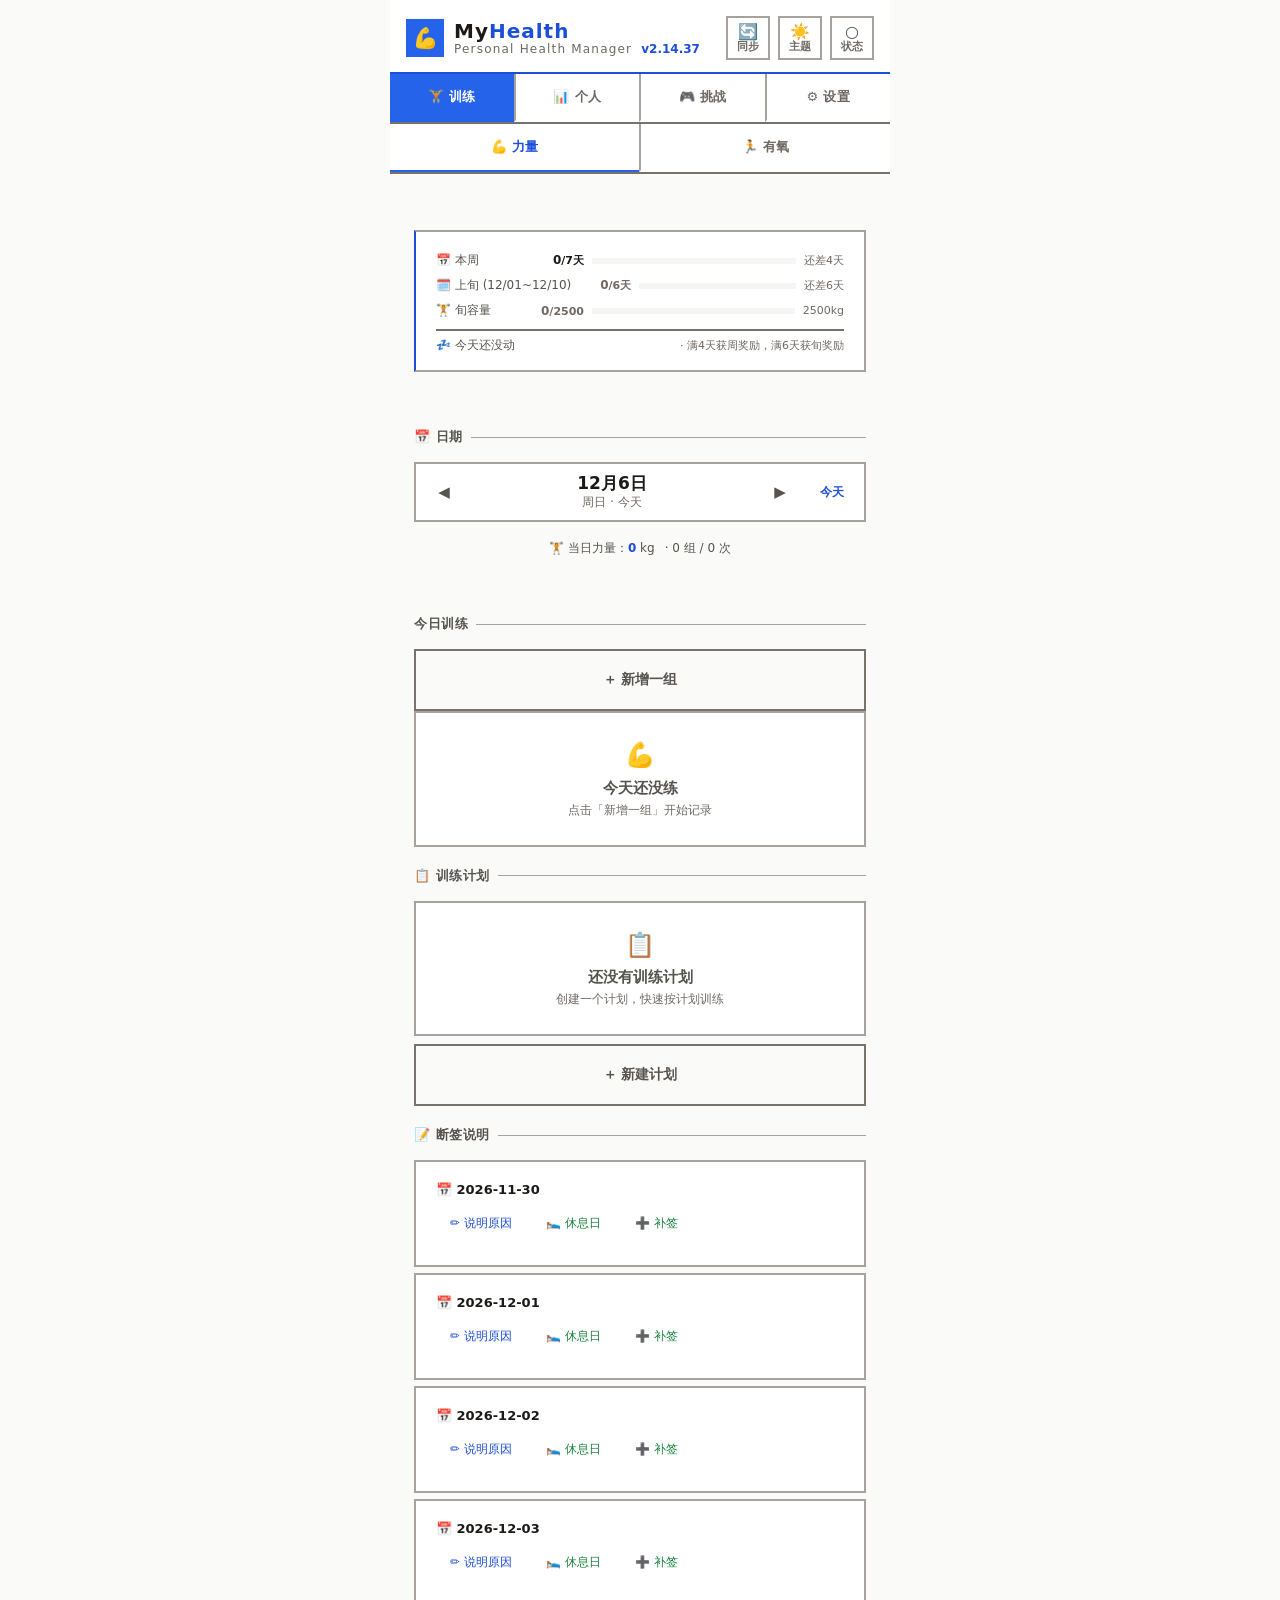
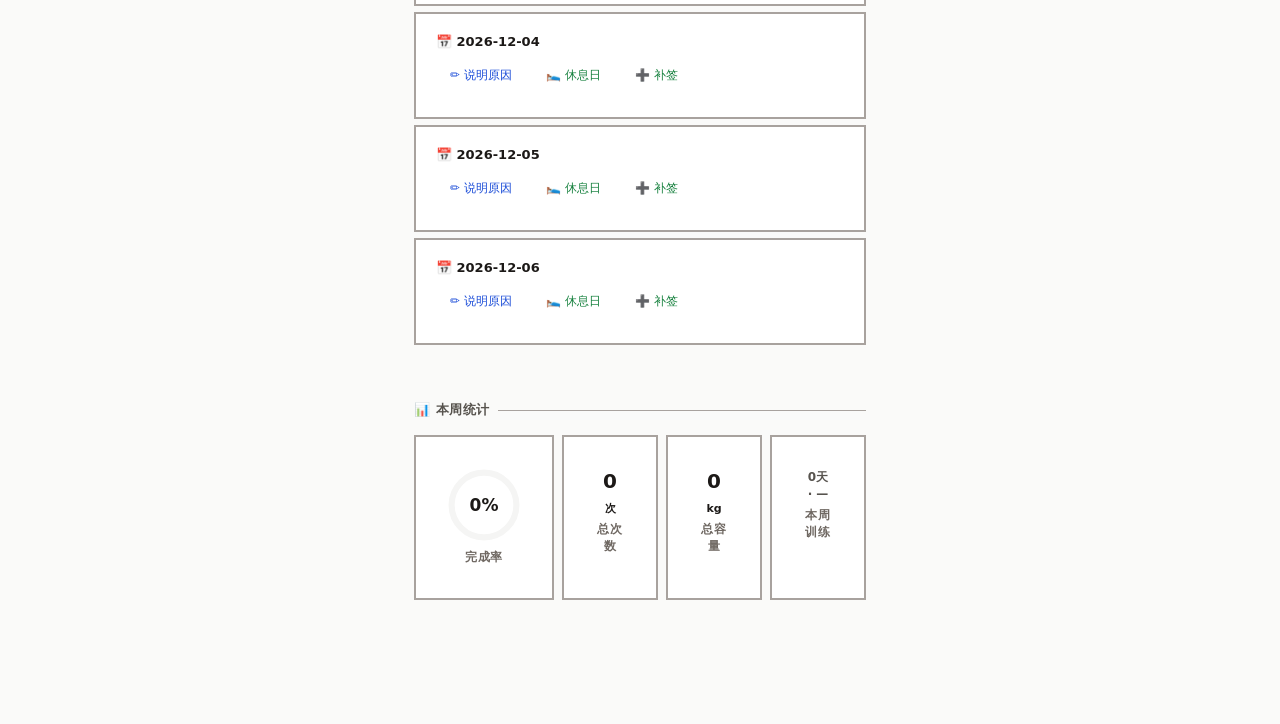
==== commit 5f115eb4: "fix: 真开战复核两处视觉缺陷——飘字不再压血量、双方血量格式统一（v2.14.37） 新增 scripts/verify-battle-visual.js（真开战 + 真打到结束，11 断言）抓出" ====
--- a/page/index.html
+++ b/page/index.html
@@ -5,7 +5,7 @@
 <meta name="viewport" content="width=device-width,initial-scale=1.0,viewport-fit=cover">
 <title>💪 MyHealth</title>
 <link rel="icon" href="data:image/svg+xml,<svg xmlns='http://www.w3.org/2000/svg' viewBox='0 0 100 100'><text y='.9em' font-size='90'>💪</text></svg>">
-<link rel="stylesheet" href="index.css?v200">
+<link rel="stylesheet" href="index.css?v201">
 </head>
 <body>
 <div id="app">
@@ -282,7 +282,7 @@
 <!-- 全屏可滚动面板容器（宠物/技能培养）：战斗用的 .battle-overlay 是 flex 布局且不支持滚动，勿复用 -->
 <div class="panel-overlay" id="panelOverlay" role="dialog" aria-modal="true" aria-label="培养面板"></div>
 
-<script src="_build/app.js?v200"></script>
+<script src="_build/app.js?v201"></script>
 <script>init()</script>
 </body>
 </html>
--- a/page/index.css
+++ b/page/index.css
@@ -553,7 +553,9 @@
    但颜色中性（--text）、字号小一档，避免与伤害数字抢注意力。 */
 .bc-mark{position:absolute;font-size:var(--fs-lg);font-weight:800;color:var(--text);
   pointer-events:none;animation:impactPop .6s ease forwards;z-index:4}
-.bc-impact{position:absolute;font-size:var(--fs-2xl);font-weight:900;color:var(--orange);pointer-events:none;animation:impactPop .6s ease forwards;z-index:5}
+/* v2.14.37：伤害/状态飘字锚到角色**上方**（见 game-battle.js showImpact 的注释），
+   字号从 --fs-2xl 降一档到 --fs-xl —— 覆盖面积小了才不会吃掉血量读数。 */
+.bc-impact{position:absolute;font-size:var(--fs-xl);font-weight:900;color:var(--orange);pointer-events:none;animation:impactPop .6s ease forwards;z-index:5}
 @keyframes impactPop{0%{opacity:0;transform:translate(-50%,0) scale(.3)}30%{opacity:1;transform:translate(-50%,-10px) scale(1.2)}100%{opacity:0;transform:translate(-50%,-40px) scale(.8)}}
 .bc-hp-fill{height:100%;border-radius:0;background:var(--green-d);transition:width 75ms ease}
 .bc-hp-fill.enemy{background:var(--red)}
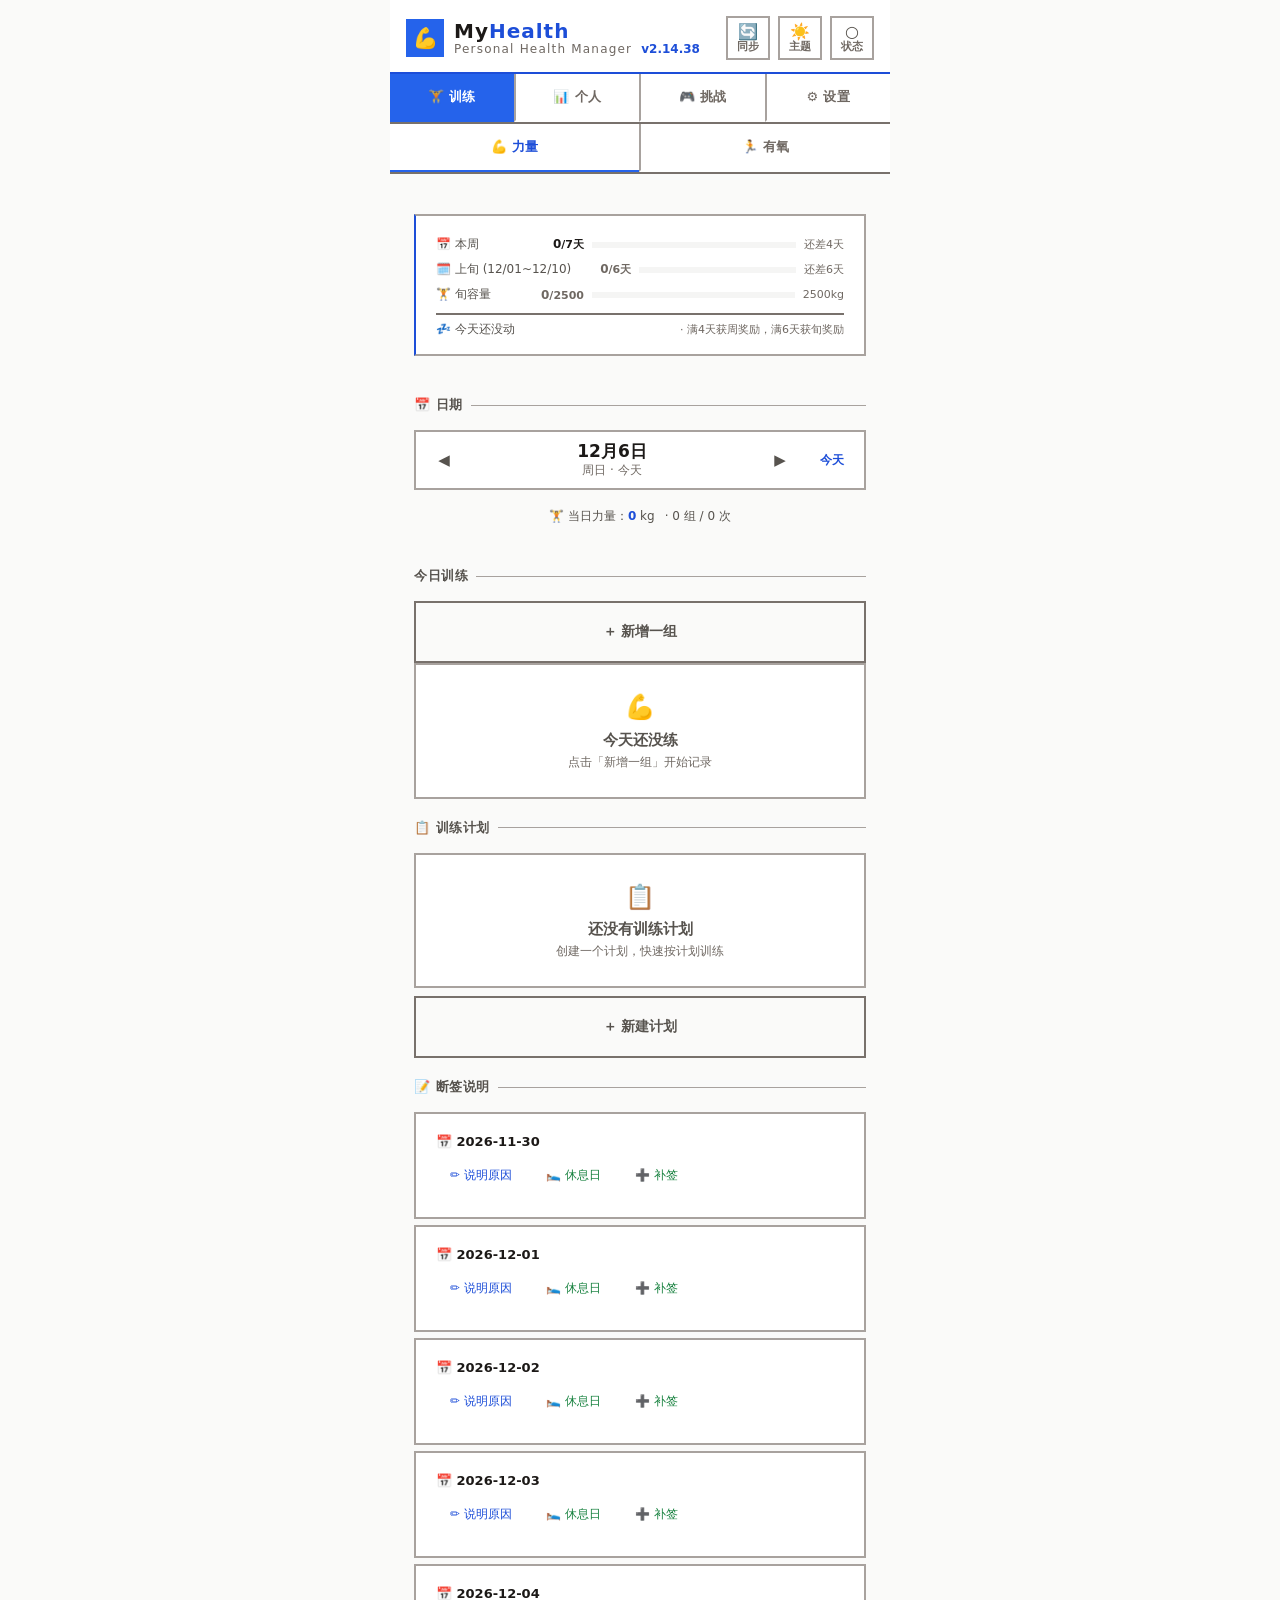
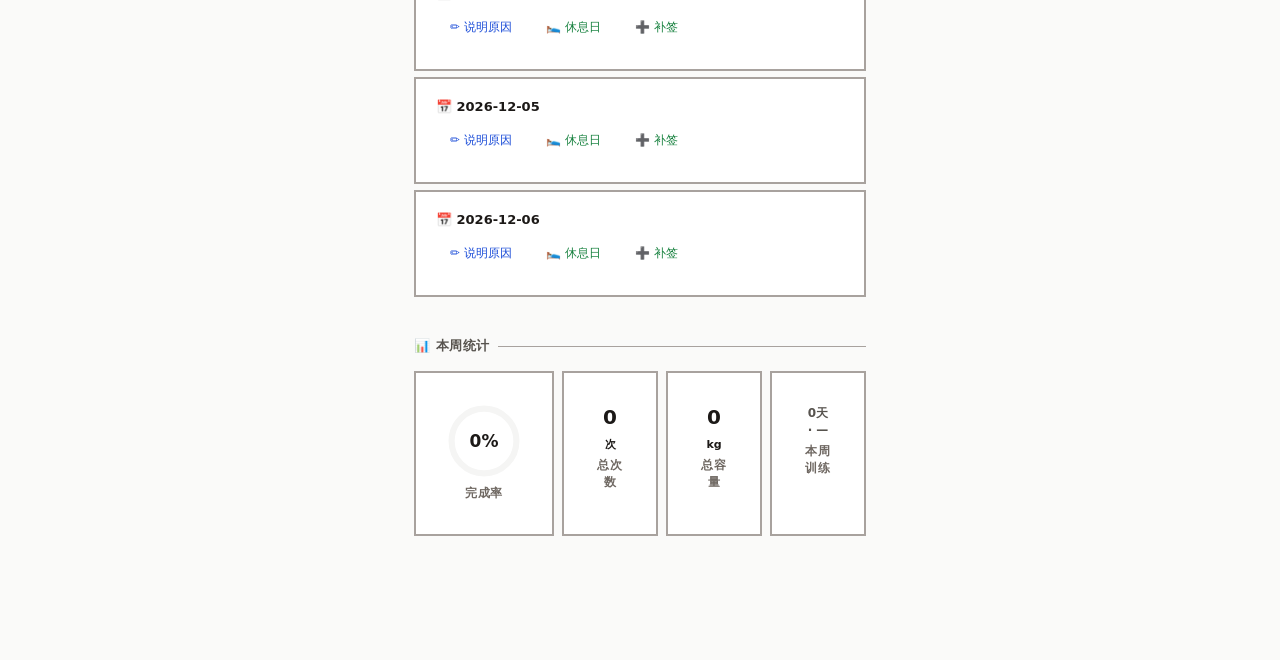
==== commit 49cf96fa: "feat(ui): v2.14.38 视口盘点与系统主题复核（评审 §21.4 ②③ 收口） ② 系统主题跟随：实测为评审误判 —— utils.js:228-230 早有 _sysMq change" ====
--- a/page/index.html
+++ b/page/index.html
@@ -5,7 +5,7 @@
 <meta name="viewport" content="width=device-width,initial-scale=1.0,viewport-fit=cover">
 <title>💪 MyHealth</title>
 <link rel="icon" href="data:image/svg+xml,<svg xmlns='http://www.w3.org/2000/svg' viewBox='0 0 100 100'><text y='.9em' font-size='90'>💪</text></svg>">
-<link rel="stylesheet" href="index.css?v201">
+<link rel="stylesheet" href="index.css?v202">
 </head>
 <body>
 <div id="app">
@@ -282,7 +282,7 @@
 <!-- 全屏可滚动面板容器（宠物/技能培养）：战斗用的 .battle-overlay 是 flex 布局且不支持滚动，勿复用 -->
 <div class="panel-overlay" id="panelOverlay" role="dialog" aria-modal="true" aria-label="培养面板"></div>
 
-<script src="_build/app.js?v201"></script>
+<script src="_build/app.js?v202"></script>
 <script>init()</script>
 </body>
 </html>
--- a/page/index.css
+++ b/page/index.css
@@ -196,6 +196,8 @@
   .header-subtitle{letter-spacing:.5px}
   .hs-brand{display:none}
 }
+/* v2.14.38（评审 §21.4 扣分项③）：手机横放的头部压缩已挪到文件末尾 —— 那里才在 `:root` 定型之后，
+   否则 --tabbar-h/--sec-y 会被 1531 行的 :root 覆盖。 */
 .header-btn:hover{background:var(--bg3);color:var(--text)}
 
 .sync-dot{cursor:default;transition:border-color 75ms ease-out,background 75ms ease-out,color 75ms ease-out}
@@ -1811,5 +1813,23 @@
 .train-mat-fold>summary::after{content:'▾';flex:0 0 auto;margin-left:auto;color:var(--text3);font-size:var(--fs-xs)}
 .train-mat-fold[open]>summary::after{content:'▴'}
 .train-mat-fold>summary:focus-visible{outline:var(--bw) solid var(--orange);outline-offset:calc(-1 * var(--bw))}
-.train-mat-body{padding:var(--sp-3)}
-
+/* v2.14.38（评审 §21.4 扣分项③）：手机横放（高 390）时，头部 + 两排页签 + 段间距把第一屏吃光
+   —— 真机审计 audit-viewports 在 844×390 抓出「首屏只有导航，看不到任何训练内容」。
+   本块必须放在文件末尾：`--sec-y`、`--tabbar-h` 在 1531 行等处才被定成 56px / 48px，
+   媒体查询插在中间会被后面的 `:root` 覆盖掉（实测 firstContentTop 206 不降）。 */
+@media(max-height:520px) and (orientation:landscape){
+  :root{--tabbar-h:44px;--sec-y:var(--sp-8)}
+  .header-inner{padding:6px 12px}
+  .header-logo{width:28px;height:28px;font-size:var(--fs-base)}
+  .header-title{font-size:var(--fs-base);letter-spacing:.5px}
+  /* 副标题只藏英文品牌词、保留版本号 —— 与 ≤430 的规则同口径（test-ui-consistency 有一断言守着） */
+  .hs-brand{display:none}
+  .header-subtitle{letter-spacing:.5px}
+  .header-right{gap:6px}
+}
+/* v2.14.38：平板（≥700 宽）内容宽 500 居中，两侧留白本就宽，56px 段间距在 1024 高上显得散
+   —— 收到 40px。手机（<700）不受影响。 */
+@media(min-width:700px){
+  :root{--sec-y:var(--sp-10)}
+}
+
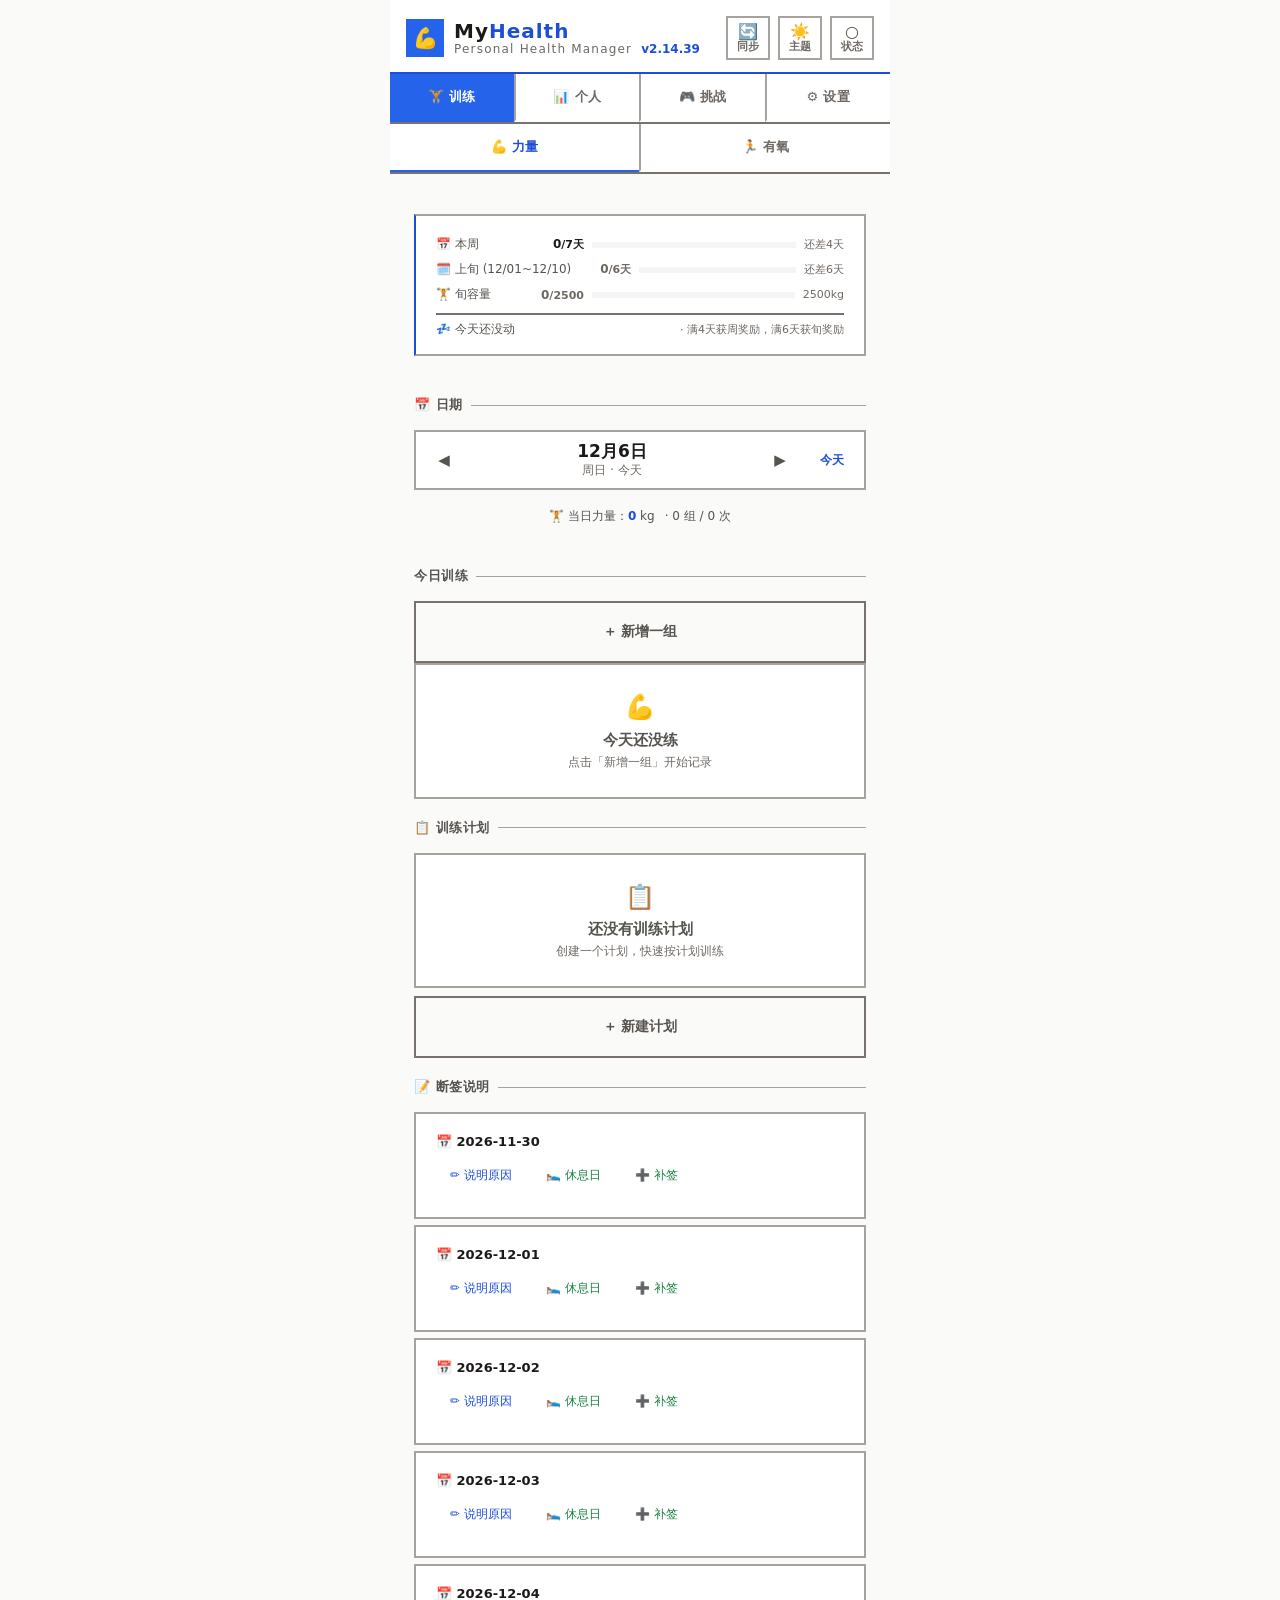
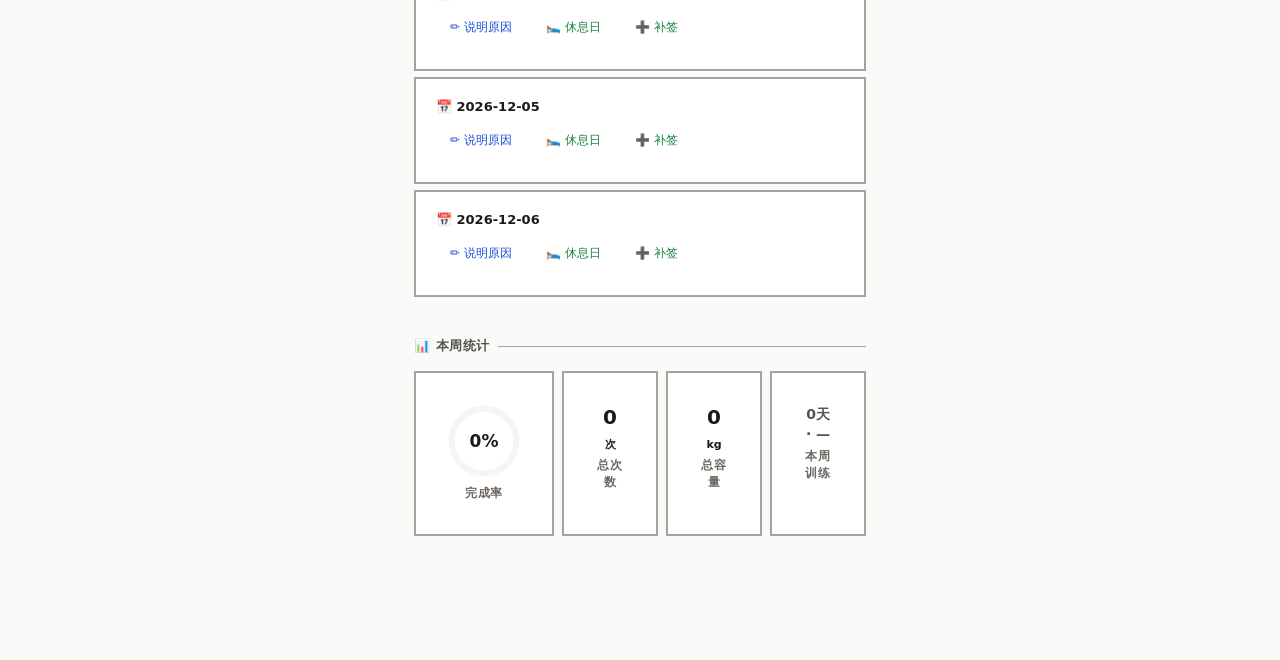
==== commit 0df99f4f: "feat(ui): v2.14.39 内联样式抽类第一刀（评审 §22.4 ④ 收口第一刀） 先量：page/*.js 内联 style 引用 var(--*) 共 441 处 / 231 种串，其中" ====
--- a/page/index.html
+++ b/page/index.html
@@ -5,7 +5,7 @@
 <meta name="viewport" content="width=device-width,initial-scale=1.0,viewport-fit=cover">
 <title>💪 MyHealth</title>
 <link rel="icon" href="data:image/svg+xml,<svg xmlns='http://www.w3.org/2000/svg' viewBox='0 0 100 100'><text y='.9em' font-size='90'>💪</text></svg>">
-<link rel="stylesheet" href="index.css?v202">
+<link rel="stylesheet" href="index.css?v203">
 </head>
 <body>
 <div id="app">
@@ -282,7 +282,7 @@
 <!-- 全屏可滚动面板容器（宠物/技能培养）：战斗用的 .battle-overlay 是 flex 布局且不支持滚动，勿复用 -->
 <div class="panel-overlay" id="panelOverlay" role="dialog" aria-modal="true" aria-label="培养面板"></div>
 
-<script src="_build/app.js?v202"></script>
+<script src="_build/app.js?v203"></script>
 <script>init()</script>
 </body>
 </html>
--- a/page/index.css
+++ b/page/index.css
@@ -1833,3 +1833,30 @@
   :root{--sec-y:var(--sp-10)}
 }
 
+
+/* v2.14.39（评审 §22.4 ④ 第一刀）：把反复出现的静态内联样式抽成工具类（前缀 tx-，text）。
+   起因：page/*.js 里有 425 处内联 style 引用 var(--*)，其中 152 处是「同一串重复 ≥4 次」——
+   同一个「弱提示」写了 20 遍（color:var(--text3);font-size:var(--fs-3xs)），改一次颜色要动 20 个文件。
+   纪律：新代码用 .tx-*，不要再把同样的属性组合写回 style=""；test-inline-style-discipline.js 守着。 */
+.tx-hint{color:var(--text3);font-size:var(--fs-3xs)}
+.tx-dim{color:var(--text3)}
+.tx-ok{color:var(--green)}
+.tx-note{color:var(--text3);font-size:var(--fs-xs)}
+.tx-3xs{font-size:var(--fs-3xs)}
+.tx-xs{font-size:var(--fs-xs)}
+.tx-base{font-size:var(--fs-base)}
+.tx-h{font-size:var(--fs-lg);font-weight:700}
+.tx-b{font-size:var(--fs-base);font-weight:700}
+.tx-sec{font-size:var(--fs-lg);font-weight:700;margin:18px 0 10px}
+.tx-warn{color:var(--orange)}
+.tx-err{color:var(--red)}
+.tx-sub{color:var(--text3);font-size:var(--fs-2xs)}
+.tx-sub-mb{color:var(--text3);font-size:var(--fs-2xs);margin-bottom:6px}
+.tx-hint-soft{color:var(--text3);font-size:var(--fs-3xs);font-weight:400}
+.tx-dim-soft{color:var(--text3);font-weight:400}
+.tx-muted{color:var(--text2);font-size:var(--fs-2xs)}
+.tx-muted-only{color:var(--text2)}
+.tx-ok-3xs{color:var(--green);font-size:var(--fs-3xs)}
+.tx-btn{font-size:var(--fs-sm);min-height:44px;padding:10px 12px}
+.tx-btn-sm{font-size:var(--fs-sm);min-height:44px;padding:8px 10px}
+.tx-tap{font-size:var(--fs-base);min-height:44px;min-width:44px;padding:10px 12px}
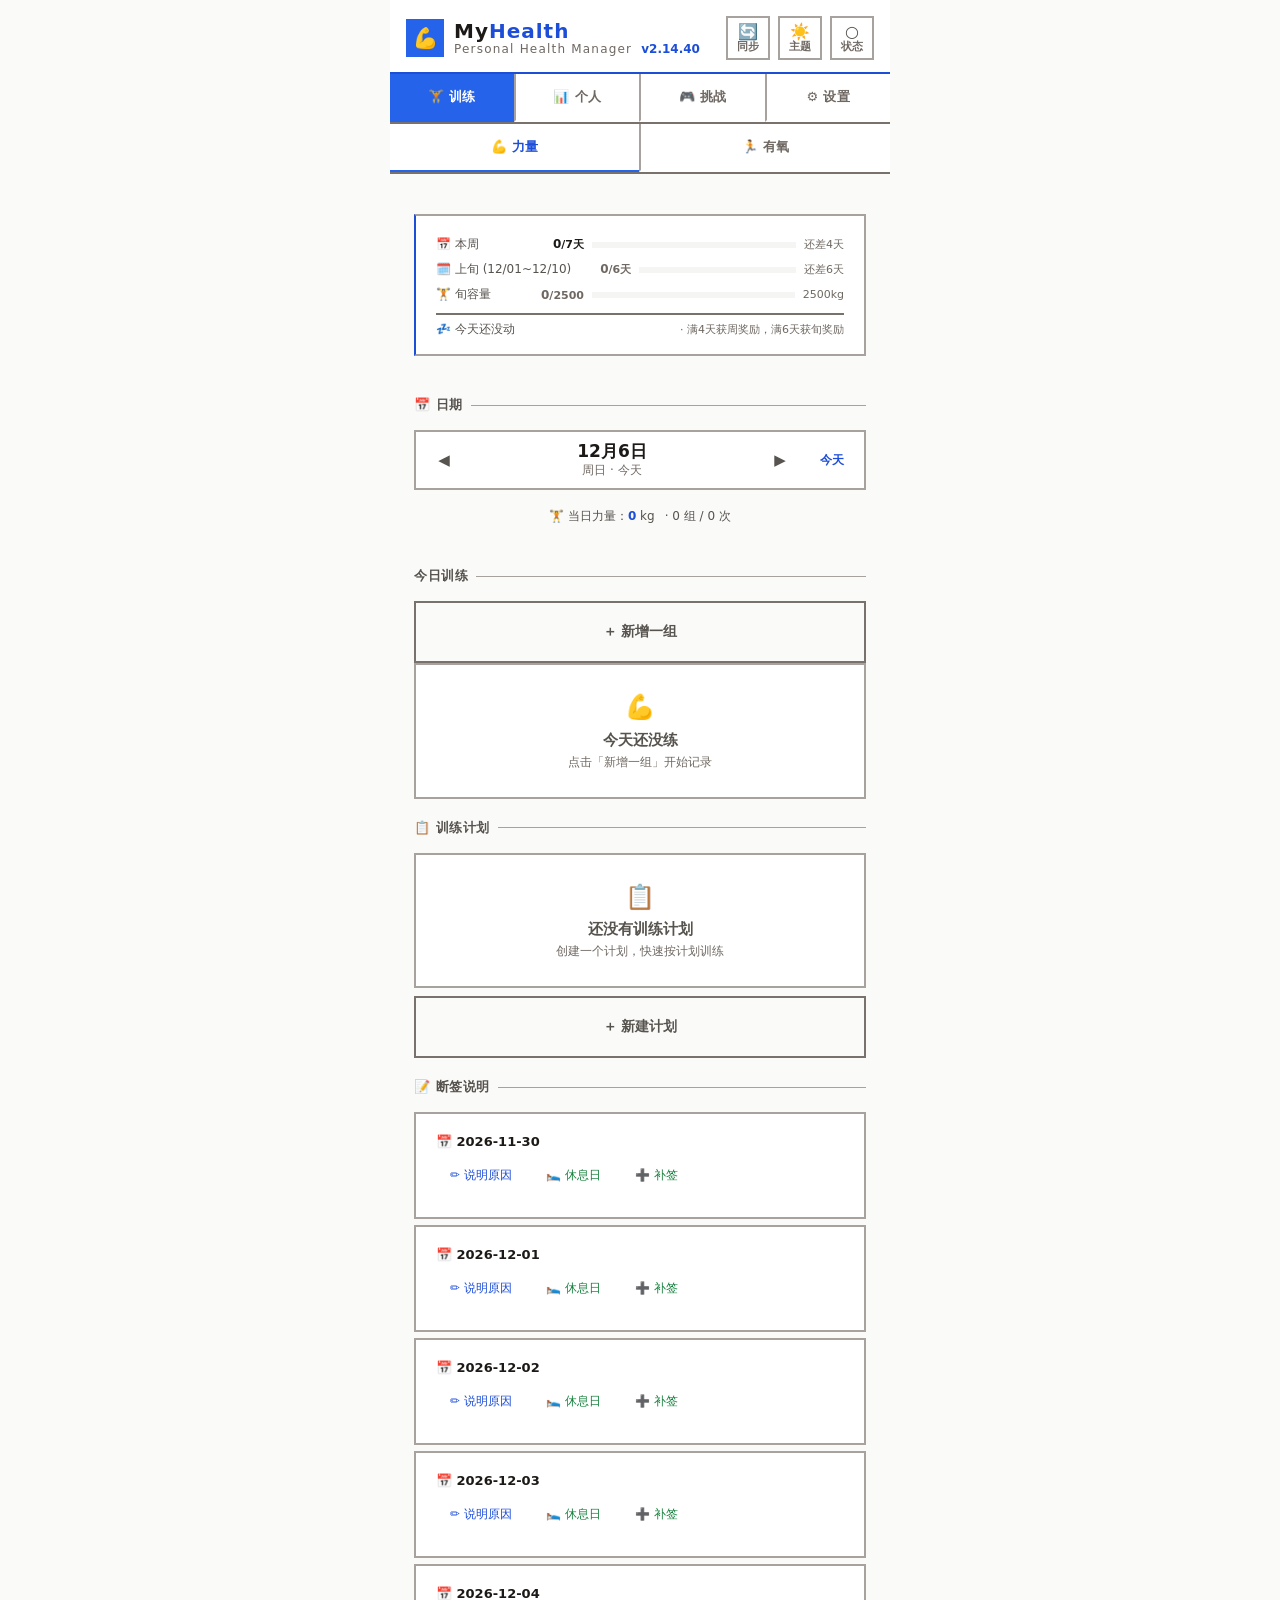
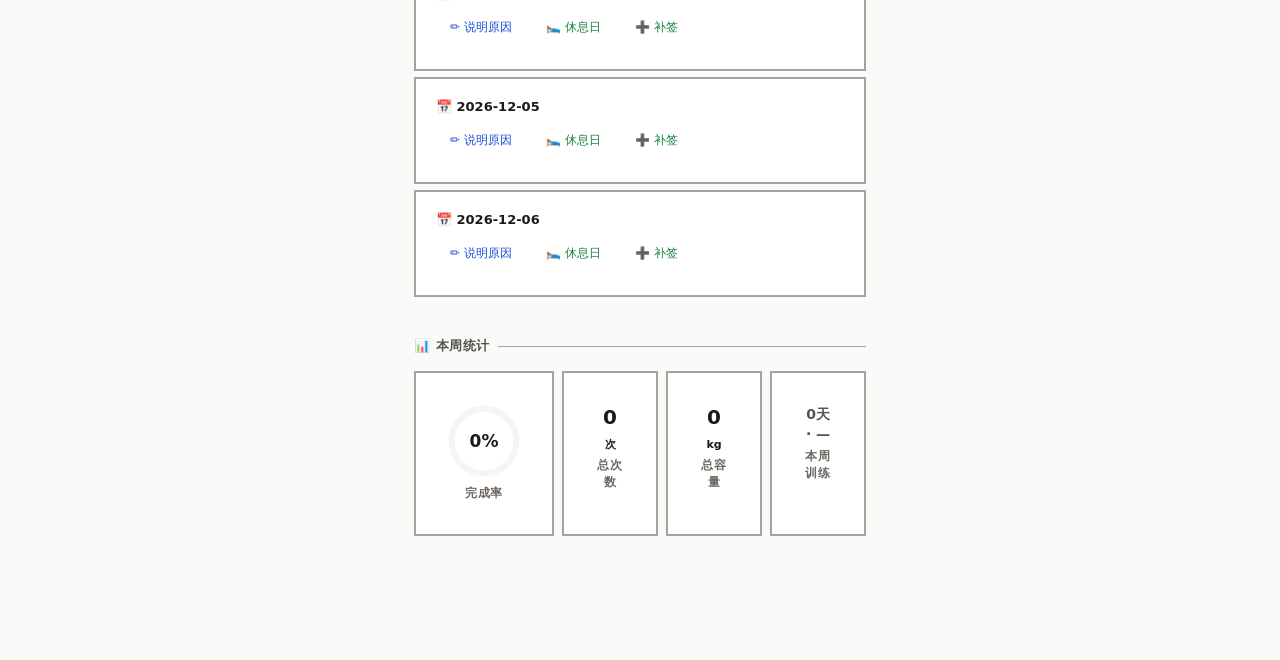
==== commit 5ce8b408: "feat(perf): v2.14.40 挑战/宠物视图按需分包（评审 §23.4 ① 收口） 先把依赖分析做成可复跑脚本 scripts/audit-module-deps.js： - 18 个 g" ====
--- a/page/index.html
+++ b/page/index.html
@@ -5,7 +5,7 @@
 <meta name="viewport" content="width=device-width,initial-scale=1.0,viewport-fit=cover">
 <title>💪 MyHealth</title>
 <link rel="icon" href="data:image/svg+xml,<svg xmlns='http://www.w3.org/2000/svg' viewBox='0 0 100 100'><text y='.9em' font-size='90'>💪</text></svg>">
-<link rel="stylesheet" href="index.css?v203">
+<link rel="stylesheet" href="index.css?v204">
 </head>
 <body>
 <div id="app">
@@ -282,7 +282,7 @@
 <!-- 全屏可滚动面板容器（宠物/技能培养）：战斗用的 .battle-overlay 是 flex 布局且不支持滚动，勿复用 -->
 <div class="panel-overlay" id="panelOverlay" role="dialog" aria-modal="true" aria-label="培养面板"></div>
 
-<script src="_build/app.js?v203"></script>
+<script src="_build/app.js?v204"></script>
 <script>init()</script>
 </body>
 </html>
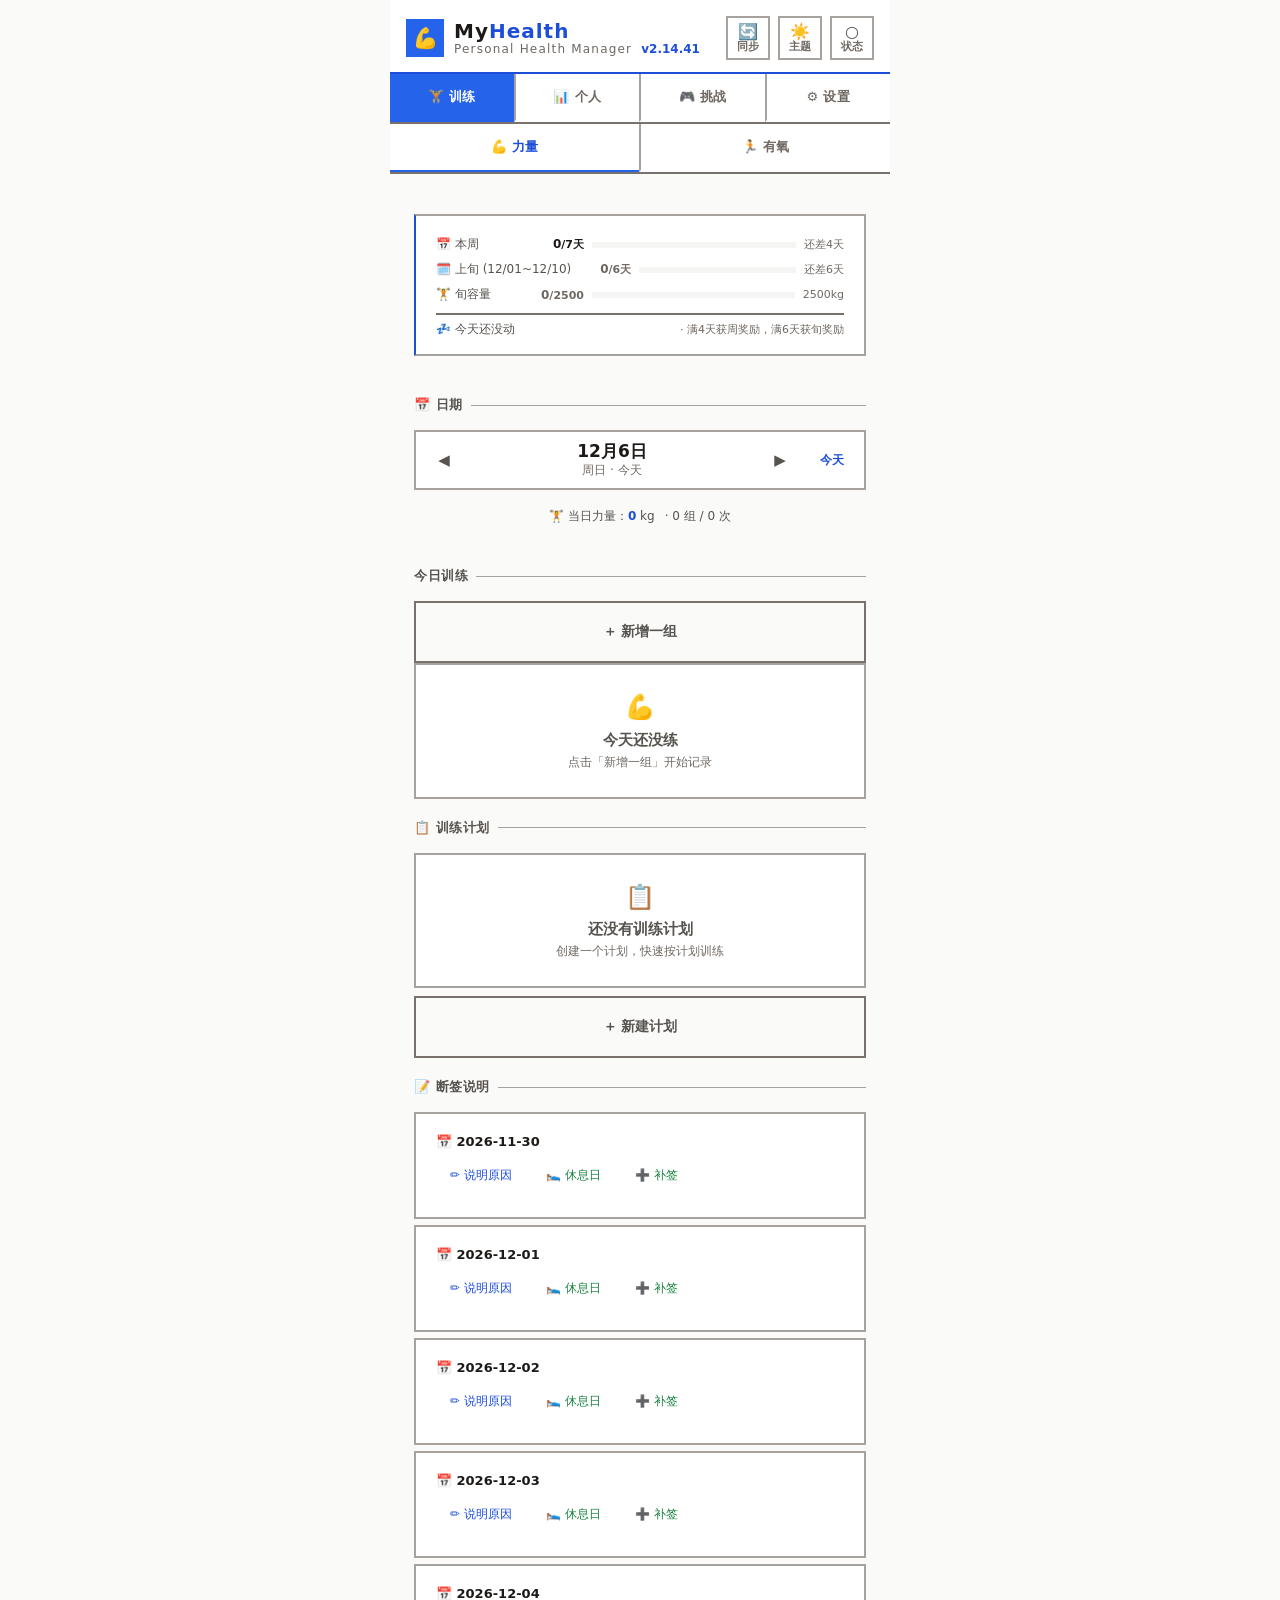
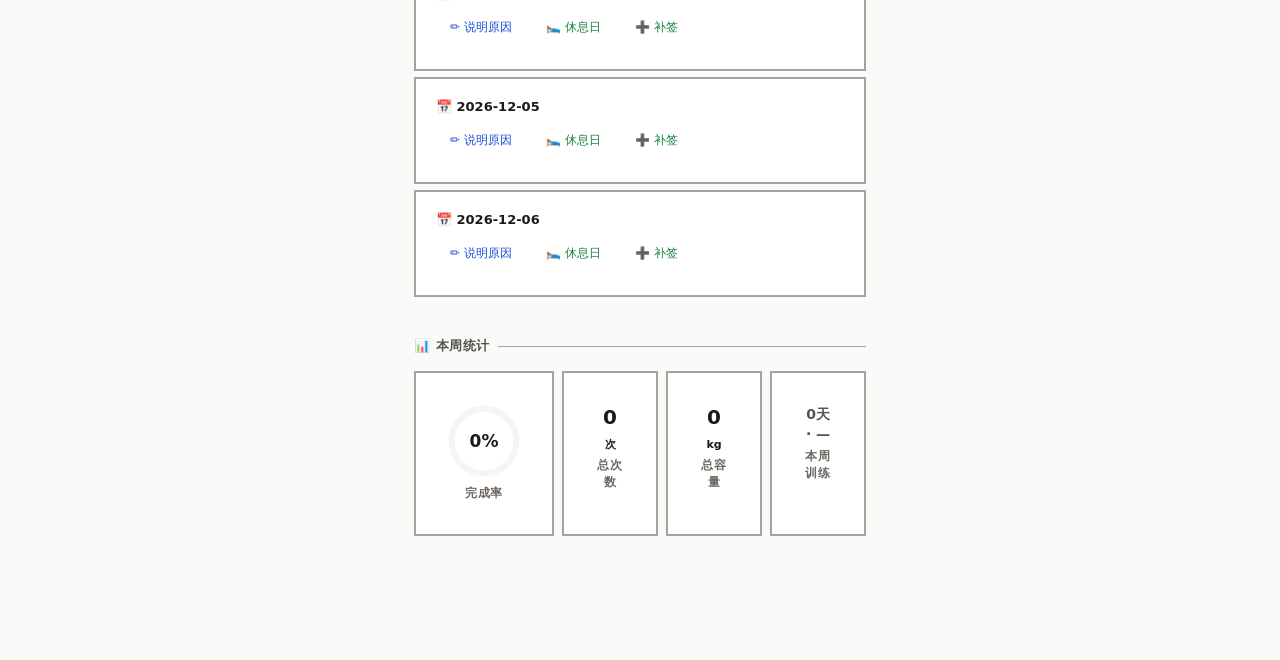
==== commit ea14a15c: "feat(pack): 按需包收口 —— 数据层回主包 + 包调用守卫纪律成文（v2.14.41） 评审 §25：v2.14.40 把 pet-codex.js 一起切进了按需包，而它是数据层（物种图" ====
--- a/page/index.html
+++ b/page/index.html
@@ -5,7 +5,7 @@
 <meta name="viewport" content="width=device-width,initial-scale=1.0,viewport-fit=cover">
 <title>💪 MyHealth</title>
 <link rel="icon" href="data:image/svg+xml,<svg xmlns='http://www.w3.org/2000/svg' viewBox='0 0 100 100'><text y='.9em' font-size='90'>💪</text></svg>">
-<link rel="stylesheet" href="index.css?v204">
+<link rel="stylesheet" href="index.css?v205">
 </head>
 <body>
 <div id="app">
@@ -282,7 +282,7 @@
 <!-- 全屏可滚动面板容器（宠物/技能培养）：战斗用的 .battle-overlay 是 flex 布局且不支持滚动，勿复用 -->
 <div class="panel-overlay" id="panelOverlay" role="dialog" aria-modal="true" aria-label="培养面板"></div>
 
-<script src="_build/app.js?v204"></script>
+<script src="_build/app.js?v205"></script>
 <script>init()</script>
 </body>
 </html>
